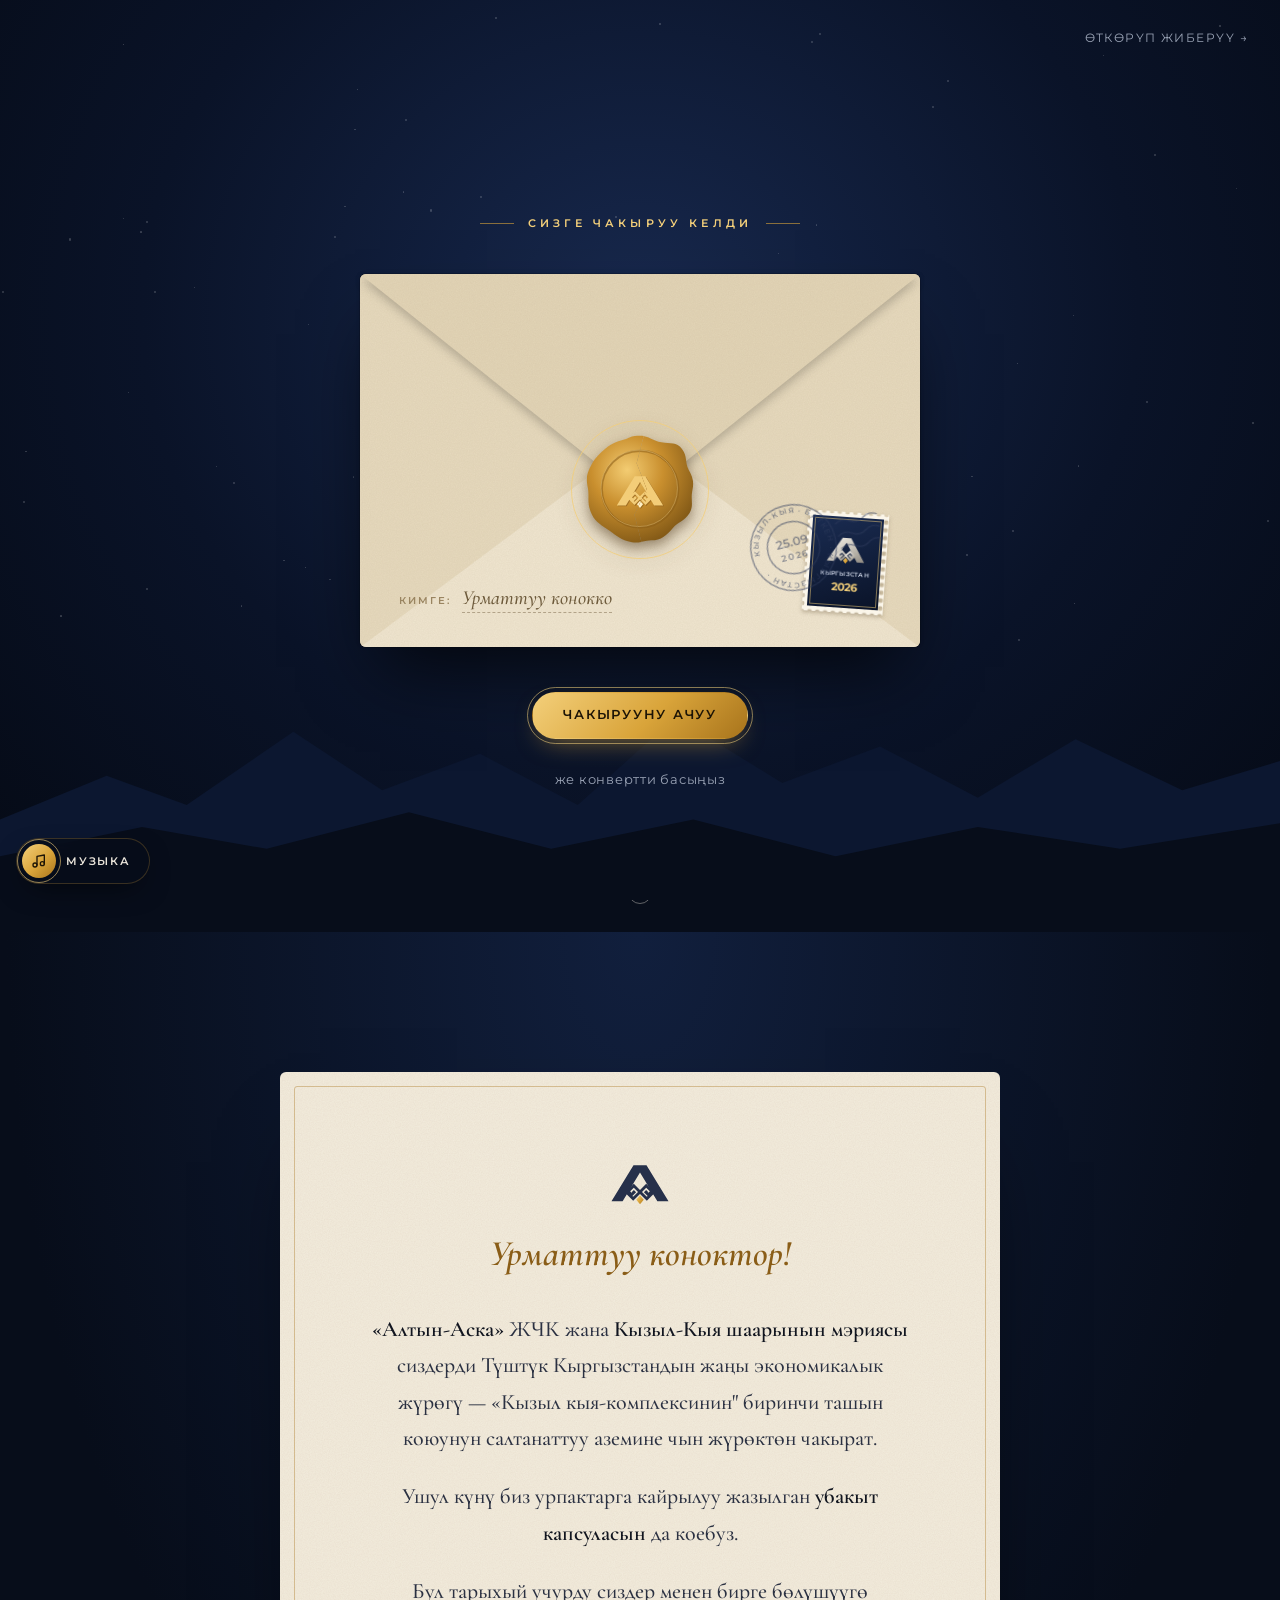
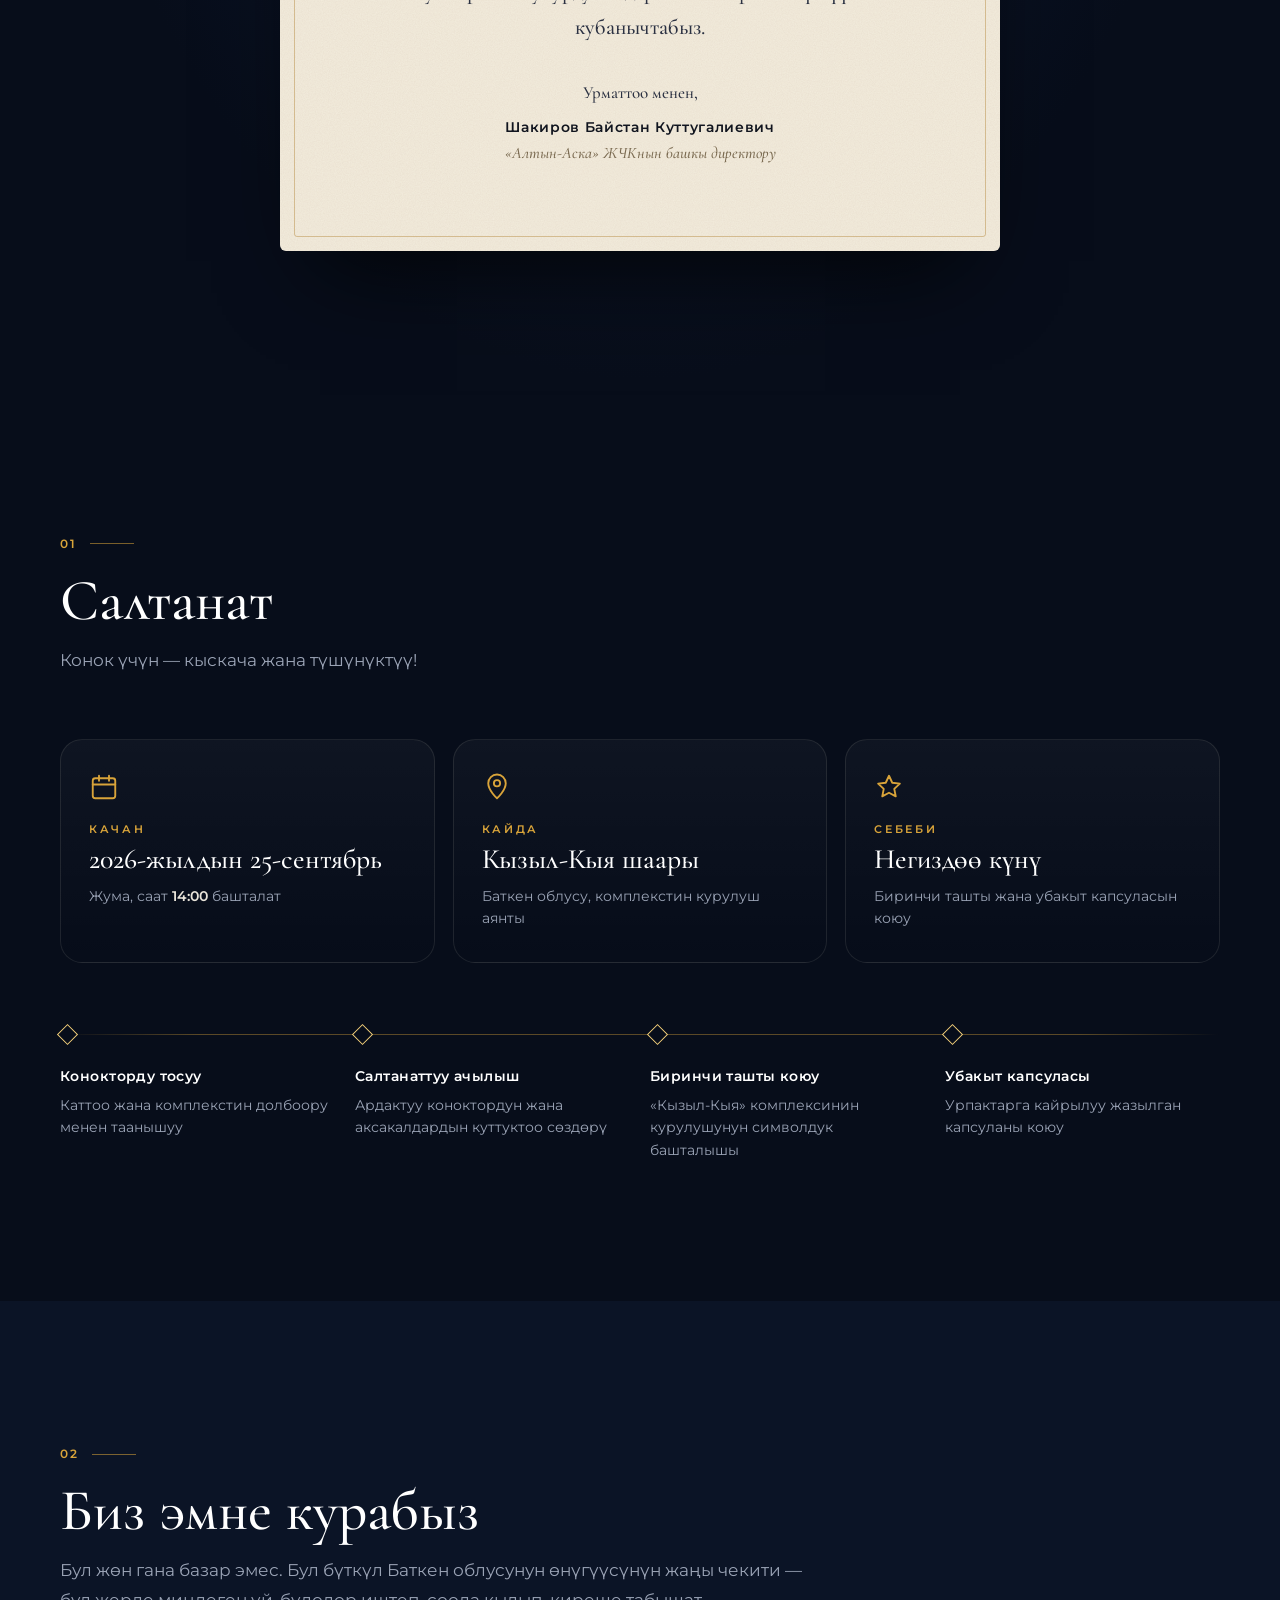
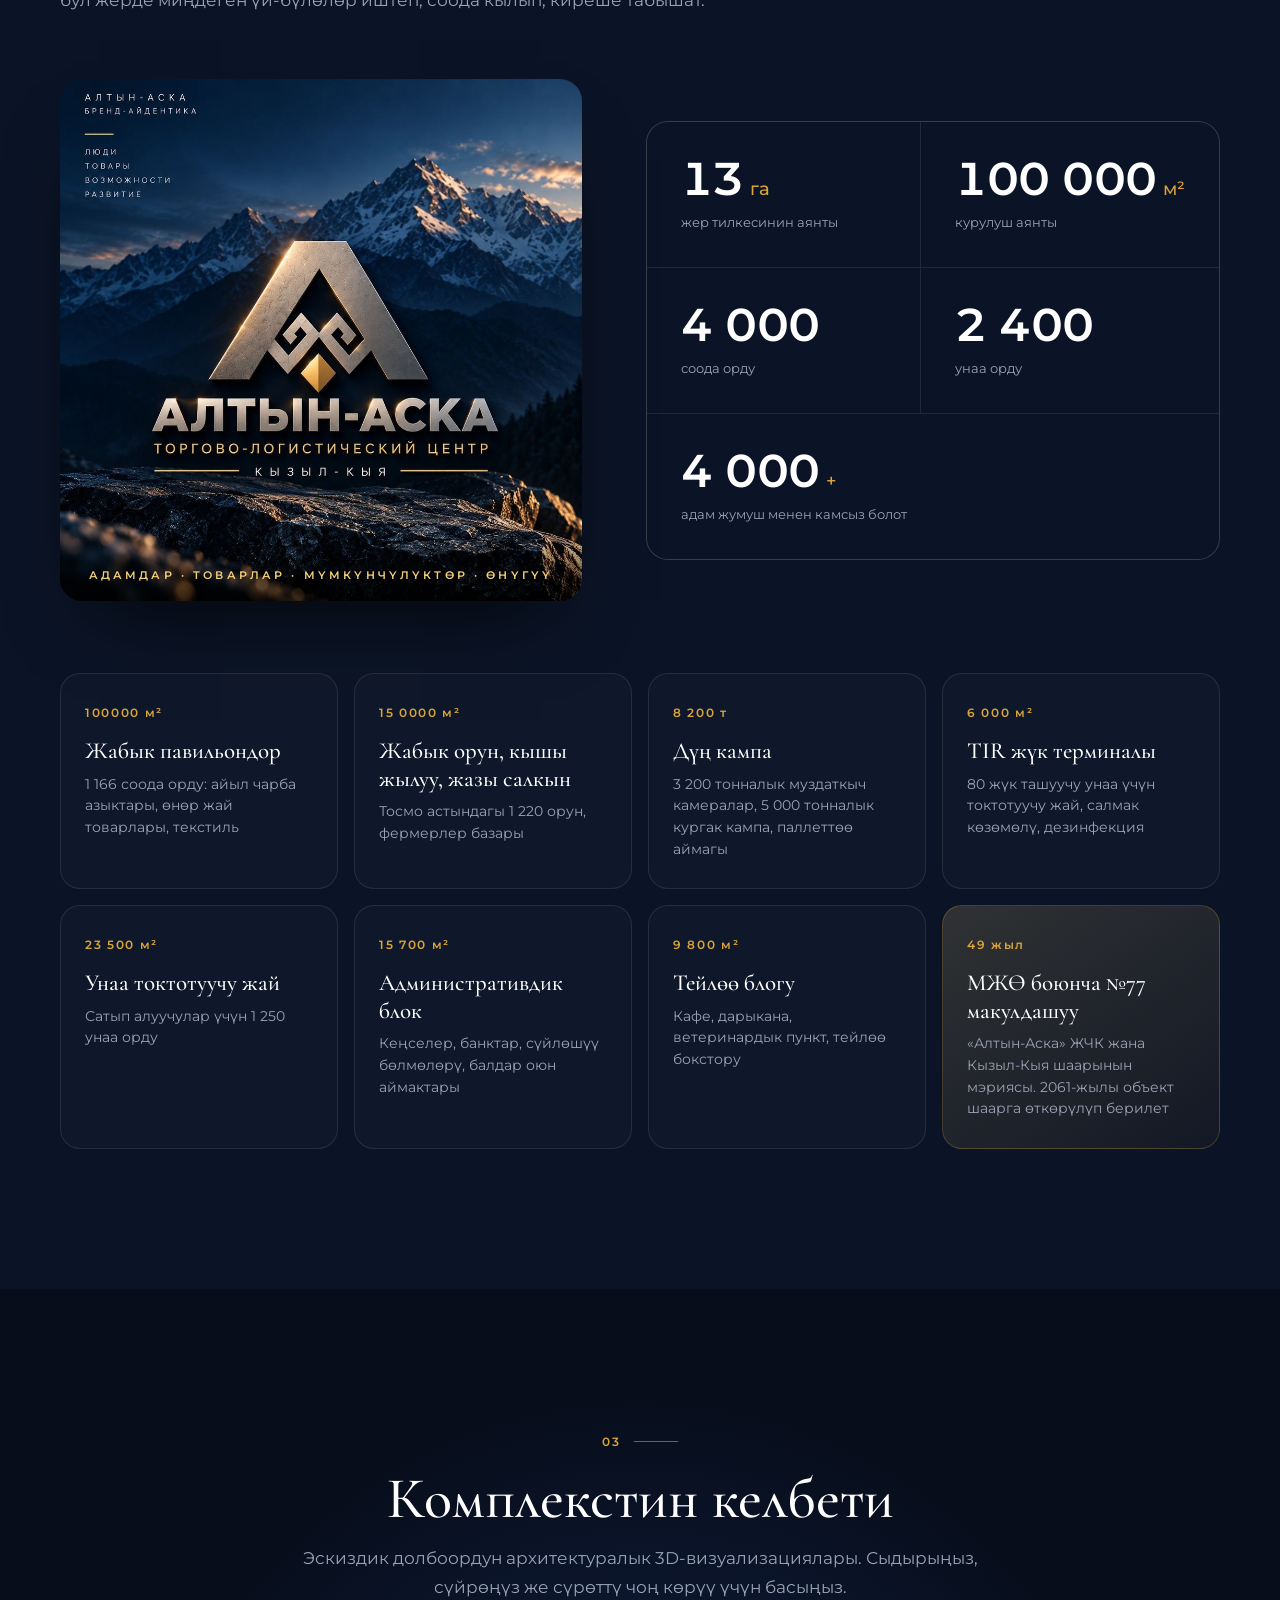
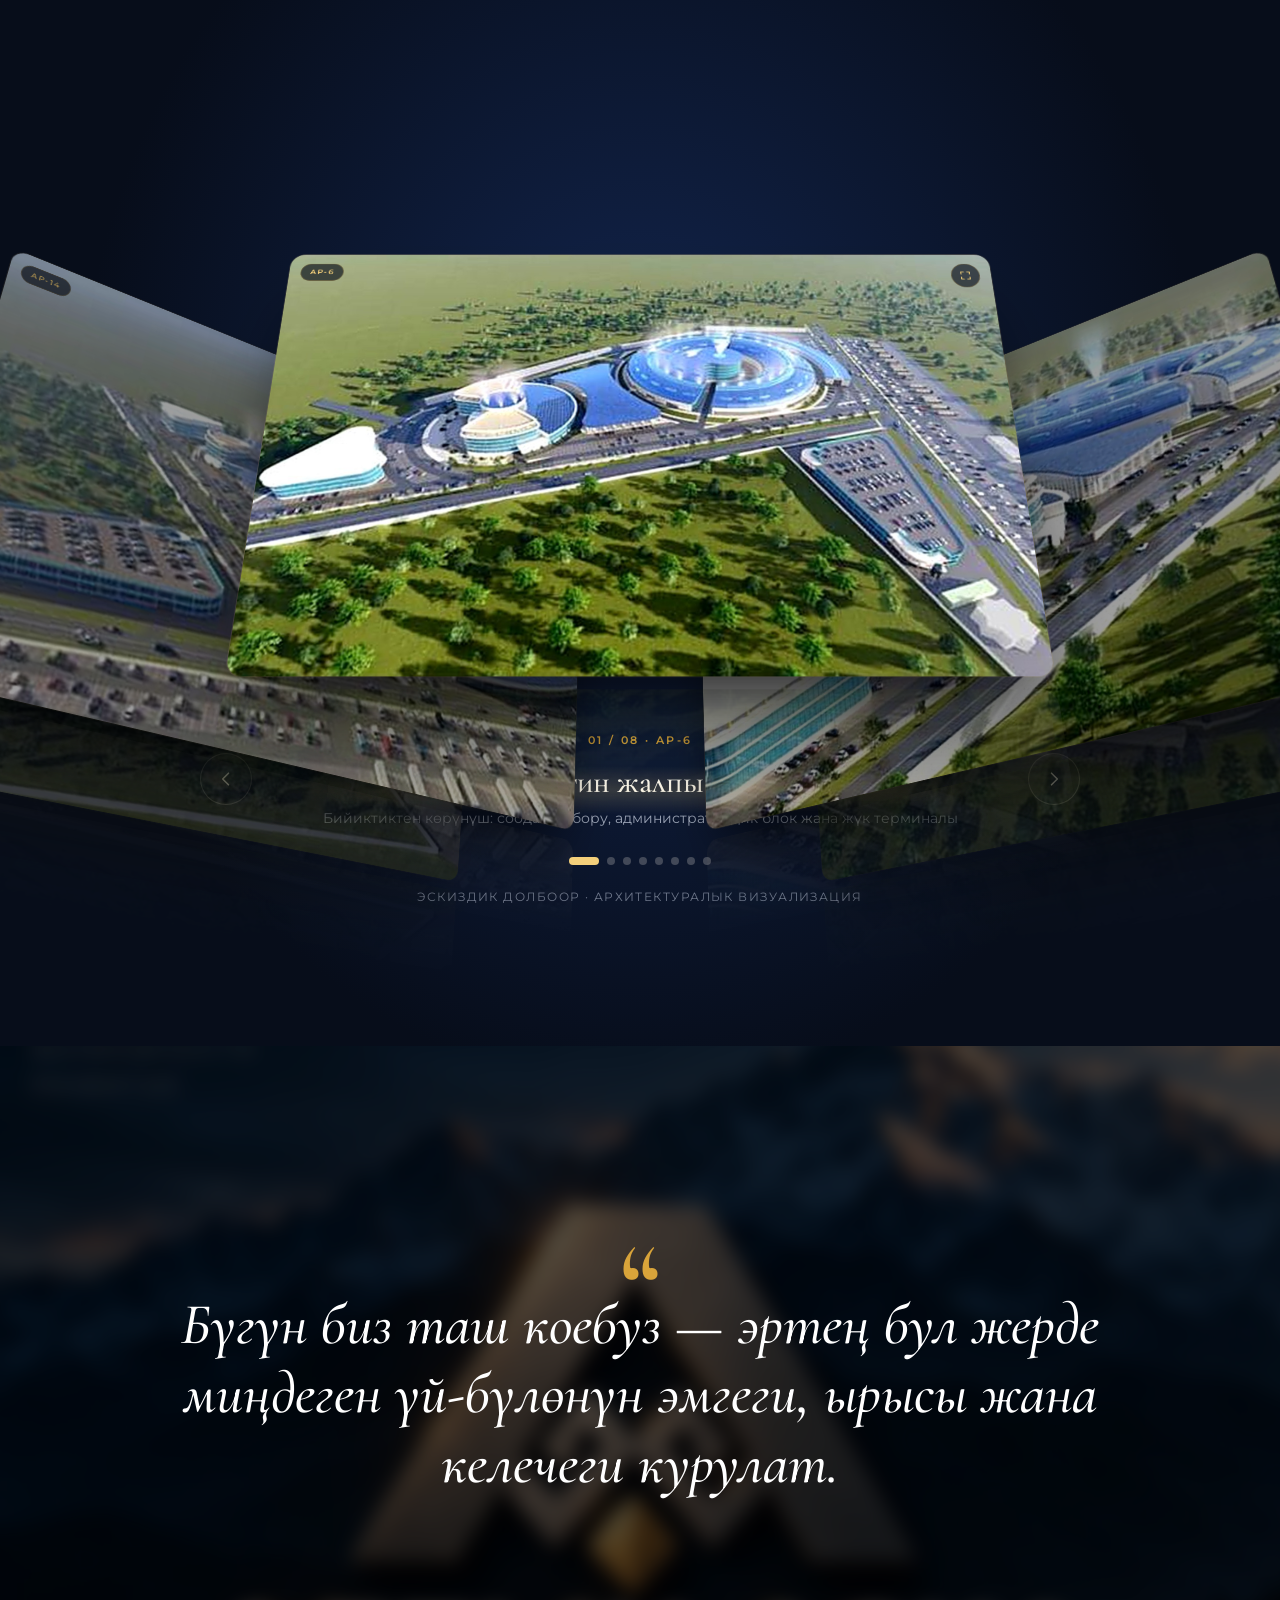
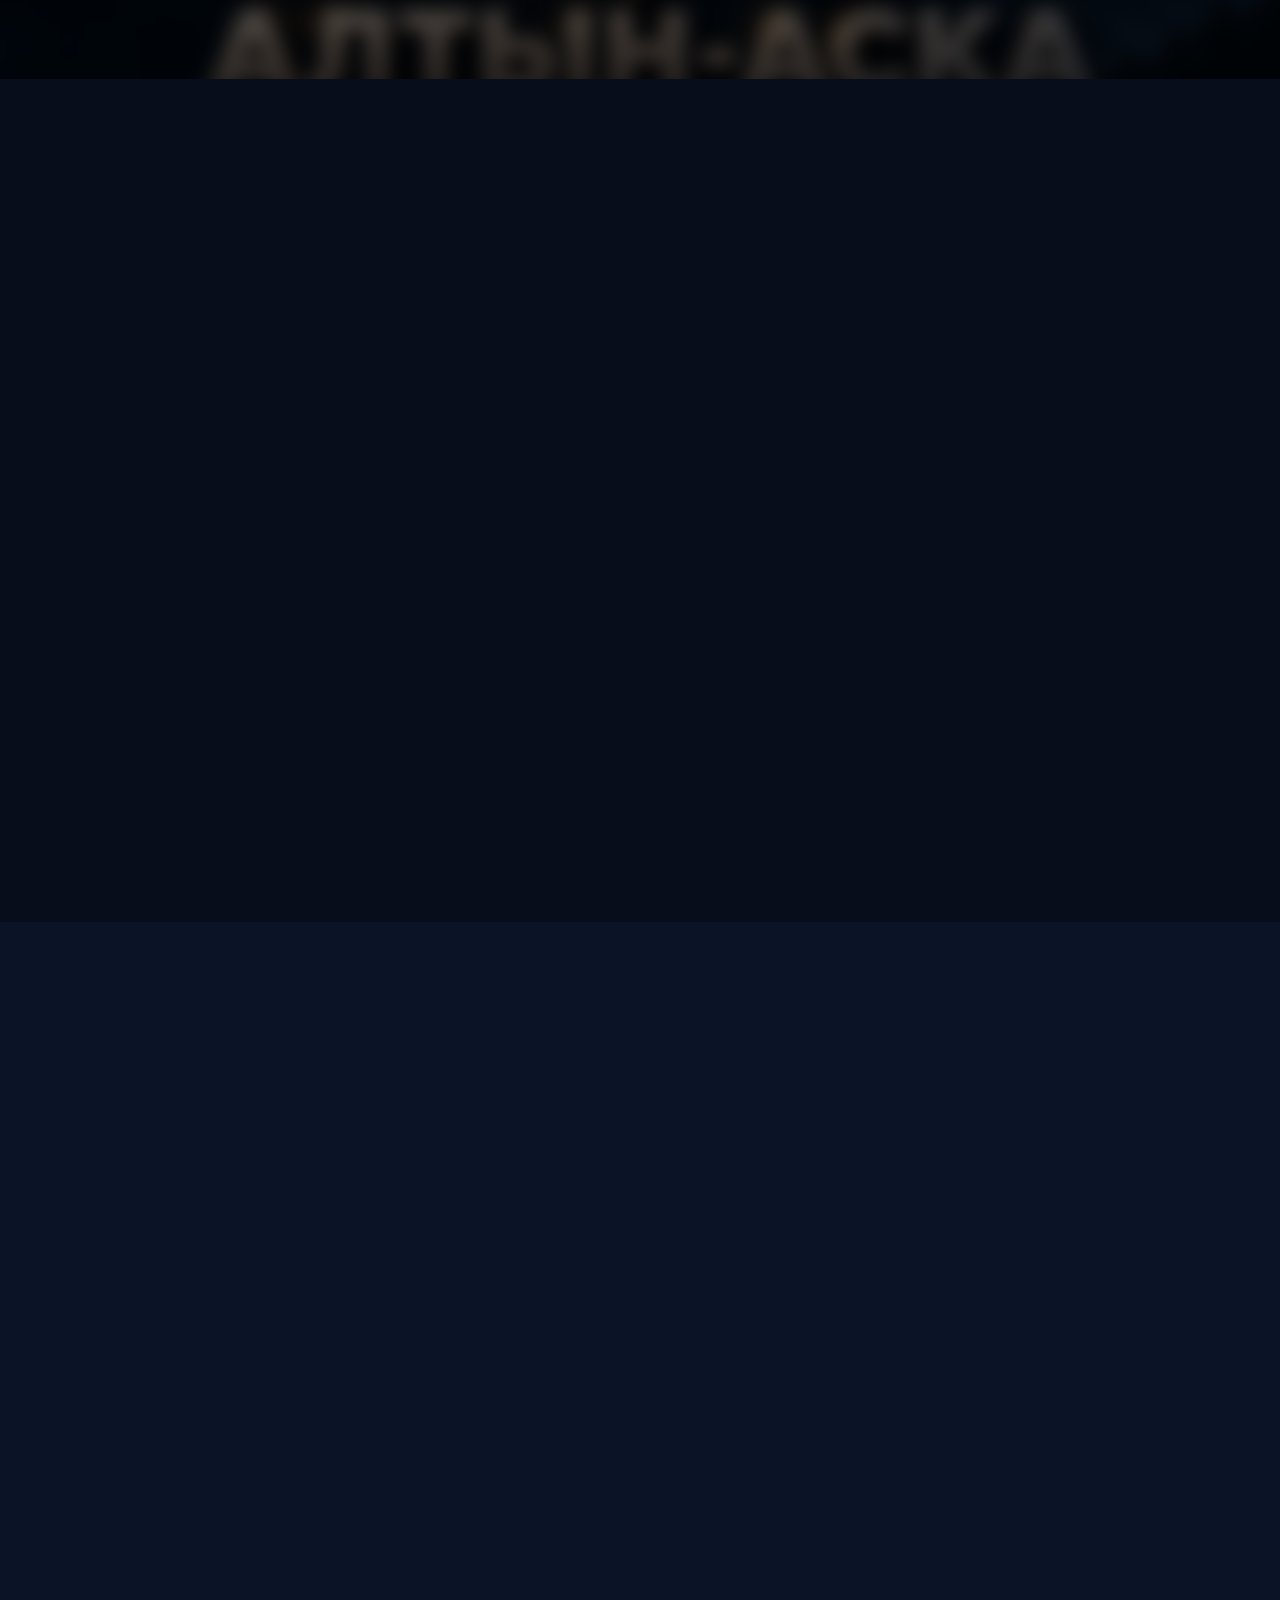
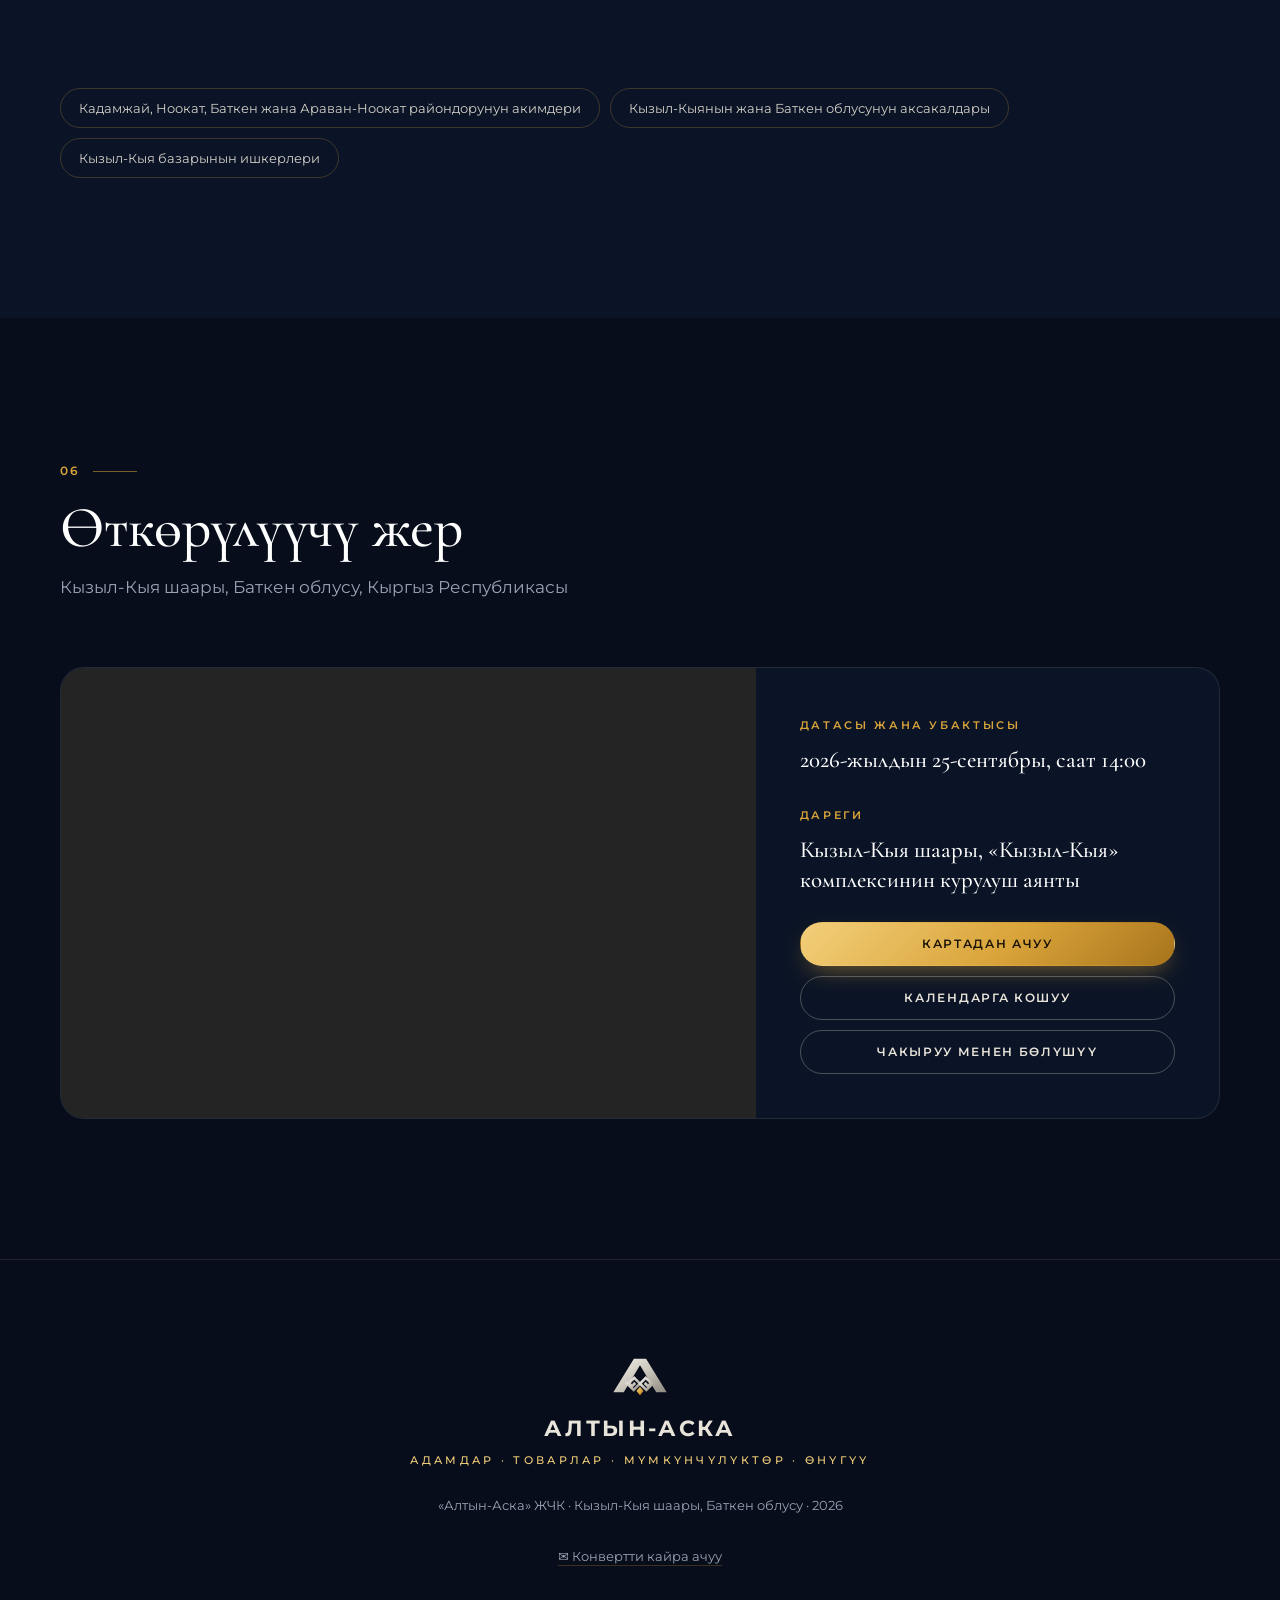
==== index.html @ 24ee8158 "Exact venue location on the map and new background music - Map embed pinned to 40.270648, 72.145889;" ====
<!doctype html>
<html lang="ky">
<head>
  <meta charset="utf-8">
  <meta name="viewport" content="width=device-width, initial-scale=1, viewport-fit=cover">
  <title>Чакыруу · «Кызыл-Кыя» комплекси · Алтын-Аска</title>
  <meta name="description" content="«Кызыл-Кыя» соода-транспорттук-логистикалык комплексинин биринчи ташын коюунун салтанаттуу аземине чакыруу. 2026-жылдын 25-сентябры.">
  <meta name="theme-color" content="#070d1a">
  <meta property="og:type" content="website">
  <meta property="og:title" content="Чакыруу · «Кызыл-Кыя» комплекси">
  <meta property="og:description" content="2026-жылдын 25-сентябры · Биринчи ташты коюунун салтанаттуу аземи · Кызыл-Кыя шаары">
  <meta property="og:image" content="assets/og.jpg">
  <link rel="icon" href="assets/logo.svg" type="image/svg+xml">
  <link rel="preconnect" href="https://fonts.googleapis.com">
  <link rel="preconnect" href="https://fonts.gstatic.com" crossorigin>
  <link href="https://fonts.googleapis.com/css2?family=Cormorant+Garamond:ital,wght@0,500;0,600;1,500;1,600&family=Montserrat:wght@400;500;600;700&display=swap" rel="stylesheet">
  <link rel="stylesheet" href="css/style.css">
</head>
<body class="is-locked">

<!-- ===== Логотип и печать (SVG-спрайт) ===== -->
<svg width="0" height="0" style="position:absolute" aria-hidden="true" focusable="false">
  <defs>
    <linearGradient id="lgGold" x1="0" y1="0" x2="1" y2="1">
      <stop offset="0" stop-color="#F6D27A"/><stop offset=".55" stop-color="#D9A43A"/><stop offset="1" stop-color="#A8741C"/>
    </linearGradient>
    <linearGradient id="lgSilver" x1="0" y1="0" x2="1" y2="1">
      <stop offset="0" stop-color="#F4F1EB"/><stop offset=".5" stop-color="#CBC6BC"/><stop offset="1" stop-color="#8F8A81"/>
    </linearGradient>
    <radialGradient id="waxGold" cx=".38" cy=".32" r=".75">
      <stop offset="0" stop-color="#F3CC72"/><stop offset=".45" stop-color="#C98F2E"/><stop offset="1" stop-color="#7C5414"/>
    </radialGradient>
  </defs>
  <symbol id="logo" viewBox="0 0 200 162">
    <path d="M79 30 L121 30 L192 146 L156 146 L100 53 L44 146 L8 146 Z" style="fill:var(--logo-body,url(#lgSilver))"/>
    <g style="fill:none;stroke:var(--logo-body,url(#lgSilver));stroke-width:9;stroke-linejoin:miter;stroke-miterlimit:4">
      <path d="M52 112 L78 138 L100 116 L80 96 L62 114 L73 125 L81 117 L77 113"/>
      <path d="M148 112 L122 138 L100 116 L120 96 L138 114 L127 125 L119 117 L123 113"/>
    </g>
    <path d="M100 127 L112 141 L100 156 L88 141 Z" style="fill:var(--logo-tip,url(#lgGold))"/>
  </symbol>
  <symbol id="waxShape" viewBox="0 0 120 120">
    <path d="M60 3 C70 3 74 9 83 10 C93 12 99 9 105 17 C111 25 108 31 112 39 C117 48 118 53 116 62 C114 72 118 77 113 86 C107 95 101 95 95 102 C88 110 83 115 72 115 C62 116 57 119 47 116 C37 113 33 108 25 103 C16 97 11 94 7 84 C3 74 6 68 4 58 C2 48 3 43 8 34 C13 25 17 22 25 15 C34 8 40 9 48 5 C53 3 56 3 60 3 Z" fill="url(#waxGold)"/>
    <circle cx="60" cy="60" r="41" fill="none" stroke="#8a5d17" stroke-opacity=".55" stroke-width="2.5"/>
    <circle cx="59.2" cy="59.2" r="41" fill="none" stroke="#ffe3a0" stroke-opacity=".35" stroke-width="1"/>
    <use href="#logo" xlink:href="#logo" x="33" y="38" width="54" height="44" style="--logo-tip:#7d5412;--logo-body:#86591a" opacity=".6" transform="translate(.9 1)"/>
    <use href="#logo" xlink:href="#logo" x="33" y="38" width="54" height="44" style="--logo-tip:#fff0c4;--logo-body:#f3cd78"/>
  </symbol>
</svg>

<!-- ===================== КОНВЕРТ ===================== -->
<div class="intro" id="intro" role="dialog" aria-modal="true" aria-label="Конверттеги чакыруу">
  <div class="intro__sky" aria-hidden="true">
    <div class="stars" data-stars="70"></div>
    <svg class="intro__ridge" viewBox="0 0 1440 320" preserveAspectRatio="none">
      <path d="M0 320 L0 210 L120 150 L210 190 L330 90 L430 170 L540 120 L650 190 L760 70 L880 160 L990 110 L1100 180 L1210 100 L1330 170 L1440 130 L1440 320 Z" fill="#0c1730"/>
      <path d="M0 320 L0 260 L160 220 L300 250 L460 200 L620 250 L780 210 L940 260 L1100 220 L1260 250 L1440 215 L1440 320 Z" fill="#070d1a"/>
    </svg>
  </div>

  <div class="intro__stage">
    <p class="intro__eyebrow">Сизге чакыруу келди</p>

    <div class="envelope" id="envelope">
      <div class="envelope__back"></div>

      <div class="letter" aria-hidden="true">
        <svg class="letter__logo" viewBox="0 0 200 162"><use href="#logo" xlink:href="#logo"/></svg>
        <span class="letter__kicker">Чакыруу</span>
        <span class="letter__date">25 · 09 · 2026</span>
        <span class="letter__place">Кызыл-Кыя</span>
      </div>

      <div class="envelope__pocket" aria-hidden="true">
        <span class="pk pk--l"></span><span class="pk pk--r"></span><span class="pk pk--b"></span>
      </div>

      <div class="envelope__address" aria-hidden="true"><span>Кимге:</span> <em>Урматтуу конокко</em></div>

      <div class="postage" aria-hidden="true">
        <div class="postage__inner">
          <svg class="postage__logo" viewBox="0 0 200 162"><use href="#logo" xlink:href="#logo"/></svg>
          <span class="postage__txt">Кыргызстан</span>
          <span class="postage__val">2026</span>
        </div>
      </div>
      <svg class="postmark" viewBox="0 0 120 120" aria-hidden="true">
        <defs><path id="pmCircle" d="M16 60 a44 44 0 1 1 88 0 a44 44 0 1 1 -88 0"/></defs>
        <circle cx="60" cy="60" r="54"/><circle cx="60" cy="60" r="33"/>
        <text class="pm-ring"><textPath href="#pmCircle" xlink:href="#pmCircle">КЫЗЫЛ-КЫЯ · БАТКЕН · КЫРГЫЗСТАН ·</textPath></text>
        <text x="60" y="58" text-anchor="middle" class="pm-d">25.09</text>
        <text x="60" y="74" text-anchor="middle" class="pm-y">2026</text>
        <path class="pm-wave" d="M118 44 q9 -6 18 0 t18 0 t18 0 M118 60 q9 -6 18 0 t18 0 t18 0 M118 76 q9 -6 18 0 t18 0 t18 0"/>
      </svg>

      <div class="envelope__flap" aria-hidden="true"><span class="flap"></span></div>

      <button class="seal" id="seal" type="button" aria-label="Чакырууну ачуу">
        <span class="seal__half seal__half--l"><svg viewBox="0 0 120 120"><use href="#waxShape" xlink:href="#waxShape"/></svg></span>
        <span class="seal__half seal__half--r"><svg viewBox="0 0 120 120"><use href="#waxShape" xlink:href="#waxShape"/></svg></span>
        <span class="seal__pulse"></span>
      </button>
    </div>

    <button class="btn btn--gold intro__open" id="introOpen" type="button">Чакырууну ачуу</button>
    <p class="intro__hint">же конвертти басыңыз</p>
  </div>

  <button class="intro__skip" id="introSkip" type="button">Өткөрүп жиберүү →</button>
</div>

<!-- ===================== САЙТ ===================== -->
<header class="nav" id="nav">
  <a class="nav__brand" href="#top" aria-label="Алтын-Аска">
    <svg class="nav__logo" viewBox="0 0 200 162"><use href="#logo" xlink:href="#logo"/></svg>
    <span>Алтын-Аска</span>
  </a>
  <nav class="nav__links" aria-label="Бөлүмдөр">
    <a href="#event">Салтанат</a>
    <a href="#project">Долбоор</a>
    <a href="#gallery">3D-долбоор</a>
    <a href="#capsule">Капсула</a>
    <a href="#guests">Коноктор</a>
    <a href="#place">Дареги</a>
  </nav>
  <div class="nav__right">
    <button class="btn btn--sm btn--gold" type="button" data-ics>Календарга</button>
  </div>
</header>

<main id="top">

  <!-- HERO -->
  <section class="hero" id="hero">
    <div class="hero__sky" aria-hidden="true">
      <div class="stars" data-stars="110"></div>
      <div class="hero__glow"></div>
      <svg class="mtn mtn--far" data-parallax=".1" viewBox="0 0 1440 520" preserveAspectRatio="xMidYMax slice">
        <defs>
          <linearGradient id="mFar" x1="0" y1="0" x2="0" y2="1"><stop offset="0" stop-color="#2d4068"/><stop offset="1" stop-color="#0f1a33"/></linearGradient>
          <linearGradient id="snow" x1="0" y1="0" x2="0" y2="1"><stop offset="0" stop-color="#f6e7c8"/><stop offset="1" stop-color="#f6e7c8" stop-opacity="0"/></linearGradient>
        </defs>
        <path d="M0 520 L0 330 L140 250 L230 290 L380 160 L470 220 L560 180 L720 40 L860 200 L940 170 L1060 250 L1180 140 L1300 230 L1440 190 L1440 520 Z" fill="url(#mFar)"/>
        <path d="M720 40 L674 80 L690 76 L704 92 L720 78 L738 94 L751 75 Z M380 160 L345 190 L360 186 L372 198 L386 185 L400 192 L416 184 Z M1180 140 L1145 172 L1160 168 L1172 180 L1188 166 L1202 174 L1217 168 Z" fill="url(#snow)" opacity=".85"/>
      </svg>
      <svg class="mtn mtn--mid" data-parallax=".2" viewBox="0 0 1440 520" preserveAspectRatio="xMidYMax slice">
        <path d="M0 520 L0 380 L120 330 L260 400 L420 300 L560 380 L700 320 L840 390 L990 290 L1130 370 L1280 320 L1440 360 L1440 520 Z" fill="#111d38"/>
      </svg>
      <svg class="mtn mtn--near" data-parallax=".32" viewBox="0 0 1440 520" preserveAspectRatio="xMidYMax slice">
        <path d="M0 520 L0 440 L180 400 L360 450 L540 410 L720 460 L900 415 L1080 455 L1260 420 L1440 450 L1440 520 Z" fill="#070d1a"/>
      </svg>
    </div>

    <div class="hero__content">
      <svg class="hero__logo" viewBox="0 0 200 162" role="img" aria-label="Алтын-Аска логотиби"><use href="#logo" xlink:href="#logo"/></svg>
      <p class="hero__brand">Алтын-Аска</p>
      <p class="hero__sub"><span>Кызыл-Кыя</span> соода-транспорттук-логистикалык комплекси</p>

      <h1 class="hero__title">
        <span class="hero__eyebrow">Чакыруу</span>
        <span>Биринчи ташты коюунун<br> салтанаттуу аземи</span>
      </h1>

      <div class="hero__date">
        <span>Жума</span>
        <strong>2026-жылдын 25-сентябрь</strong>
        <span data-time>14:00</span>
      </div>

      <div class="countdown" id="countdown" aria-label="Салтанатка чейин калды">
        <div><b data-cd="d">00</b><span>күн</span></div>
        <div><b data-cd="h">00</b><span>саат</span></div>
        <div><b data-cd="m">00</b><span>мүнөт</span></div>
        <div><b data-cd="s">00</b><span>секунд</span></div>
      </div>

      <div class="hero__actions">
        <a class="btn btn--gold" href="#letter">Чакырууну окуу</a>
        <a class="btn btn--ghost" href="#place">Кантип жетүүгө болот</a>
      </div>
    </div>

    <a class="scroll-cue" href="#letter" aria-label="Ылдый жылдыруу"><span></span></a>
  </section>

  <!-- ПИСЬМО -->
  <section class="section section--paper" id="letter">
    <article class="paper reveal">
      <svg class="paper__logo" viewBox="0 0 200 162" aria-hidden="true"><use href="#logo" xlink:href="#logo"/></svg>
      <p class="paper__greet">Урматтуу коноктор!</p>
      <p><b>«Алтын-Аска»</b> ЖЧК жана <b>Кызыл-Кыя шаарынын мэриясы</b> сиздерди Түштүк Кыргызстандын жаңы экономикалык жүрөгү — «Кызыл кыя-комплексинин" биринчи ташын коюунун салтанаттуу аземине чын жүрөктөн чакырат.</p>
      <p>Ушул күнү биз урпактарга кайрылуу жазылган <b>убакыт капсуласын</b> да коебуз.</p>
      <p>Бул тарыхый учурду сиздер менен бирге бөлүшүүгө кубанычтабыз.</p>
      <div class="paper__sign">
        <span>Урматтоо менен,</span>
        <strong>Шакиров Байстан Куттугалиевич</strong>
        <em>«Алтын-Аска» ЖЧКнын башкы директору</em>
      </div>
    </article>
  </section>

  <!-- ЦЕРЕМОНИЯ -->
  <section class="section" id="event">
    <div class="container">
      <header class="head reveal">
        <span class="head__num">01</span>
        <h2>Салтанат</h2>
        <p>Конок үчүн — кыскача жана түшүнүктүү!</p>
      </header>

      <div class="info">
        <div class="info__card reveal">
          <svg viewBox="0 0 24 24" class="ico" aria-hidden="true"><rect x="3" y="5" width="18" height="16" rx="2"/><path d="M3 10h18M8 3v4M16 3v4"/></svg>
          <span class="info__label">Качан</span>
          <strong>2026-жылдын 25-сентябрь</strong>
          <span>Жума, саат <b data-time>14:00</b> башталат</span>
        </div>
        <div class="info__card reveal">
          <svg viewBox="0 0 24 24" class="ico" aria-hidden="true"><path d="M12 21s-7-6.2-7-12a7 7 0 0 1 14 0c0 5.8-7 12-7 12z"/><circle cx="12" cy="9" r="2.5"/></svg>
          <span class="info__label">Кайда</span>
          <strong>Кызыл-Кыя шаары</strong>
          <span>Баткен облусу, комплекстин курулуш аянты</span>
        </div>
        <div class="info__card reveal">
          <svg viewBox="0 0 24 24" class="ico" aria-hidden="true"><path d="M12 3l2.6 5.6 6.1.7-4.5 4.2 1.2 6L12 16.6 6.6 19.5l1.2-6L3.3 9.3l6.1-.7z"/></svg>
          <span class="info__label">Себеби</span>
          <strong>Негиздөө күнү</strong>
          <span>Биринчи ташты жана убакыт капсуласын коюу</span>
        </div>
      </div>

      <ol class="steps">
        <li class="reveal"><span class="steps__dot"></span><div><strong>Конокторду тосуу</strong><p>Каттоо жана комплекстин долбоору менен таанышуу</p></div></li>
        <li class="reveal"><span class="steps__dot"></span><div><strong>Салтанаттуу ачылыш</strong><p>Ардактуу коноктордун жана аксакалдардын куттуктоо сөздөрү</p></div></li>
        <li class="reveal"><span class="steps__dot"></span><div><strong>Биринчи ташты коюу</strong><p>«Кызыл-Кыя» комплексинин курулушунун символдук башталышы</p></div></li>
        <li class="reveal"><span class="steps__dot"></span><div><strong>Убакыт капсуласы</strong><p>Урпактарга кайрылуу жазылган капсуланы коюу</p></div></li>
      </ol>
    </div>
  </section>

  <!-- ПРОЕКТ -->
  <section class="section section--alt" id="project">
    <div class="container">
      <header class="head reveal">
        <span class="head__num">02</span>
        <h2>Биз эмне курабыз</h2>
        <p>Бул жөн гана базар эмес. Бул бүткүл Баткен облусунун өнүгүүсүнүн жаңы чекити — бул жерде миңдеген үй-бүлөлөр иштеп, соода кылып, киреше табышат.</p>
      </header>

      <div class="about">
        <figure class="about__poster reveal">
          <img src="assets/poster.jpg" alt="Тоолордун фонундагы Алтын-Аска фирмалык белгиси" loading="lazy" width="1000" height="1000">
          <figcaption>Адамдар · Товарлар · Мүмкүнчүлүктөр · Өнүгүү</figcaption>
        </figure>

        <div class="stats">
          <div class="stat reveal"><b data-count="13">0</b><i>га</i><span>жер тилкесинин аянты</span></div>
          <div class="stat reveal"><b data-count="100000">0</b><i>м²</i><span>курулуш аянты</span></div>
          <div class="stat reveal"><b data-count="4000">0</b><span>соода орду</span></div>
          <div class="stat reveal"><b data-count="2400">0</b><span>унаа орду</span></div>
          <div class="stat reveal"><b data-count="4000">0</b><i>+</i><span>адам жумуш менен камсыз болот</span></div>
        </div>
      </div>

      <div class="zones">
        <div class="zone reveal">
          <span class="zone__n">100000 м²</span><h3>Жабык павильондор</h3>
          <p>1 166 соода орду: айыл чарба азыктары, өнөр жай товарлары, текстиль</p>
        </div>
        <div class="zone reveal">
          <span class="zone__n">15 0000 м²</span><h3>Жабык орун, кышы жылуу, жазы салкын</h3>
          <p>Тосмо астындагы 1 220 орун, фермерлер базары</p>
        </div>
        <div class="zone reveal">
          <span class="zone__n">8 200 т</span><h3>Дүң кампа</h3>
          <p>3 200 тонналык муздаткыч камералар, 5 000 тонналык кургак кампа, паллеттөө аймагы</p>
        </div>
        <div class="zone reveal">
          <span class="zone__n">6 000 м²</span><h3>TIR жүк терминалы</h3>
          <p>80 жүк ташуучу унаа үчүн токтотуучу жай, салмак көзөмөлү, дезинфекция</p>
        </div>
        <div class="zone reveal">
          <span class="zone__n">23 500 м²</span><h3>Унаа токтотуучу жай</h3>
          <p>Сатып алуучулар үчүн 1 250 унаа орду</p>
        </div>
        <div class="zone reveal">
          <span class="zone__n">15 700 м²</span><h3>Административдик блок</h3>
          <p>Кеңселер, банктар, сүйлөшүү бөлмөлөрү, балдар оюн аймактары</p>
        </div>
        <div class="zone reveal">
          <span class="zone__n">9 800 м²</span><h3>Тейлөө блогу</h3>
          <p>Кафе, дарыкана, ветеринардык пункт, тейлөө бокстору</p>
        </div>
        <div class="zone zone--accent reveal">
          <span class="zone__n">49 жыл</span><h3>МЖӨ боюнча №77 макулдашуу</h3>
          <p>«Алтын-Аска» ЖЧК жана Кызыл-Кыя шаарынын мэриясы. 2061-жылы объект шаарга өткөрүлүп берилет</p>
        </div>
      </div>
    </div>
  </section>

  <!-- 3D-ГАЛЕРЕЯ -->
  <section class="section gallery" id="gallery">
    <div class="container">
      <header class="head head--center reveal">
        <span class="head__num">03</span>
        <h2>Комплекстин келбети</h2>
        <p>Эскиздик долбоордун архитектуралык 3D-визуализациялары. Сыдырыңыз, сүйрөңүз же сүрөттү чоң көрүү үчүн басыңыз.</p>
      </header>
    </div>

    <div class="cf-scene">
      <div class="cf" id="cf" role="region" aria-roledescription="carousel" aria-label="Комплекстин келбети"></div>
    </div>

    <div class="container">
      <div class="cf-info">
        <button class="cf-btn" id="cfPrev" type="button" aria-label="Мурунку">
          <svg viewBox="0 0 24 24" aria-hidden="true"><path d="M15 5l-7 7 7 7"/></svg>
        </button>
        <div class="cf-cap" id="cfCap" aria-live="polite">
          <span class="cf-cap__meta"><span id="cfCount">01 / 08</span> · <span id="cfCode">AP-6</span></span>
          <h3 id="cfTitle"></h3>
          <p id="cfDesc"></p>
        </div>
        <button class="cf-btn" id="cfNext" type="button" aria-label="Кийинки">
          <svg viewBox="0 0 24 24" aria-hidden="true"><path d="M9 5l7 7-7 7"/></svg>
        </button>
      </div>
      <div class="cf-dots" id="cfDots"></div>
      <p class="cf-note">Эскиздик долбоор · архитектуралык визуализация</p>
    </div>
  </section>

  <!-- ЦИТАТА -->
  <section class="quote">
    <blockquote class="reveal">
      <span class="quote__mark" aria-hidden="true">“</span>
      <span>Бүгүн биз таш коебуз — эртең бул жерде миңдеген үй-бүлөнүн эмгеги, ырысы жана келечеги курулат.</span>
    </blockquote>
  </section>

  <!-- КАПСУЛА -->
  <section class="section" id="capsule">
    <div class="container">
      <header class="head reveal">
        <span class="head__num">04</span>
        <h2>Убакыт капсуласы</h2>
        <p>Комплекстин пайдубалына биз келечекте бул жерде жашай тургандарга кайрылуу коебуз.</p>
      </header>

      <div class="capsule">
        <div class="capsule__msg reveal">
          <p>«Бул саптарды окуп жатканыңызда — биздин комплекс эчак эле элге кызмат кылып жатат. Ушул күндөн бери канча жыл өткөнүн билбейбиз. Бирок бир нерсени так билебиз: <b>биз муну силер үчүн курдук</b>.</p>
          <p>Биз түзгөндү аздектегиле. Көбөйткүлө. Мындан да жакшыраак кургула.»</p>
        </div>
        <ul class="capsule__items reveal">
          <li>Урпактарга кайрылуу</li>
          <li>МЖӨ боюнча №77 макулдашуунун көчүрмөсү</li>
          <li>Салтанаттын программасы</li>
          <li>Катышуучулардын сүрөттөрү</li>
          <li>Коноктордун колу коюлган тизмеси</li>
          <li>25.09.2026-жылкы «Кыргыз Туусу» гезити</li>
        </ul>
      </div>
    </div>
  </section>

  <!-- ГОСТИ -->
  <section class="section section--alt" id="guests">
    <div class="container">
      <header class="head reveal">
        <span class="head__num">05</span>
        <h2>Ардактуу коноктор</h2>
        <p>Биз менен бирге комплекстин пайдубалын коё тургандар.</p>
      </header>

      <ul class="guests">
        <li class="reveal"><span>01</span><div><strong>Касымалиев Адылбек Убакирович</strong><p>Кыргыз Республикасынын Министрлер Кабинетинин Төрагасы</p></div></li>
        <li class="reveal"><span>02</span><div><strong>Рахимов Мамыржан Тойчиевич</strong><p>Кыргыз Республикасынын Президентинин Баткен облусундагы ыйгарым укуктуу өкүлү</p></div></li>
        <li class="reveal"><span>03</span><div><strong>Сабиров Равшан Азатович</strong><p>Кыргыз Республикасынын Президентине караштуу Улуттук инвестициялар агенттигинин жетекчиси</p></div></li>
        <li class="reveal"><span>04</span><div><strong>Кошалиев Бакытбек Сейтекович</strong><p>Кызыл-Кыя шаарынын мэри, МЖӨ боюнча макулдашуудагы мамлекеттик өнөктөш</p></div></li>
        <li class="reveal"><span>05</span><div><strong>Шакиров Байстан Куттугалиевич</strong><p>«Алтын-Аска» ЖЧКнын башкы директору, долбоордун демилгечиси жана инвестору</p></div></li>
        <li class="reveal"><span>06</span><div><strong>Сатаров Кубанычбек Машрапович</strong><p>«Агро-Майдан» ЖЧКнын директору, долбоордун стратегиялык өнөктөшү</p></div></li>
      </ul>

      <div class="chips reveal">
        <span>Кадамжай, Ноокат, Баткен жана Араван-Ноокат райондорунун акимдери</span>
        <span>Кызыл-Кыянын жана Баткен облусунун аксакалдары</span>
        <span>Кызыл-Кыя базарынын ишкерлери</span>
      </div>
    </div>
  </section>

  <!-- МЕСТО -->
  <section class="section" id="place">
    <div class="container">
      <header class="head reveal">
        <span class="head__num">06</span>
        <h2>Өткөрүлүүчү жер</h2>
        <p>Кызыл-Кыя шаары, Баткен облусу, Кыргыз Республикасы</p>
      </header>

      <div class="place reveal">
        <div class="place__map">
          <iframe id="map" title="Карта: Кызыл-Кыя" loading="lazy" referrerpolicy="no-referrer-when-downgrade"
            src="https://www.google.com/maps?q=40.270648,72.145889&amp;z=16&amp;hl=ky&amp;output=embed"></iframe>
        </div>
        <div class="place__side">
          <div>
            <span class="info__label">Датасы жана убактысы</span>
            <strong>2026-жылдын 25-сентябры, саат <span data-time>14:00</span></strong>
          </div>
          <div>
            <span class="info__label">Дареги</span>
            <strong>Кызыл-Кыя шаары, «Кызыл-Кыя» комплексинин курулуш аянты</strong>
          </div>
          <div class="place__btns">
            <a class="btn btn--gold" target="_blank" rel="noopener" href="https://maps.app.goo.gl/RAks3B6GCmSB7t5H8">Картадан ачуу</a>
            <button class="btn btn--ghost" type="button" data-ics>Календарга кошуу</button>
            <button class="btn btn--ghost" type="button" id="shareBtn">Чакыруу менен бөлүшүү</button>
          </div>
        </div>
      </div>
    </div>
  </section>
</main>

<footer class="footer">
  <svg class="footer__logo" viewBox="0 0 200 162" aria-hidden="true"><use href="#logo" xlink:href="#logo"/></svg>
  <p class="footer__brand">Алтын-Аска</p>
  <p class="footer__tag">Адамдар · Товарлар · Мүмкүнчүлүктөр · Өнүгүү</p>
  <p class="footer__meta">«Алтын-Аска» ЖЧК · Кызыл-Кыя шаары, Баткен облусу · 2026</p>
  <button class="footer__replay" type="button" id="replay">✉ Конвертти кайра ачуу</button>
</footer>

<!-- Просмотр изображения -->
<div class="lb" id="lb" hidden role="dialog" aria-modal="true" aria-label="Комплекстин келбети">
  <button class="lb__btn lb__close" id="lbClose" type="button" aria-label="Жабуу">
    <svg viewBox="0 0 24 24" aria-hidden="true"><path d="M6 6l12 12M18 6L6 18"/></svg>
  </button>
  <button class="lb__btn lb__prev" id="lbPrev" type="button" aria-label="Мурунку">
    <svg viewBox="0 0 24 24" aria-hidden="true"><path d="M15 5l-7 7 7 7"/></svg>
  </button>
  <figure class="lb__fig">
    <img id="lbImg" alt="">
    <figcaption class="lb__cap" id="lbCap"></figcaption>
  </figure>
  <button class="lb__btn lb__next" id="lbNext" type="button" aria-label="Кийинки">
    <svg viewBox="0 0 24 24" aria-hidden="true"><path d="M9 5l7 7-7 7"/></svg>
  </button>
</div>

<!-- Фондогу музыка -->
<button class="music" id="music" type="button" aria-pressed="false" aria-label="Музыканы күйгүзүү">
  <span class="music__icon" aria-hidden="true">
    <svg class="music__note" viewBox="0 0 24 24"><path d="M9 18V5l11-2v13"/><circle cx="6" cy="18" r="3"/><circle cx="17" cy="16" r="3"/></svg>
    <span class="music__bars"><i></i><i></i><i></i><i></i></span>
  </span>
  <span class="music__label">Музыка</span>
</button>
<div class="music__player" aria-hidden="true"><div id="ytPlayer"></div></div>

<div class="toast" id="toast" role="status" aria-live="polite"></div>

<script src="js/main.js"></script>
</body>
</html>
---- css/style.css ----
/* ==========================================================
   Алтын-Аска · Приглашение на церемонию ТЛК «Кызыл-Кия»
   ========================================================== */

:root {
  --bg: #070d1a;
  --bg2: #0b1426;
  --line: rgba(217, 164, 58, .24);
  --hair: rgba(233, 228, 218, .1);
  --gold: #d9a43a;
  --gold2: #f3cf7a;
  --gold3: #a8741c;
  --text: #e9e4da;
  --muted: #9aa3b5;
  --paper: #f3ecdd;
  --ink: #1d2436;
  --serif: "Cormorant Garamond", Georgia, "Times New Roman", serif;
  --sans: "Montserrat", system-ui, -apple-system, "Segoe UI", Arial, sans-serif;
  --ease: cubic-bezier(.2, .7, .1, 1);
  --tex: url("data:image/svg+xml;utf8,<svg xmlns='http://www.w3.org/2000/svg' width='220' height='220'><filter id='n'><feTurbulence type='fractalNoise' baseFrequency='.85' numOctaves='3' stitchTiles='stitch'/><feColorMatrix values='0 0 0 0 .3 0 0 0 0 .22 0 0 0 0 .12 0 0 0 .1 0'/></filter><rect width='100%25' height='100%25' filter='url(%23n)'/></svg>");
  color-scheme: dark;
}

*, *::before, *::after { box-sizing: border-box; }
html { scroll-behavior: smooth; -webkit-text-size-adjust: 100%; }
body {
  margin: 0;
  background: var(--bg);
  color: var(--text);
  font: 400 15px/1.6 var(--sans);
  -webkit-font-smoothing: antialiased;
  overflow-x: hidden;
}
body.is-locked { overflow: hidden; }
[hidden] { display: none !important; }
img { max-width: 100%; }
a { color: inherit; }
button { font: inherit; }
:focus-visible { outline: 2px solid var(--gold2); outline-offset: 3px; }

/* ---------- Звёзды ---------- */
.stars { position: absolute; top: 0; right: 0; bottom: 0; left: 0; pointer-events: none; }
.stars i {
  position: absolute; border-radius: 50%;
  background: #fff; opacity: .2;
  animation: twinkle 4s ease-in-out infinite;
}
@keyframes twinkle { 50% { opacity: .9; } }

/* ==========================================================
   КОНВЕРТ
   ========================================================== */
.intro {
  position: fixed; top: 0; right: 0; bottom: 0; left: 0; z-index: 100;
  display: grid; place-items: center;
  overflow: hidden;
  background: radial-gradient(ellipse at 50% 35%, #17284d 0%, #0a1328 55%, #050a15 100%);
  transition: opacity .9s var(--ease), visibility .9s;
}
.intro__sky { position: absolute; top: 0; right: 0; bottom: 0; left: 0; }
.intro__ridge { position: absolute; left: 0; bottom: 0; width: 100%; height: 26vh; }

.intro__stage {
  position: relative;
  display: flex; flex-direction: column; align-items: center;
  gap: clamp(26px, 5vh, 48px);
  padding: 12vh 16px 0;
  transition: transform .9s var(--ease), filter .9s;
}
.intro__eyebrow, .intro__hint { transition: opacity .5s; }
.intro__eyebrow {
  margin: 0;
  display: flex; align-items: center; gap: 14px;
  font: 600 11px/1 var(--sans); letter-spacing: .38em; text-transform: uppercase;
  color: var(--gold2);
}
.intro__eyebrow::before, .intro__eyebrow::after {
  content: ""; width: 34px; height: 1px; background: var(--gold); opacity: .6;
}
.intro__hint {
  margin: 0;
  font-size: 13px; letter-spacing: .06em; color: var(--muted);
  animation: breathe 2.4s ease-in-out infinite;
}
@keyframes breathe { 50% { opacity: .45; } }

.intro__skip {
  position: absolute; top: max(18px, env(safe-area-inset-top)); right: 18px;
  padding: 10px 14px; border: 0; background: none; cursor: pointer;
  color: var(--muted); font-size: 12px; letter-spacing: .12em; text-transform: uppercase;
  transition: color .2s;
}
.intro__skip:hover { color: var(--gold2); }

.envelope {
  --w: min(88vw, 560px);
  position: relative;
  width: var(--w);
  aspect-ratio: 3 / 2;
  perspective: 1600px;
  cursor: pointer;
  animation: floaty 5s ease-in-out infinite;
}
@keyframes floaty { 50% { transform: translateY(-8px); } }

.envelope__back {
  position: absolute; top: 0; right: 0; bottom: 0; left: 0;
  border-radius: 6px;
  background: #cdbd9e var(--tex);
  box-shadow: 0 40px 70px -20px rgba(0, 0, 0, .75), 0 0 0 1px rgba(0, 0, 0, .15);
}

.letter {
  position: absolute; left: 6%; right: 6%; top: 5%; height: 90%;
  z-index: 2;
  display: flex; flex-direction: column; align-items: center;
  padding-top: 6%;
  border-radius: 4px;
  background: var(--paper) var(--tex);
  box-shadow: 0 -4px 18px rgba(0, 0, 0, .12);
  color: var(--ink); text-align: center;
  transition: transform 1.1s var(--ease);
}
.letter::before {
  content: ""; position: absolute; top: calc(var(--w) * .018); right: calc(var(--w) * .018); bottom: calc(var(--w) * .018); left: calc(var(--w) * .018);
  border: 1px solid rgba(168, 116, 28, .45); border-radius: 2px;
}
.letter__logo { width: 19%; aspect-ratio: 200 / 162; --logo-body: #26304a; }
.letter__kicker {
  margin-top: 4%;
  font: 600 calc(var(--w) * .022)/1 var(--sans); letter-spacing: .4em; text-transform: uppercase;
  color: var(--gold3);
}
.letter__date { margin-top: 3%; font: 600 calc(var(--w) * .062)/1 var(--serif); color: var(--ink); }
.letter__place { margin-top: 2%; font: italic 500 calc(var(--w) * .034)/1 var(--serif); color: #6d5a3b; }

.envelope__pocket {
  position: absolute; top: 0; right: 0; bottom: 0; left: 0; z-index: 3;
  border-radius: 6px; overflow: hidden;
  filter: drop-shadow(0 -1px 2px rgba(0, 0, 0, .15));
  pointer-events: none;
}
.pk { position: absolute; top: 0; right: 0; bottom: 0; left: 0; background-image: var(--tex); }
.pk--l { background-color: #e6d9bd; clip-path: polygon(0 0, 54% 55%, 0 100%); }
.pk--r { background-color: #e6d9bd; clip-path: polygon(100% 0, 46% 55%, 100% 100%); }
.pk--b { background-color: #efe5cf; clip-path: polygon(0 100%, 50% 44%, 100% 100%); box-shadow: inset 0 1px 0 rgba(255,255,255,.4); }

.envelope__address {
  position: absolute; left: 7%; bottom: 10%; z-index: 4;
  font: italic 500 calc(var(--w) * .036)/1.2 var(--serif); color: #6d5a3b;
}
.envelope__address span {
  font: 600 calc(var(--w) * .018)/1 var(--sans); font-style: normal;
  letter-spacing: .2em; text-transform: uppercase; color: #9a8561; margin-right: 6px;
}
.envelope__address em { border-bottom: 1px dashed rgba(109, 90, 59, .45); padding-bottom: 2px; }

.postage {
  --p: calc(var(--w) * .014);
  position: absolute; right: 6%; bottom: 9%; z-index: 4;
  width: 14.5%; aspect-ratio: 4 / 5;
  transform: rotate(4deg);
  background: radial-gradient(circle, transparent 42%, #fbf6ea 46%) calc(var(--p) / -2) calc(var(--p) / -2) / var(--p) var(--p);
  filter: drop-shadow(0 2px 2px rgba(60, 40, 10, .3));
}
.postage__inner {
  position: absolute; top: calc(var(--p) * .7); right: calc(var(--p) * .7); bottom: calc(var(--p) * .7); left: calc(var(--p) * .7);
  display: flex; flex-direction: column; align-items: center; justify-content: center; gap: 6%;
  background: linear-gradient(160deg, #1a2c52, #0a1328);
  outline: 1px solid rgba(243, 207, 122, .5); outline-offset: -3px;
}
.postage__logo { width: 58%; aspect-ratio: 200 / 162; }
.postage__txt {
  font: 600 calc(var(--w) * .0105)/1 var(--sans); letter-spacing: .04em; text-transform: uppercase; color: #cfd6e6;
}
.postage__val { font: 700 calc(var(--w) * .02)/1 var(--sans); color: var(--gold2); }

.postmark {
  position: absolute; right: 14%; bottom: 14%; z-index: 4;
  width: 17%; overflow: visible;
  transform: rotate(-14deg);
  opacity: .5; pointer-events: none;
}
.postmark circle, .postmark .pm-wave { fill: none; stroke: #2e3b5c; stroke-width: 1.8; }
.postmark text { fill: #2e3b5c; font-family: var(--sans); font-weight: 600; }
.postmark .pm-ring { font-size: 9.5px; letter-spacing: 1.2px; }
.postmark .pm-d { font-size: 15px; }
.postmark .pm-y { font-size: 11px; letter-spacing: 2px; }

.envelope__flap {
  position: absolute; left: 0; right: 0; top: 0; height: 60%;
  z-index: 5;
  transform-origin: 50% 0;
  transition: transform .85s var(--ease);
  filter: drop-shadow(0 5px 5px rgba(0, 0, 0, .2));
}
.flap {
  position: absolute; top: 0; right: 0; bottom: 0; left: 0;
  background: #e2d4b6 var(--tex);
  border-radius: 6px 6px 0 0;
  clip-path: polygon(0 0, 100% 0, 50% 100%);
}

.seal {
  position: absolute; left: 50%; top: 60%; z-index: 6;
  width: clamp(66px, calc(var(--w) * .2), 116px); aspect-ratio: 1;
  padding: 0; border: 0; background: none; cursor: pointer;
  transform: translate(-50%, -58%);
  filter: drop-shadow(0 6px 7px rgba(60, 35, 5, .5));
  transition: transform .35s var(--ease);
  -webkit-tap-highlight-color: transparent;
}
.seal:hover { transform: translate(-50%, -58%) scale(1.07) rotate(-4deg); }
.seal__half { position: absolute; top: 0; right: 0; bottom: 0; left: 0; transition: transform .75s var(--ease), opacity .75s; }
.seal__half svg { display: block; width: 100%; height: 100%; }
.seal__half--l { clip-path: polygon(0 0, 54% 0, 47% 27%, 56% 50%, 45% 73%, 52% 100%, 0 100%); }
.seal__half--r { clip-path: polygon(54% 0, 100% 0, 100% 100%, 52% 100%, 45% 73%, 56% 50%, 47% 27%); }
.seal__pulse {
  position: absolute; top: -12%; right: -12%; bottom: -12%; left: -12%;
  border-radius: 50%; border: 1.5px solid rgba(243, 207, 122, .8);
  animation: pulse 2.2s ease-out infinite; pointer-events: none;
}
@keyframes pulse { 0% { transform: scale(.8); opacity: .9; } 100% { transform: scale(1.35); opacity: 0; } }

/* Этапы открытия */
.intro.is-seal .envelope { animation: none; }
.intro.is-seal .seal { pointer-events: none; }
.intro.is-seal .seal__pulse { display: none; }
.intro.is-seal .seal__half--l { transform: translate(-40%, 60%) rotate(-35deg); opacity: 0; }
.intro.is-seal .seal__half--r { transform: translate(40%, 60%) rotate(30deg); opacity: 0; }
.intro.is-seal .intro__eyebrow, .intro.is-seal .intro__hint { opacity: 0; }
.intro.is-flap .envelope__flap { transform: rotateX(180deg); }
.intro.is-flap-behind .envelope__flap { z-index: 1; }
.intro.is-letter .letter { transform: translateY(-64%); }
.intro.is-done { opacity: 0; visibility: hidden; }
.intro.is-done .intro__stage { transform: translateY(-4%) scale(1.12); filter: blur(4px); }

/* ==========================================================
   НАВИГАЦИЯ
   ========================================================== */
.nav {
  position: fixed; top: 0; left: 0; right: 0; z-index: 50;
  display: flex; align-items: center; justify-content: space-between; gap: 20px;
  padding: 18px clamp(18px, 4vw, 48px);
  border-bottom: 1px solid transparent;
  transition: background .4s, padding .4s, border-color .4s, opacity .8s .9s, transform .8s .9s var(--ease);
  opacity: 0; transform: translateY(-12px);
}
body.is-open .nav { opacity: 1; transform: none; }
.nav.is-scrolled {
  padding-block: 11px;
  background: rgba(7, 13, 26, .78);
  -webkit-backdrop-filter: blur(14px); backdrop-filter: blur(14px);
  border-color: var(--hair);
}
.nav__brand {
  display: flex; align-items: center; gap: 10px;
  text-decoration: none;
  font: 600 13px/1 var(--sans); letter-spacing: .22em; text-transform: uppercase;
}
.nav__logo { width: 34px; aspect-ratio: 200 / 162; }
.nav__links { display: flex; gap: clamp(18px, 2.4vw, 32px); }
.nav__links a {
  text-decoration: none;
  font: 500 11.5px/1 var(--sans); letter-spacing: .16em; text-transform: uppercase;
  color: var(--muted); transition: color .2s;
}
.nav__links a:hover { color: var(--gold2); }

/* ---------- Кнопки ---------- */
.btn {
  display: inline-flex; align-items: center; justify-content: center; gap: .5em;
  padding: 15px 28px;
  border: 1px solid transparent; border-radius: 999px;
  font: 600 12px/1 var(--sans); letter-spacing: .14em; text-transform: uppercase;
  text-decoration: none; cursor: pointer; white-space: nowrap;
  transition: transform .25s var(--ease), box-shadow .25s, border-color .25s, color .25s, background .25s;
}
.btn--gold {
  color: #1c1406;
  background: linear-gradient(135deg, var(--gold2), var(--gold) 55%, var(--gold3));
  box-shadow: 0 10px 26px -10px rgba(217, 164, 58, .65);
}
.btn--gold:hover { transform: translateY(-2px); box-shadow: 0 16px 32px -10px rgba(217, 164, 58, .75); }
.btn--ghost { color: var(--text); background: transparent; border-color: rgba(233, 228, 218, .28); }
.btn--ghost:hover { color: var(--gold2); border-color: var(--gold); }
.btn--sm { padding: 10px 18px; font-size: 10.5px; }

/* ==========================================================
   HERO
   ========================================================== */
.hero {
  position: relative;
  min-height: 100vh; min-height: 100svh;
  display: grid; place-items: center;
  padding: 110px 20px 170px;
  overflow: hidden; text-align: center;
  background: linear-gradient(180deg, #081128 0%, #13244a 48%, #2b2f4c 72%, #070d1a 100%);
}
.hero__sky { position: absolute; top: 0; right: 0; bottom: 0; left: 0; }
.hero__glow {
  position: absolute; left: 50%; bottom: 18%;
  width: 110vw; height: 55vh;
  transform: translateX(-50%);
  background: radial-gradient(ellipse at center, rgba(243, 186, 96, .38), rgba(217, 140, 58, .12) 42%, transparent 70%);
}
.mtn { position: absolute; left: 0; bottom: 0; width: 100%; will-change: transform; }
.mtn--far { height: 64%; }
.mtn--mid { height: 50%; }
.mtn--near { height: 38%; bottom: -2px; }

.hero__content { position: relative; z-index: 2; max-width: 900px; display: flex; flex-direction: column; align-items: center; }
.hero__content > * { opacity: 0; transform: translateY(24px); transition: opacity 1.1s var(--ease), transform 1.1s var(--ease); }
body.is-open .hero__content > * { opacity: 1; transform: none; }
body.is-open .hero__content > :nth-child(1) { transition-delay: .15s; }
body.is-open .hero__content > :nth-child(2) { transition-delay: .3s; }
body.is-open .hero__content > :nth-child(3) { transition-delay: .42s; }
body.is-open .hero__content > :nth-child(4) { transition-delay: .6s; }
body.is-open .hero__content > :nth-child(5) { transition-delay: .78s; }
body.is-open .hero__content > :nth-child(6) { transition-delay: .92s; }
body.is-open .hero__content > :nth-child(7) { transition-delay: 1.06s; }
.hero__content > .hero__logo { transform: translateY(-18px) scale(.8); }

.hero__logo {
  width: clamp(92px, 13vw, 144px); aspect-ratio: 200 / 162;
  filter: drop-shadow(0 12px 28px rgba(0, 0, 0, .55)) drop-shadow(0 0 26px rgba(243, 207, 122, .18));
}
.hero__brand {
  margin: 18px 0 8px;
  font: 700 clamp(32px, 5.6vw, 60px)/1 var(--sans); letter-spacing: .05em; text-transform: uppercase;
  background: linear-gradient(180deg, #fdfbf6 10%, #c9c3b8 60%, #8f8a81);
  -webkit-background-clip: text; background-clip: text; color: transparent;
}
.hero__sub {
  margin: 0; max-width: 640px;
  font: 500 clamp(10px, 1.25vw, 12.5px)/1.7 var(--sans); letter-spacing: .26em; text-transform: uppercase;
  color: var(--gold2);
}
.hero__sub span { white-space: nowrap; }
.hero__title {
  margin: clamp(30px, 6vh, 54px) 0 0;
  font: 500 clamp(32px, 5.2vw, 60px)/1.08 var(--serif); color: #fff;
}
.hero__eyebrow {
  display: flex; align-items: center; justify-content: center; gap: 14px;
  margin-bottom: 16px;
  font: 600 11px/1 var(--sans); letter-spacing: .42em; text-transform: uppercase; color: var(--gold);
}
.hero__eyebrow::before, .hero__eyebrow::after { content: ""; width: 28px; height: 1px; background: currentColor; opacity: .6; }
.hero__date {
  display: flex; flex-wrap: wrap; align-items: center; justify-content: center; gap: 8px 14px;
  margin-top: 24px;
  font: 500 12.5px/1.4 var(--sans); letter-spacing: .18em; text-transform: uppercase; color: #c3c9d6;
}
.hero__date strong { color: #fff; font-weight: 600; }
.hero__date > * + *::before {
  content: ""; display: inline-block; width: 5px; height: 5px; margin-right: 14px;
  background: var(--gold); transform: translateY(-2px) rotate(45deg);
}

.countdown { display: grid; grid-template-columns: repeat(4, auto); gap: clamp(8px, 1.8vw, 14px); margin-top: 30px; }
.countdown > div {
  min-width: clamp(66px, 14vw, 94px);
  padding: 14px 8px 12px;
  border: 1px solid rgba(243, 207, 122, .22); border-radius: 16px;
  background: rgba(7, 13, 26, .38);
  -webkit-backdrop-filter: blur(6px); backdrop-filter: blur(6px);
}
.countdown b { display: block; font: 600 clamp(24px, 4vw, 36px)/1 var(--sans); font-variant-numeric: tabular-nums; color: #fff; }
.countdown span { display: block; margin-top: 7px; font-size: 10px; letter-spacing: .2em; text-transform: uppercase; color: var(--muted); }
.countdown__done { grid-column: 1 / -1; margin: 0; padding: 14px 26px; border: 1px solid var(--line); border-radius: 999px; color: var(--gold2); letter-spacing: .12em; text-transform: uppercase; font-size: 12px; }

.hero__actions { display: flex; flex-wrap: wrap; justify-content: center; gap: 12px; margin-top: 32px; }

.scroll-cue {
  position: absolute; left: 50%; bottom: 28px; z-index: 3;
  width: 24px; height: 40px; margin-left: -12px;
  border: 1.5px solid rgba(233, 228, 218, .4); border-radius: 12px;
}
.scroll-cue span {
  position: absolute; left: 50%; top: 8px; width: 3px; height: 8px; margin-left: -1.5px;
  border-radius: 2px; background: var(--gold2);
  animation: cue 1.8s ease-in-out infinite;
}
@keyframes cue { 0% { opacity: 0; transform: translateY(0); } 40% { opacity: 1; } 100% { opacity: 0; transform: translateY(14px); } }

/* ==========================================================
   СЕКЦИИ
   ========================================================== */
.section { position: relative; padding: clamp(80px, 11vw, 140px) 20px; }
.section--alt { background: var(--bg2); }
.container { max-width: 1160px; margin: 0 auto; }

.head { max-width: 760px; margin-bottom: clamp(40px, 6vw, 64px); }
.head__num {
  display: inline-flex; align-items: center; gap: 12px;
  font: 600 12px/1 var(--sans); letter-spacing: .2em; color: var(--gold);
}
.head__num::after { content: ""; width: 44px; height: 1px; background: var(--gold); opacity: .55; }
.head h2 { margin: 16px 0 14px; font: 500 clamp(36px, 5vw, 58px)/1.05 var(--serif); color: #fff; }
.head p { margin: 0; color: var(--muted); font-size: clamp(15px, 1.4vw, 17px); line-height: 1.75; }

/* Появление при скролле */
.reveal { opacity: 0; transform: translateY(30px); transition: opacity 1s var(--ease), transform 1s var(--ease); transition-delay: var(--rd, 0s); }
.reveal.is-visible { opacity: 1; transform: none; }

/* ---------- Письмо ---------- */
.section--paper { background: radial-gradient(ellipse at 50% 0%, #111f3d, var(--bg) 70%); }
.paper {
  position: relative;
  max-width: 720px; margin: 0 auto;
  padding: clamp(44px, 7vw, 84px) clamp(26px, 7vw, 86px);
  border-radius: 6px;
  background: var(--paper) var(--tex);
  color: #2b3142; text-align: center;
  font: 500 clamp(18px, 2vw, 22px)/1.65 var(--serif);
  box-shadow: 0 50px 90px -40px rgba(0, 0, 0, .85);
}
.paper::before {
  content: ""; position: absolute; top: 14px; right: 14px; bottom: 14px; left: 14px;
  border: 1px solid rgba(168, 116, 28, .38); border-radius: 3px; pointer-events: none;
}
.paper p { margin: 0 0 1em; }
.paper b { font-weight: 600; color: #11151f; }
.paper__logo { width: 62px; aspect-ratio: 200 / 162; margin-bottom: 14px; --logo-body: #26304a; }
.paper__greet { font: italic 600 clamp(28px, 3.2vw, 36px)/1.2 var(--serif); color: #8a5d17; }
.paper__sign { display: flex; flex-direction: column; gap: 4px; margin-top: 34px; font-size: 17px; }
.paper__sign strong { margin-top: 6px; font: 600 13.5px/1.4 var(--sans); letter-spacing: .05em; color: #11151f; }
.paper__sign em { font-size: 16px; color: #7a6a50; }

/* ---------- Карточки ---------- */
.info { display: grid; grid-template-columns: repeat(3, 1fr); gap: 18px; }
.info__card {
  display: flex; flex-direction: column; gap: 8px;
  padding: 32px 28px;
  border: 1px solid var(--hair); border-radius: 22px;
  background: linear-gradient(180deg, rgba(255, 255, 255, .035), rgba(255, 255, 255, 0));
  transition: border-color .3s, transform .3s var(--ease), opacity 1s var(--ease);
}
.info__card:hover { border-color: var(--line); }
.ico { width: 30px; height: 30px; margin-bottom: 14px; fill: none; stroke: var(--gold); stroke-width: 1.5; stroke-linecap: round; stroke-linejoin: round; }
.info__label { font: 600 11px/1 var(--sans); letter-spacing: .24em; text-transform: uppercase; color: var(--gold); }
.info__card strong { font: 500 28px/1.2 var(--serif); color: #fff; }
.info__card > span:last-child { color: var(--muted); font-size: 14px; }
.info__card b { color: var(--text); font-weight: 600; }

.steps { position: relative; display: grid; grid-template-columns: repeat(4, 1fr); gap: 20px; margin: 64px 0 0; padding: 0; list-style: none; }
.steps::before {
  content: ""; position: absolute; top: 7px; left: 0; right: 0; height: 1px;
  background: linear-gradient(90deg, transparent, var(--gold) 12%, var(--gold) 88%, transparent); opacity: .4;
}
.steps li { position: relative; }
.steps__dot { display: block; width: 15px; height: 15px; margin-bottom: 22px; border: 1px solid var(--gold2); background: var(--bg); transform: rotate(45deg); }
.steps strong { font: 600 14px/1.4 var(--sans); letter-spacing: .03em; color: #fff; }
.steps p { margin: 6px 0 0; color: var(--muted); font-size: 14px; }

/* ---------- Проект ---------- */
.about { display: grid; grid-template-columns: 1fr 1.1fr; gap: clamp(28px, 5vw, 64px); align-items: center; }
.about__poster { position: relative; margin: 0; overflow: hidden; border-radius: 22px; box-shadow: 0 40px 80px -40px rgba(0, 0, 0, .9); }
.about__poster img { display: block; width: 100%; height: auto; transition: transform 1.4s var(--ease); }
.about__poster:hover img { transform: scale(1.04); }
.about__poster figcaption {
  position: absolute; left: 0; right: 0; bottom: 0;
  padding: 40px 16px 18px; text-align: center;
  font: 600 10.5px/1.4 var(--sans); letter-spacing: .3em; text-transform: uppercase; color: var(--gold2);
  background: linear-gradient(transparent, rgba(0, 0, 0, .8));
}

.stats {
  display: grid; grid-template-columns: repeat(2, 1fr); gap: 1px;
  overflow: hidden; border: 1px solid var(--hair); border-radius: 22px; background: var(--hair);
}
.stat { padding: clamp(22px, 3vw, 34px); background: var(--bg2); }
.stat b { font: 600 clamp(30px, 3.6vw, 46px)/1 var(--sans); letter-spacing: -.01em; font-variant-numeric: tabular-nums; color: #fff; }
.stat i { margin-left: 6px; font: normal 500 clamp(14px, 1.4vw, 18px)/1 var(--sans); color: var(--gold); }
.stat span { display: block; margin-top: 10px; font-size: 13px; color: var(--muted); }

.zones { display: grid; grid-template-columns: repeat(4, 1fr); gap: 16px; margin-top: clamp(40px, 6vw, 72px); }
.zone {
  padding: 26px 24px 28px;
  border: 1px solid var(--hair); border-radius: 20px;
  background: rgba(255, 255, 255, .02);
  transition: border-color .3s, background .3s, opacity 1s var(--ease), transform 1s var(--ease);
}
.zone:hover { border-color: var(--line); background: rgba(217, 164, 58, .05); }
.zone__n { font: 600 12px/1 var(--sans); letter-spacing: .14em; color: var(--gold); }
.zone h3 { margin: 14px 0 8px; font: 500 23px/1.2 var(--serif); color: #fff; }
.zone p { margin: 0; font-size: 13.5px; color: var(--muted); }
.zone--accent { border-color: var(--line); background: linear-gradient(145deg, rgba(243, 207, 122, .16), rgba(168, 116, 28, .05)); }

/* ---------- Цитата ---------- */
.quote { position: relative; overflow: hidden; padding: clamp(100px, 15vw, 180px) 20px; text-align: center; }
.quote::before {
  content: ""; position: absolute; top: -30px; right: -30px; bottom: -30px; left: -30px;
  background: url("../assets/poster.jpg") center 35% / cover;
  filter: blur(10px) brightness(.32) saturate(1.1);
}
.quote blockquote {
  position: relative; max-width: 920px; margin: 0 auto;
  font: italic 500 clamp(30px, 4.6vw, 58px)/1.2 var(--serif); color: #fff;
}
.quote__mark { display: block; height: .55em; font: normal 600 2em/1 var(--serif); color: var(--gold); }

/* ---------- Капсула ---------- */

.capsule { display: grid; grid-template-columns: 1.25fr 1fr; gap: clamp(28px, 5vw, 64px); align-items: start; }
.capsule__msg { padding-left: 28px; border-left: 1px solid var(--gold); font: 500 clamp(21px, 2.2vw, 27px)/1.55 var(--serif); color: var(--text); }
.capsule__msg p { margin: 0 0 16px; }
.capsule__msg b { font-weight: 600; color: var(--gold2); }
.capsule__items { margin: 0; padding: 0; list-style: none; border-top: 1px solid var(--hair); }
.capsule__items li { position: relative; padding: 14px 0 14px 28px; border-bottom: 1px solid var(--hair); font-size: 14.5px; color: #d4d0c8; }
.capsule__items li::before {
  content: ""; position: absolute; left: 4px; top: 50%;
  width: 7px; height: 7px; border: 1px solid var(--gold); transform: translateY(-50%) rotate(45deg);
}

/* ---------- Гости ---------- */
.guests { display: grid; grid-template-columns: repeat(2, 1fr); column-gap: 56px; margin: 0; padding: 0; list-style: none; }
.guests li { display: flex; gap: 22px; padding: 24px 0; border-bottom: 1px solid var(--hair); }
.guests li > span { padding-top: 7px; font: 600 12px/1 var(--sans); letter-spacing: .14em; color: var(--gold); }
.guests strong { font: 500 23px/1.25 var(--serif); color: #fff; }
.guests p { margin: 6px 0 0; font-size: 14px; line-height: 1.55; color: var(--muted); }
.chips { display: flex; flex-wrap: wrap; gap: 10px; margin-top: 36px; }
.chips span { padding: 10px 18px; border: 1px solid var(--line); border-radius: 999px; font-size: 13px; line-height: 1.4; color: #d4d0c8; }

/* ---------- Место ---------- */
.place { display: grid; grid-template-columns: 1.5fr 1fr; overflow: hidden; border: 1px solid var(--hair); border-radius: 24px; background: var(--bg2); }
.place__map { position: relative; min-height: 420px; background: #0f1a30; }
.place__map iframe { position: absolute; top: 0; right: 0; bottom: 0; left: 0; width: 100%; height: 100%; border: 0; filter: invert(.9) hue-rotate(180deg) saturate(.6) contrast(.9); }
.place__side { display: flex; flex-direction: column; justify-content: center; gap: 26px; padding: clamp(28px, 4vw, 44px); }
.place__side strong { display: block; margin-top: 10px; font: 500 23px/1.3 var(--serif); color: #fff; }
.place__btns { display: flex; flex-direction: column; gap: 10px; }

/* ---------- Подвал ---------- */
.footer { padding: 90px 20px 44px; border-top: 1px solid var(--hair); text-align: center; }
.footer p { margin: 0; }
.footer__logo { width: 58px; aspect-ratio: 200 / 162; }
.footer__brand { margin-top: 14px !important; font: 700 22px/1 var(--sans); letter-spacing: .12em; text-transform: uppercase; }
.footer__tag { margin-top: 12px !important; font: 500 11px/1.6 var(--sans); letter-spacing: .3em; text-transform: uppercase; color: var(--gold2); }
.footer__meta { margin-top: 26px !important; font-size: 13px; color: var(--muted); }
.footer__replay {
  margin-top: 22px; padding: 8px 12px; border: 0; background: none; cursor: pointer;
  font-size: 13px; color: var(--muted); text-decoration: underline; text-underline-offset: 4px; text-decoration-color: var(--line);
}
.footer__replay:hover { color: var(--gold2); }

.toast {
  position: fixed; left: 50%; bottom: 24px; z-index: 200;
  padding: 12px 20px; border: 1px solid var(--line); border-radius: 999px;
  background: rgba(11, 20, 38, .95); color: var(--text); font-size: 13.5px;
  transform: translate(-50%, 20px); opacity: 0; pointer-events: none;
  transition: opacity .3s, transform .3s var(--ease);
}
.toast.is-shown { opacity: 1; transform: translate(-50%, 0); }

/* ==========================================================
   АДАПТИВ
   ========================================================== */
@media (max-width: 1080px) {
  .zones { grid-template-columns: repeat(2, 1fr); }
}
@media (max-width: 900px) {
  .nav__links { display: none; }
  .info, .about, .capsule, .guests, .place { grid-template-columns: minmax(0, 1fr); }
  .place__btns .btn { white-space: normal; text-align: center; line-height: 1.35; }
  .about__poster { max-width: 520px; margin: 0 auto; }
  .steps { grid-template-columns: 1fr; gap: 26px; padding-left: 36px; }
  .steps::before { top: 0; bottom: 0; left: 7px; right: auto; width: 1px; height: auto; background: linear-gradient(180deg, transparent, var(--gold) 10%, var(--gold) 90%, transparent); }
  .steps__dot { position: absolute; left: -36px; top: 3px; margin: 0; }
  .place__map { min-height: 300px; }
}
@media (max-width: 560px) {
  body { font-size: 14.5px; }
  .zones { grid-template-columns: 1fr; }
  .nav__brand span { font-size: 11.5px; letter-spacing: .16em; white-space: nowrap; }
  .nav__logo { width: 28px; }
  .hero { padding-top: 96px; }
  .mtn--far { height: 34%; }
  .mtn--mid { height: 26%; }
  .mtn--near { height: 19%; }
  .hero__glow { bottom: 8%; height: 40vh; }
  .hero__title { font-size: 31px; }
  .hero__sub { letter-spacing: .18em; }
  .hero__date > * + *::before { margin-right: 10px; }
  .hero__actions .btn { flex: 1 1 100%; }
  .countdown > div { padding: 12px 4px 10px; border-radius: 12px; }
  .countdown span { letter-spacing: .1em; }
  .capsule__msg { padding-left: 18px; }
  .stat i { display: inline-block; margin-left: 4px; }
  .intro__eyebrow { gap: 10px; font-size: 10px; letter-spacing: .22em; white-space: nowrap; }
  .intro__eyebrow::before, .intro__eyebrow::after { width: 18px; }
}

.nav__right { display: flex; align-items: center; gap: 12px; }
.head--center { margin-left: auto; margin-right: auto; text-align: center; }

/* ==========================================================
   3D-ГАЛЕРЕЯ
   ========================================================== */
.gallery { overflow: hidden; background: radial-gradient(ellipse at 50% 55%, #132650 0%, var(--bg) 62%); }
.cf-scene { perspective: 1500px; perspective-origin: 50% 35%; padding: 10px 0 clamp(50px, 7vw, 90px); }
.cf {
  position: relative;
  height: clamp(250px, 46vw, 560px);
  transform-style: preserve-3d;
  transform: translateY(var(--ey, 0px)) rotateX(var(--erx, 0deg)) scale(var(--es, 1));
  will-change: transform;
  touch-action: pan-y;
  -webkit-user-select: none; user-select: none;
  cursor: grab;
}
.cf:active { cursor: grabbing; }
.cf::after {
  content: ""; position: absolute; left: 12%; right: 12%; bottom: -8%; height: 60px;
  background: radial-gradient(ellipse at center, rgba(243, 207, 122, .18), transparent 70%);
  transform: translateZ(-300px); pointer-events: none;
}
.cf__item {
  position: absolute; left: 50%; top: 50%;
  width: min(72%, 880px); aspect-ratio: 16 / 10;
  padding: 0; border: 0; background: none; cursor: pointer;
  transform: translate(-50%, -50%) translateX(var(--x, 0)) translateZ(var(--z, 0)) rotateY(var(--ry, 0deg));
  transform-style: preserve-3d;
  opacity: var(--o, 1);
  filter: brightness(var(--b, 1));
  transition: transform .95s var(--ease), opacity .95s var(--ease), filter .95s;
  -webkit-tap-highlight-color: transparent;
}
.cf__item.is-far { pointer-events: none; }
.cf__card {
  position: relative; display: block; width: 100%; height: 100%;
  overflow: hidden; border-radius: 18px;
  transform: rotateX(var(--tx, 0deg)) rotateY(var(--ty, 0deg));
  transition: transform .6s var(--ease), box-shadow .6s;
  box-shadow: 0 50px 90px -35px rgba(0, 0, 0, .9), 0 0 0 1px rgba(243, 207, 122, .16);
  -webkit-box-reflect: below 14px linear-gradient(transparent 78%, rgba(255, 255, 255, .13));
}
.cf__item.is-active:hover .cf__card { transition: transform .18s linear, box-shadow .6s; box-shadow: 0 60px 100px -35px rgba(0, 0, 0, .95), 0 0 0 1px rgba(243, 207, 122, .45); }
.cf__card img {
  display: block; width: 100%; height: 100%; object-fit: cover;
  pointer-events: none;
  transform: scale(1.08); transition: transform 1.4s var(--ease);
}
.cf__item.is-active .cf__card img { transform: scale(1); }
.cf__badge {
  position: absolute; left: 14px; top: 14px;
  padding: 7px 11px; border: 1px solid var(--line); border-radius: 999px;
  background: rgba(7, 13, 26, .66); -webkit-backdrop-filter: blur(6px); backdrop-filter: blur(6px);
  font: 600 10px/1 var(--sans); letter-spacing: .16em; color: var(--gold2);
}
.cf__zoom {
  position: absolute; right: 14px; top: 14px;
  display: grid; place-items: center; width: 36px; height: 36px;
  border: 1px solid var(--line); border-radius: 50%;
  background: rgba(7, 13, 26, .66);
  opacity: 0; transform: scale(.8); transition: opacity .4s, transform .4s var(--ease);
}
.cf__zoom svg { width: 16px; height: 16px; fill: none; stroke: var(--gold2); stroke-width: 1.8; stroke-linecap: round; }
.cf__item.is-active .cf__zoom { opacity: 1; transform: none; }
.cf__glare {
  position: absolute; top: 0; right: 0; bottom: 0; left: 0; pointer-events: none;
  background: radial-gradient(circle at var(--gx, 50%) var(--gy, 0%), rgba(255, 255, 255, .38), transparent 55%);
  mix-blend-mode: overlay; opacity: 0; transition: opacity .4s;
}
.cf__item.is-active:hover .cf__glare { opacity: 1; }

.cf-info { display: grid; grid-template-columns: auto minmax(0, 1fr) auto; align-items: center; gap: 20px; max-width: 880px; margin: 0 auto; }
.cf-btn, .lb__btn {
  display: grid; place-items: center; width: 52px; height: 52px;
  border: 1px solid rgba(233, 228, 218, .25); border-radius: 50%;
  background: rgba(255, 255, 255, .03); color: var(--text); cursor: pointer;
  transition: border-color .25s, color .25s, transform .25s var(--ease);
}
.cf-btn:hover, .lb__btn:hover { color: var(--gold2); border-color: var(--gold); transform: scale(1.06); }
.cf-btn svg, .lb__btn svg { width: 20px; height: 20px; fill: none; stroke: currentColor; stroke-width: 1.8; stroke-linecap: round; stroke-linejoin: round; }
.cf-cap { min-height: 104px; text-align: center; transition: opacity .23s, transform .23s var(--ease); }
.cf-cap.is-changing { opacity: 0; transform: translateY(8px); }
.cf-cap__meta { font: 600 11px/1 var(--sans); letter-spacing: .22em; text-transform: uppercase; color: var(--gold); }
.cf-cap h3 { margin: 12px 0 6px; font: 500 clamp(24px, 3vw, 32px)/1.2 var(--serif); color: #fff; }
.cf-cap p { margin: 0; font-size: 14px; color: var(--muted); }
.cf-dots { display: flex; justify-content: center; gap: 8px; margin-top: 26px; }
.cf-dots button {
  position: relative; width: 8px; height: 8px; padding: 0; border: 0; border-radius: 4px; cursor: pointer;
  background: rgba(233, 228, 218, .25); transition: width .4s var(--ease), background .4s;
}
.cf-dots button::before { content: ""; position: absolute; top: -10px; right: -4px; bottom: -10px; left: -4px; }
.cf-dots button[aria-current="true"] { width: 30px; background: var(--gold2); }
.cf-note { margin: 22px 0 0; text-align: center; font-size: 12px; letter-spacing: .12em; text-transform: uppercase; color: rgba(154, 163, 181, .7); }

/* ---------- Просмотр изображения ---------- */
.lb {
  position: fixed; top: 0; right: 0; bottom: 0; left: 0; z-index: 150;
  display: grid; place-items: center;
  padding: 64px 84px;
  background: rgba(4, 8, 16, .93);
  -webkit-backdrop-filter: blur(10px); backdrop-filter: blur(10px);
  perspective: 1400px;
  opacity: 0; transition: opacity .38s ease;
}
.lb.is-open { opacity: 1; }
.lb__fig { margin: 0; max-width: 1400px; transform: rotateX(14deg) translateY(40px) scale(.86); transition: transform .7s var(--ease); }
.lb.is-open .lb__fig { transform: none; }
.lb__fig img {
  display: block; max-width: 100%; max-height: calc(100vh - 170px); margin: 0 auto;
  border-radius: 12px; box-shadow: 0 40px 90px -30px rgba(0, 0, 0, .9);
  transition: opacity .3s;
}
.lb__fig img.is-loading { opacity: .25; }
.lb__cap { margin-top: 16px; text-align: center; font-size: 14px; color: var(--text); }
.lb__cap b { color: var(--gold2); font-weight: 600; letter-spacing: .08em; }
.lb__cap span { margin-left: 12px; color: var(--muted); font-size: 12px; letter-spacing: .1em; }
.lb__btn { position: absolute; z-index: 2; background: rgba(11, 20, 38, .75); }
.lb__close { top: 16px; right: 16px; }
.lb__prev { left: 18px; top: 50%; margin-top: -26px; }
.lb__next { right: 18px; top: 50%; margin-top: -26px; }

@media (max-width: 1080px) {
  .nav__links { display: none; }
}
@media (max-width: 640px) {
  .cf__item { width: 82%; }
  .cf-info { gap: 10px; }
  .cf-btn { width: 44px; height: 44px; }
  .cf-cap { min-height: 128px; }
  .lb { padding: 60px 10px 90px; }
  .lb__prev, .lb__next { top: auto; bottom: 20px; margin-top: 0; }
  .lb__prev { left: calc(50% - 64px); }
  .lb__next { right: calc(50% - 64px); }
}
@media (max-width: 560px) {
  .intro__skip { top: auto; bottom: max(18px, env(safe-area-inset-bottom)); right: 50%; transform: translateX(50%); white-space: nowrap; }
}
@media (max-width: 480px) {
  .nav__right > .btn { display: none; }
}

/* ==========================================================
   ТЕЛЕФОНЫ И СТАРЫЕ БРАУЗЕРЫ
   ========================================================== */
.intro__open { position: relative; z-index: 2; padding: 16px 30px; font-size: 12.5px; animation: none; }
.intro__open::after {
  content: ""; position: absolute; top: -6px; right: -6px; bottom: -6px; left: -6px;
  border: 1px solid rgba(243, 207, 122, .55); border-radius: 999px;
  animation: pulse 2.2s ease-out infinite; pointer-events: none;
}
.intro__hint { margin-top: -14px; font-size: 12.5px; }
.intro { cursor: pointer; -webkit-tap-highlight-color: transparent; touch-action: manipulation; }
.intro__skip { cursor: default; }
.intro.is-seal .intro__open { opacity: 0; pointer-events: none; transition: opacity .4s; }

@supports not (aspect-ratio: 1 / 1) {
  .envelope { height: calc(var(--w) * 2 / 3); }
  .postage { height: calc(var(--w) * .18125); }
  .seal { height: clamp(66px, calc(var(--w) * .2), 116px); }
  .cf__item { height: min(45vw, 550px); }
  @media (max-width: 640px) { .cf__item { height: 51vw; } }
}

.stat:last-child:nth-child(odd) { grid-column: 1 / -1; }

/* ==========================================================
   МУЗЫКА
   ========================================================== */
.music {
  position: fixed; left: 16px; bottom: max(16px, env(safe-area-inset-bottom)); z-index: 130;
  display: inline-flex; align-items: center; gap: 10px;
  height: 46px; padding: 0 18px 0 5px;
  border: 1px solid var(--line); border-radius: 999px;
  background: rgba(7, 13, 26, .72);
  -webkit-backdrop-filter: blur(10px); backdrop-filter: blur(10px);
  color: var(--text); cursor: pointer;
  font: 600 11px/1 var(--sans); letter-spacing: .16em; text-transform: uppercase;
  box-shadow: 0 10px 30px -12px rgba(0, 0, 0, .8);
  transition: border-color .25s, color .25s, transform .25s var(--ease);
  -webkit-tap-highlight-color: transparent;
}
.music:hover { color: var(--gold2); border-color: var(--gold); transform: translateY(-2px); }
.music__icon {
  position: relative; display: grid; place-items: center;
  width: 34px; height: 34px; border-radius: 50%;
  background: linear-gradient(135deg, var(--gold2), var(--gold) 55%, var(--gold3)); color: #1c1406;
}
.music__note { width: 16px; height: 16px; fill: none; stroke: currentColor; stroke-width: 2; stroke-linecap: round; stroke-linejoin: round; }
.music__bars { display: none; align-items: flex-end; gap: 2px; height: 14px; }
.music__bars i { width: 3px; height: 100%; border-radius: 2px; background: currentColor; transform-origin: bottom; animation: eq 1s ease-in-out infinite; }
.music__bars i:nth-child(2) { animation-delay: -.35s; }
.music__bars i:nth-child(3) { animation-delay: -.7s; }
.music__bars i:nth-child(4) { animation-delay: -.15s; }
@keyframes eq { 0%, 100% { transform: scaleY(.3); } 50% { transform: scaleY(1); } }
.music.is-playing .music__note { display: none; }
.music.is-playing .music__bars { display: flex; }
.music:not(.is-playing) .music__icon::after {
  content: ""; position: absolute; top: -5px; right: -5px; bottom: -5px; left: -5px;
  border: 1px solid rgba(243, 207, 122, .6); border-radius: 50%;
  animation: pulse 2.2s ease-out infinite; pointer-events: none;
}
.music__player { position: fixed; left: 0; bottom: 0; z-index: -1; width: 200px; height: 200px; opacity: 0; pointer-events: none; }
@media (max-width: 560px) {
  .music { padding: 0 5px; }
  .music__label { display: none; }
}

@media (prefers-reduced-motion: reduce) {
  *, *::before, *::after { animation-duration: .01ms !important; animation-iteration-count: 1 !important; transition-duration: .01ms !important; transition-delay: 0s !important; }
  html { scroll-behavior: auto; }
}
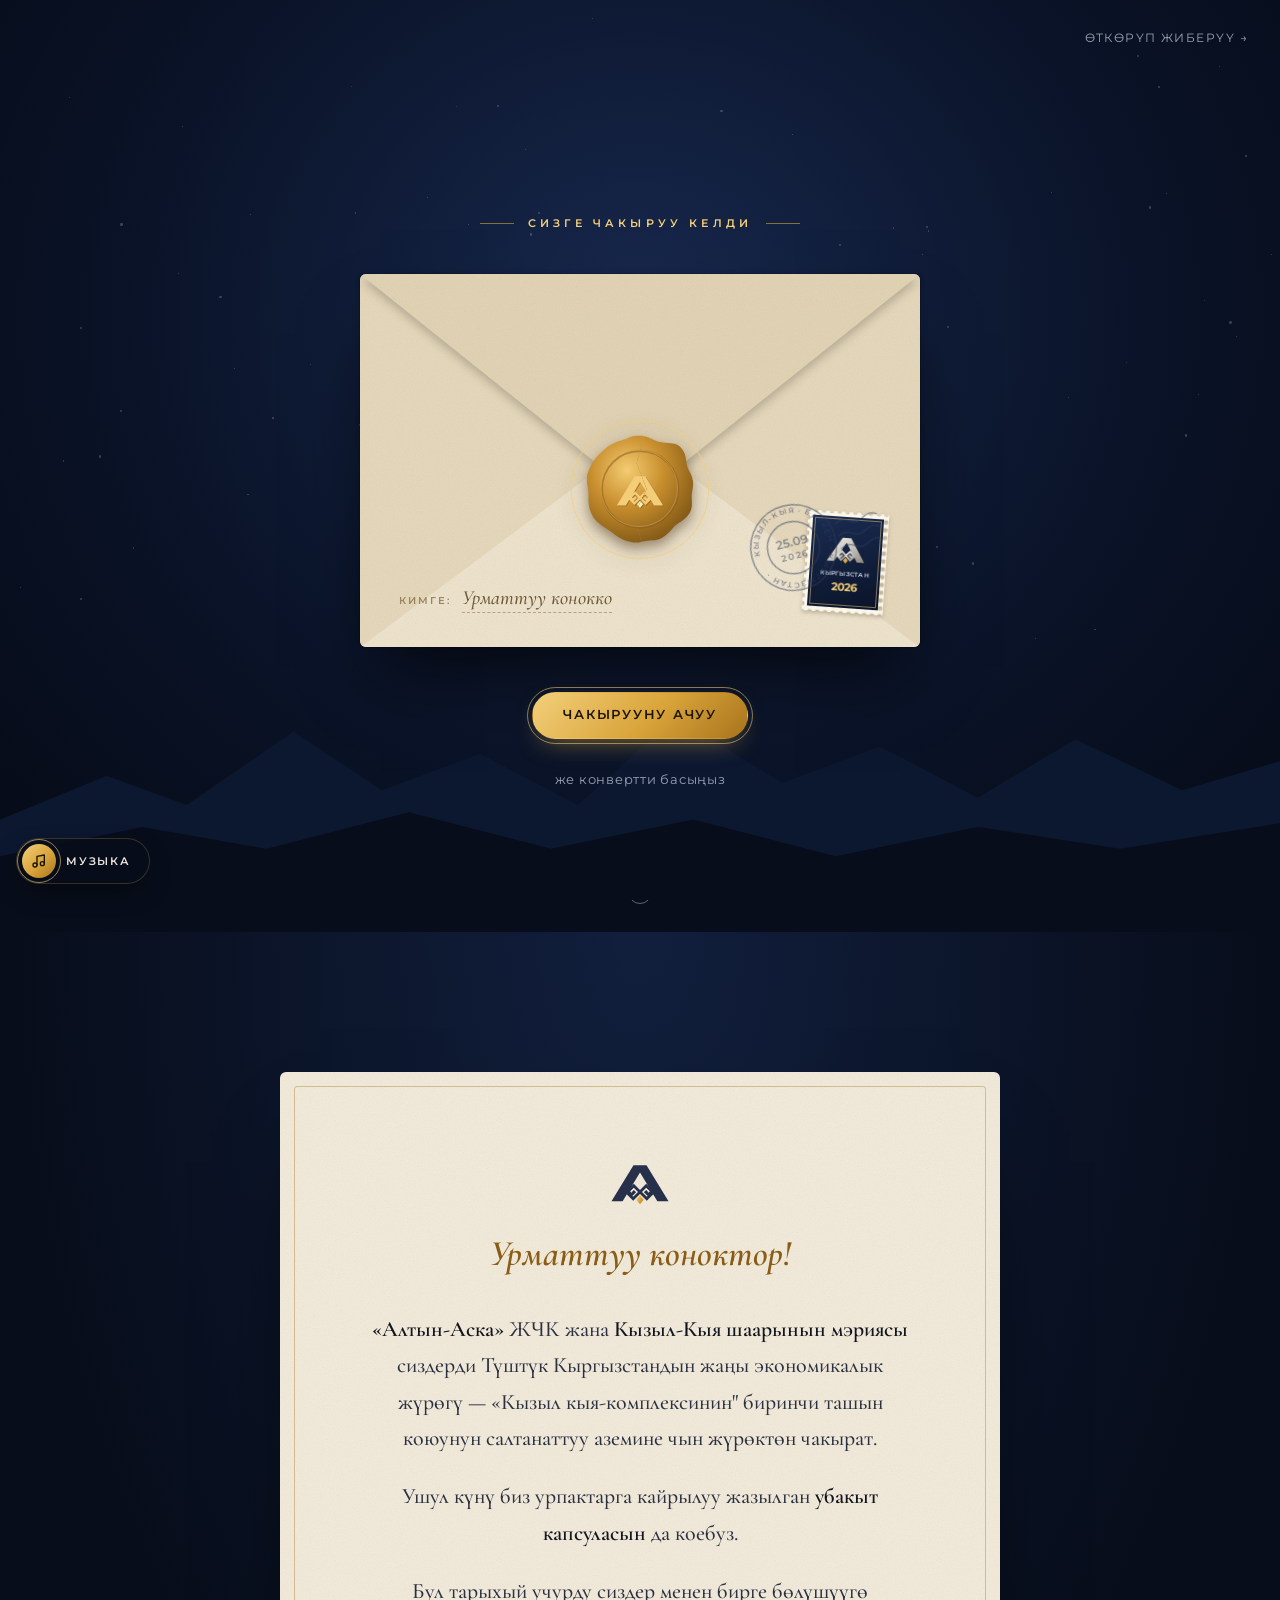
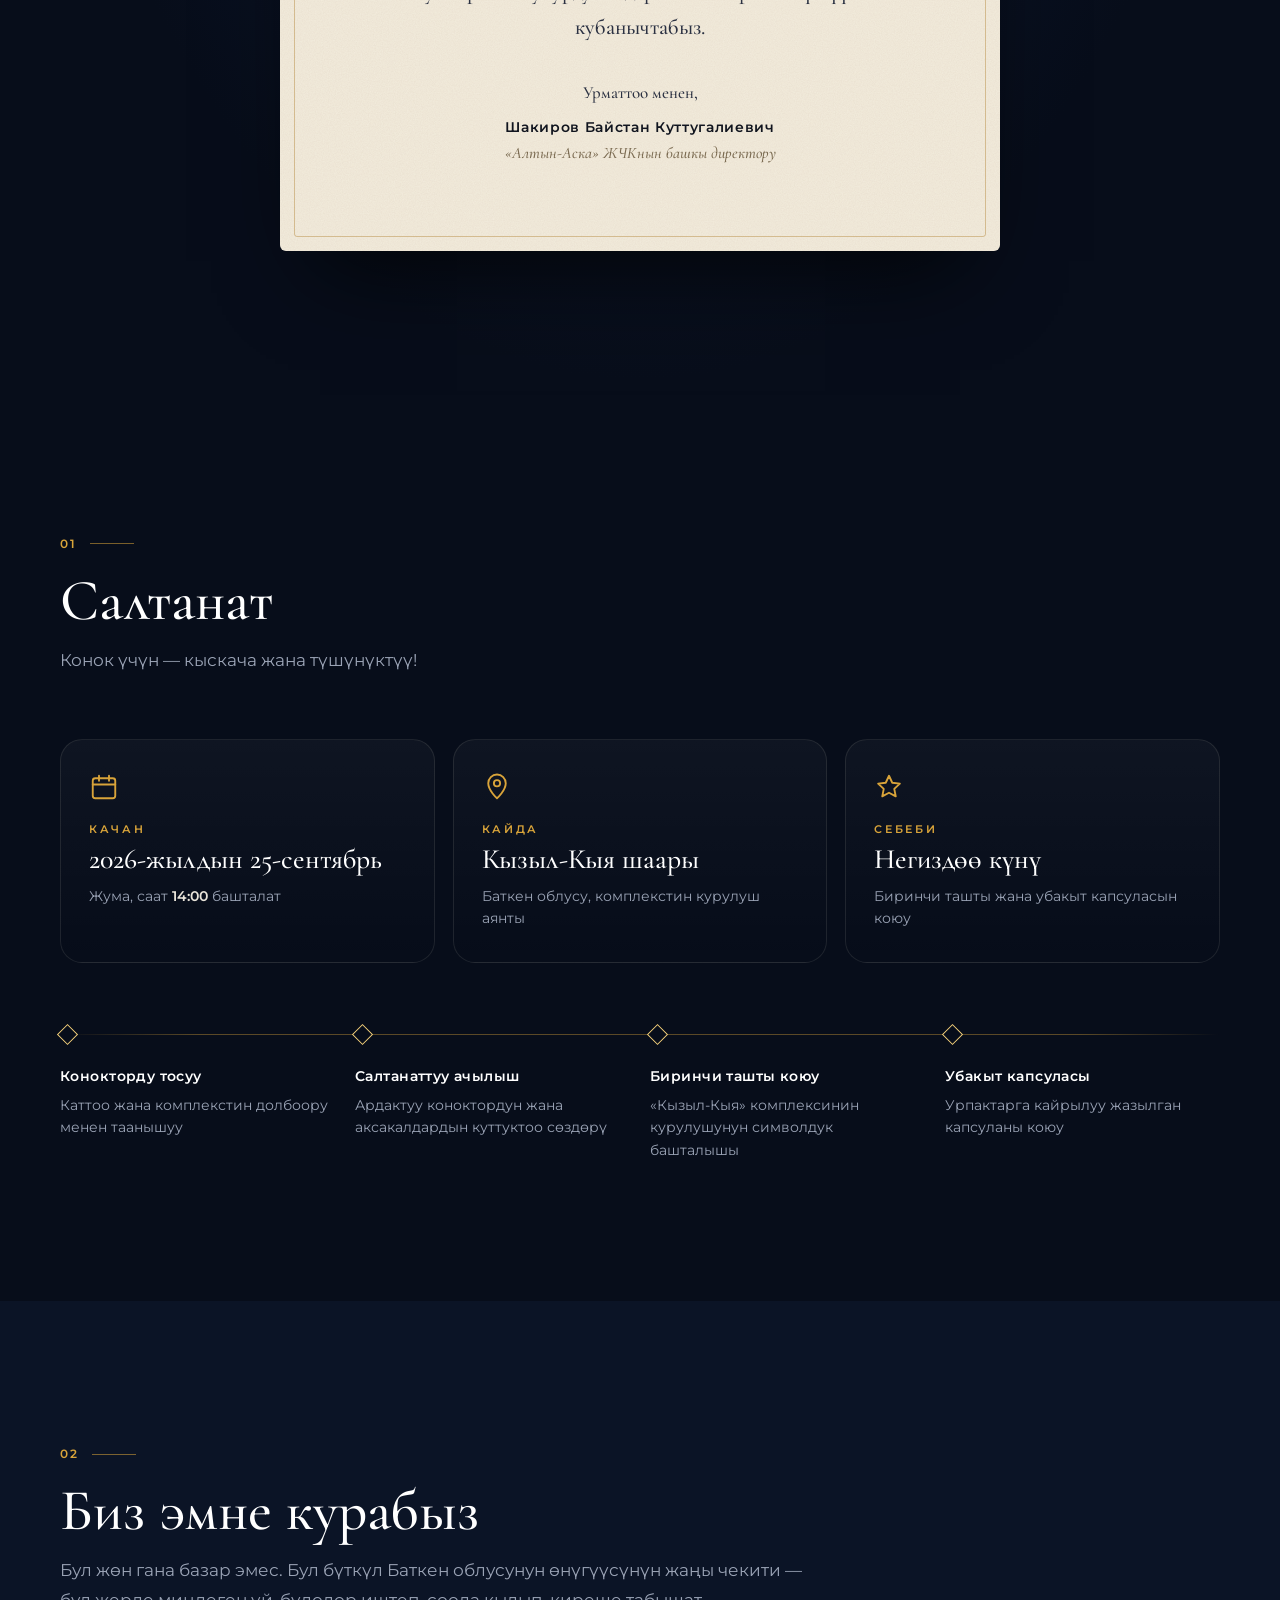
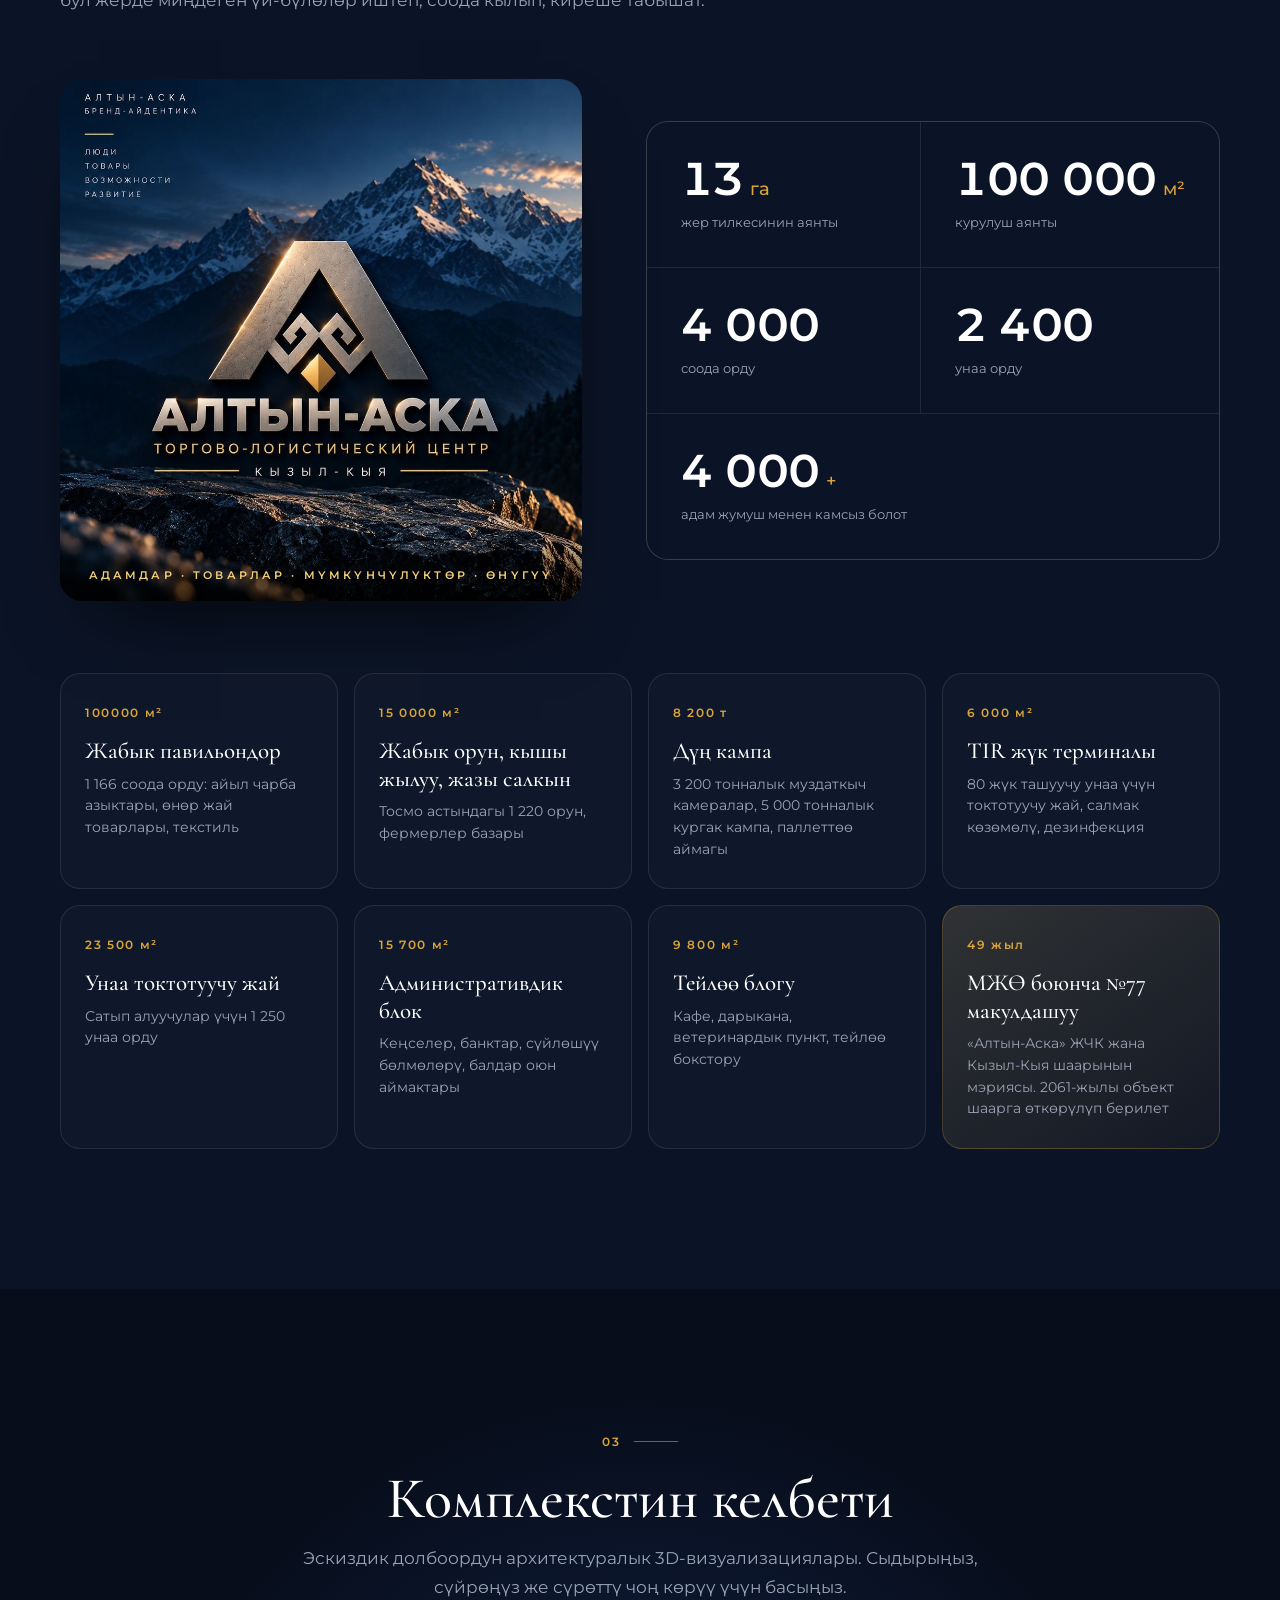
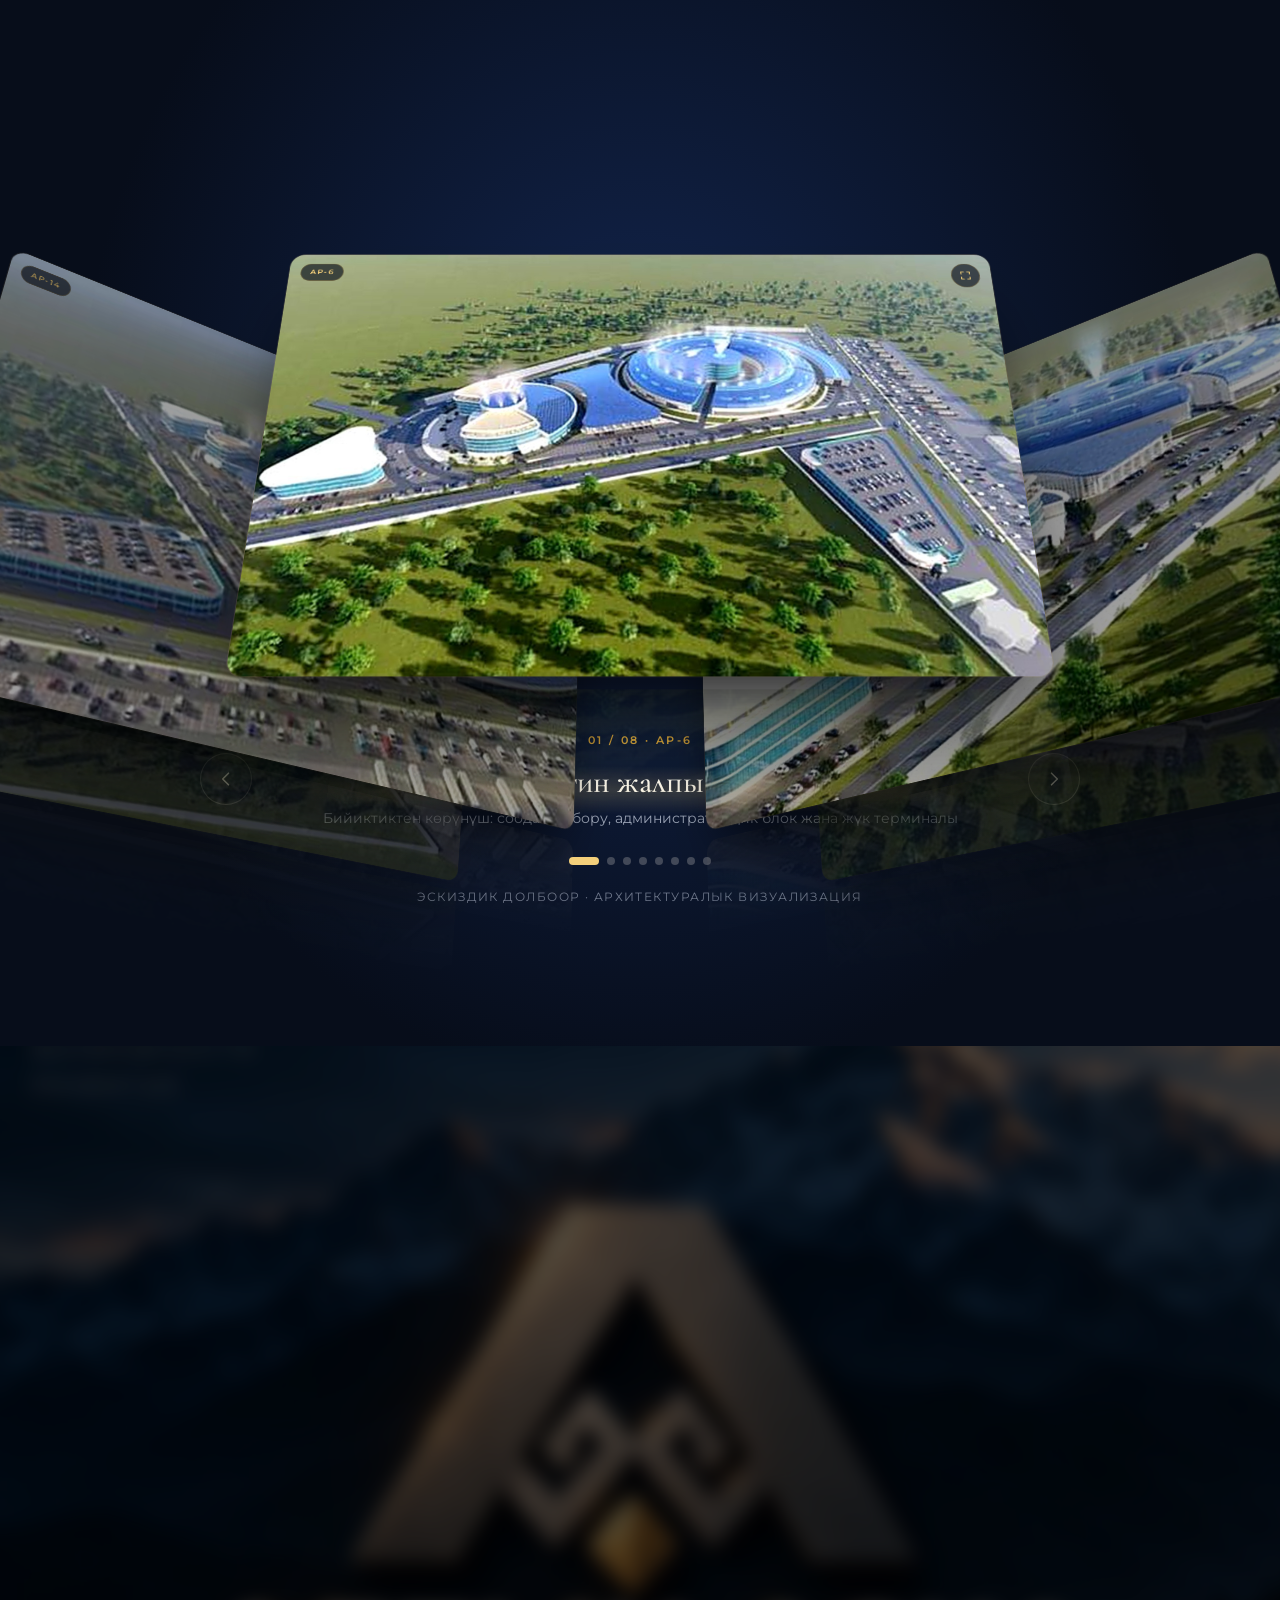
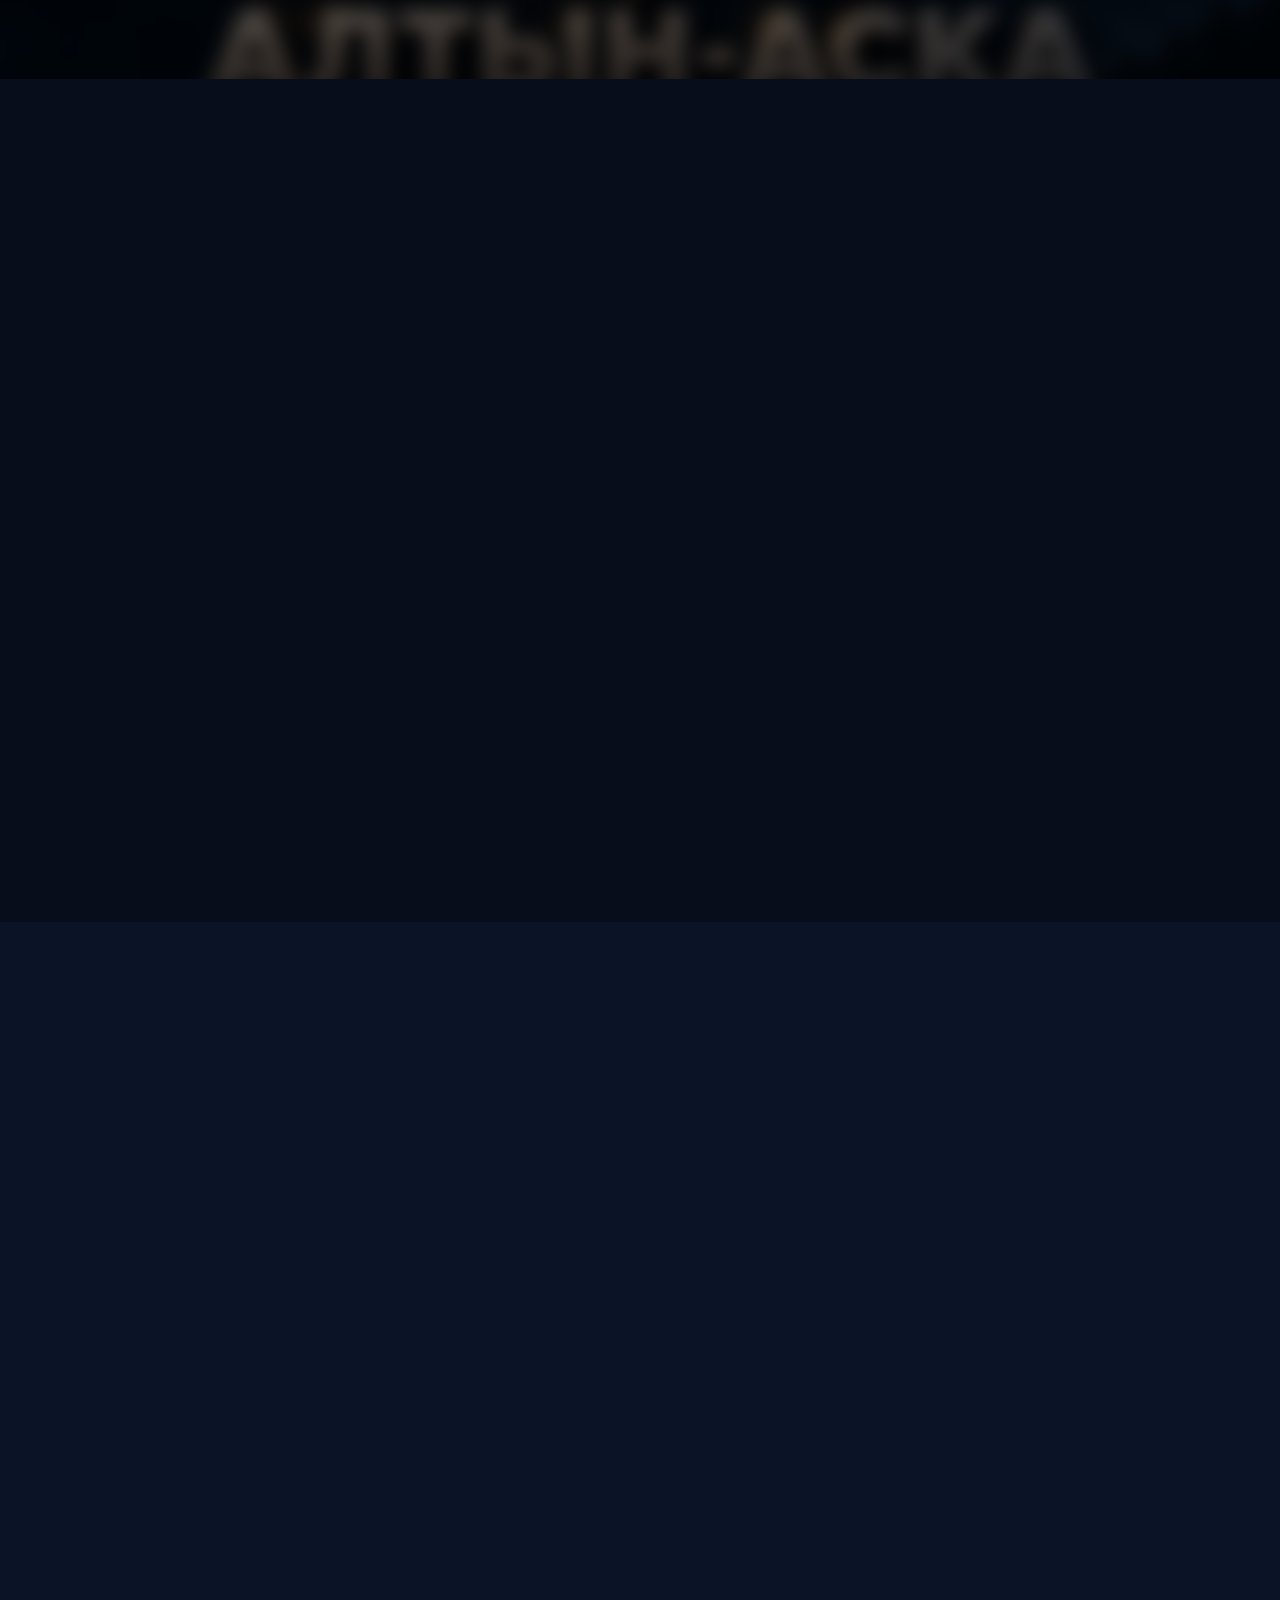
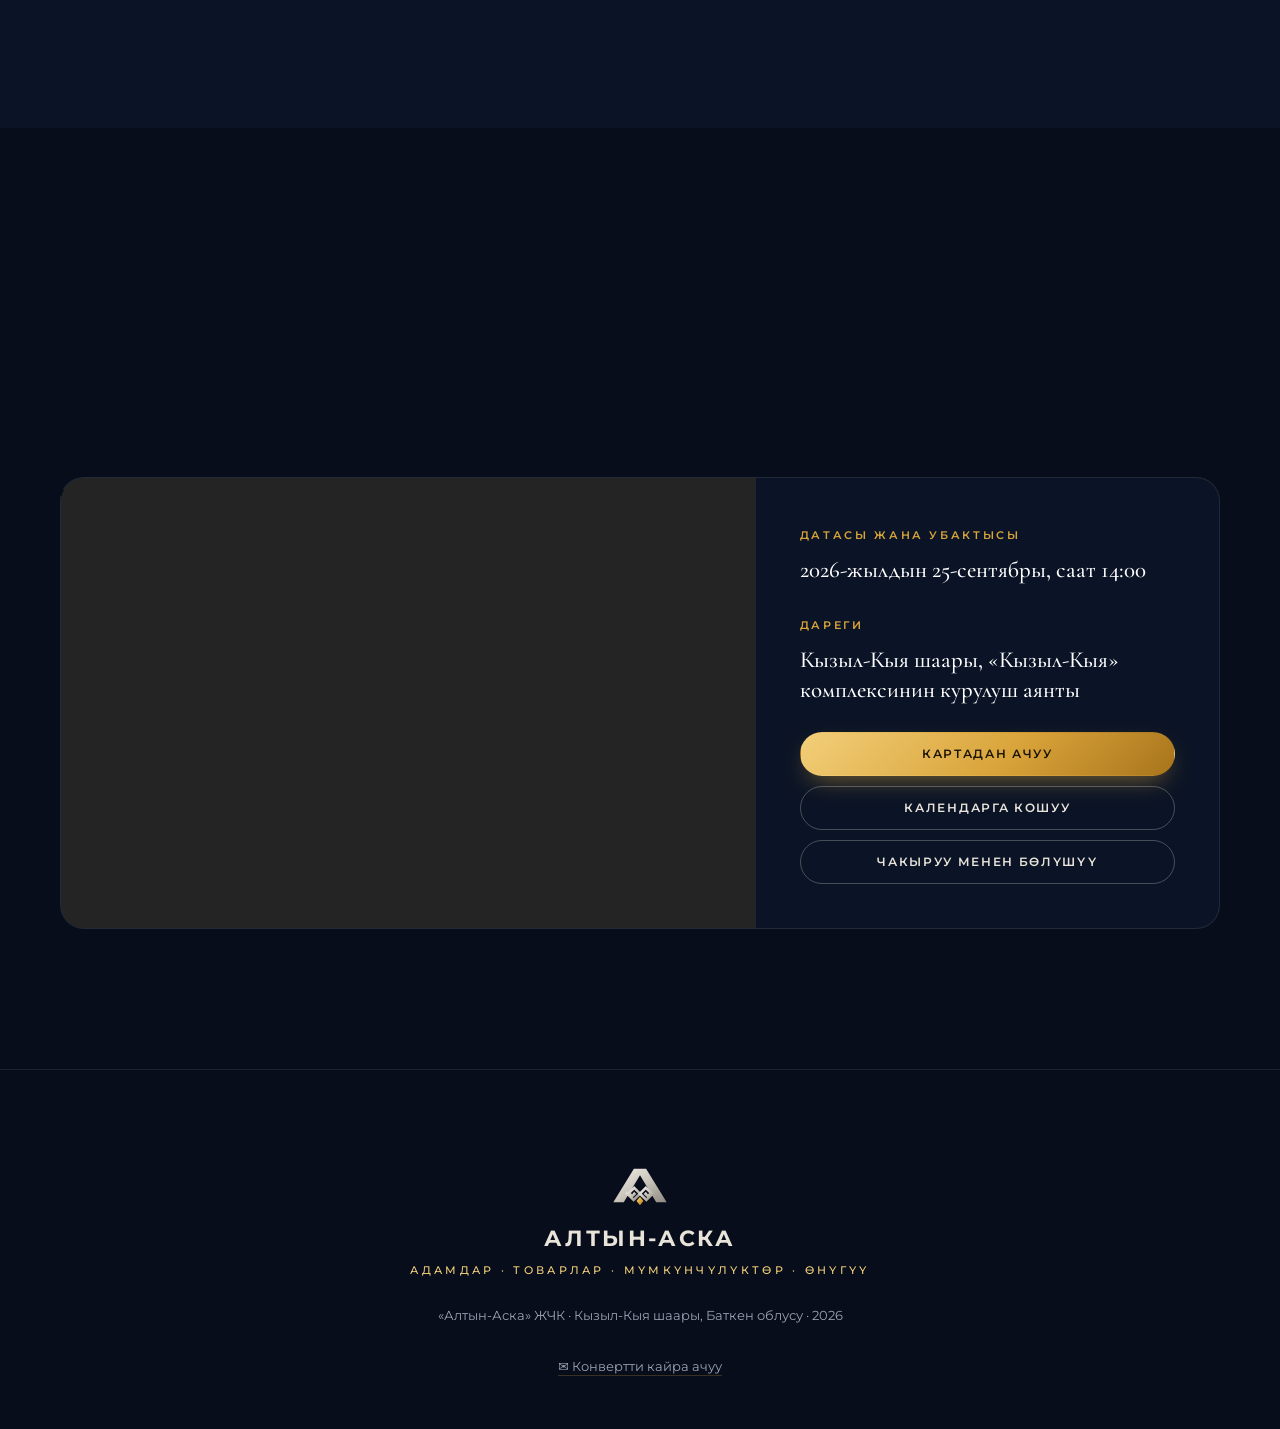
==== commit 2dc39976: "Replace guests section with Instagram QR block - Removed the guests of honour list (and its nav link" ====
--- a/index.html
+++ b/index.html
@@ -120,7 +120,7 @@
     <a href="#project">Долбоор</a>
     <a href="#gallery">3D-долбоор</a>
     <a href="#capsule">Капсула</a>
-    <a href="#guests">Коноктор</a>
+    <a href="#instagram">Instagram</a>
     <a href="#place">Дареги</a>
   </nav>
   <div class="nav__right">
@@ -366,28 +366,24 @@
     </div>
   </section>
 
-  <!-- ГОСТИ -->
-  <section class="section section--alt" id="guests">
-    <div class="container">
-      <header class="head reveal">
+  <!-- INSTAGRAM -->
+  <section class="section section--alt" id="instagram">
+    <div class="container">
+      <header class="head head--center reveal">
         <span class="head__num">05</span>
-        <h2>Ардактуу коноктор</h2>
-        <p>Биз менен бирге комплекстин пайдубалын коё тургандар.</p>
-      </header>
-
-      <ul class="guests">
-        <li class="reveal"><span>01</span><div><strong>Касымалиев Адылбек Убакирович</strong><p>Кыргыз Республикасынын Министрлер Кабинетинин Төрагасы</p></div></li>
-        <li class="reveal"><span>02</span><div><strong>Рахимов Мамыржан Тойчиевич</strong><p>Кыргыз Республикасынын Президентинин Баткен облусундагы ыйгарым укуктуу өкүлү</p></div></li>
-        <li class="reveal"><span>03</span><div><strong>Сабиров Равшан Азатович</strong><p>Кыргыз Республикасынын Президентине караштуу Улуттук инвестициялар агенттигинин жетекчиси</p></div></li>
-        <li class="reveal"><span>04</span><div><strong>Кошалиев Бакытбек Сейтекович</strong><p>Кызыл-Кыя шаарынын мэри, МЖӨ боюнча макулдашуудагы мамлекеттик өнөктөш</p></div></li>
-        <li class="reveal"><span>05</span><div><strong>Шакиров Байстан Куттугалиевич</strong><p>«Алтын-Аска» ЖЧКнын башкы директору, долбоордун демилгечиси жана инвестору</p></div></li>
-        <li class="reveal"><span>06</span><div><strong>Сатаров Кубанычбек Машрапович</strong><p>«Агро-Майдан» ЖЧКнын директору, долбоордун стратегиялык өнөктөшү</p></div></li>
-      </ul>
-
-      <div class="chips reveal">
-        <span>Кадамжай, Ноокат, Баткен жана Араван-Ноокат райондорунун акимдери</span>
-        <span>Кызыл-Кыянын жана Баткен облусунун аксакалдары</span>
-        <span>Кызыл-Кыя базарынын ишкерлери</span>
+        <h2>Instagram</h2>
+        <p>Долбоордун жаңылыктары, сүрөттөрү жана видеолору — расмий Instagram баракчабызда.</p>
+      </header>
+
+      <div class="ig reveal">
+        <a class="ig__card" href="https://www.instagram.com/altyn.aska.bazar/" target="_blank" rel="noopener">
+          <img src="assets/instagram-qr.png" alt="@altyn.aska.bazar Instagram баракчасынын QR-коду" width="700" height="700" loading="lazy">
+        </a>
+        <div class="ig__side">
+          <p class="ig__hint">Телефондун камерасын QR-кодго багыттап, баракчага өтүңүз</p>
+          <p class="ig__name">@altyn.aska.bazar</p>
+          <a class="btn btn--gold" href="https://www.instagram.com/altyn.aska.bazar/" target="_blank" rel="noopener">Instagram’га өтүү</a>
+        </div>
       </div>
     </div>
   </section>
--- a/css/style.css
+++ b/css/style.css
@@ -515,13 +515,6 @@
 }
 
 /* ---------- Гости ---------- */
-.guests { display: grid; grid-template-columns: repeat(2, 1fr); column-gap: 56px; margin: 0; padding: 0; list-style: none; }
-.guests li { display: flex; gap: 22px; padding: 24px 0; border-bottom: 1px solid var(--hair); }
-.guests li > span { padding-top: 7px; font: 600 12px/1 var(--sans); letter-spacing: .14em; color: var(--gold); }
-.guests strong { font: 500 23px/1.25 var(--serif); color: #fff; }
-.guests p { margin: 6px 0 0; font-size: 14px; line-height: 1.55; color: var(--muted); }
-.chips { display: flex; flex-wrap: wrap; gap: 10px; margin-top: 36px; }
-.chips span { padding: 10px 18px; border: 1px solid var(--line); border-radius: 999px; font-size: 13px; line-height: 1.4; color: #d4d0c8; }
 
 /* ---------- Место ---------- */
 .place { display: grid; grid-template-columns: 1.5fr 1fr; overflow: hidden; border: 1px solid var(--hair); border-radius: 24px; background: var(--bg2); }
@@ -758,6 +751,27 @@
 
 .stat:last-child:nth-child(odd) { grid-column: 1 / -1; }
 
+/* ---------- Instagram ---------- */
+.ig { display: grid; grid-template-columns: auto minmax(0, 1fr); align-items: center; gap: clamp(24px, 4vw, 52px); max-width: 780px; margin: 0 auto; }
+.ig__card {
+  display: block; padding: 14px; border-radius: 24px; background: #fff;
+  box-shadow: 0 30px 60px -30px rgba(0, 0, 0, .9);
+  transition: transform .3s var(--ease), box-shadow .3s;
+}
+.ig__card:hover { transform: translateY(-4px); box-shadow: 0 40px 70px -30px rgba(243, 207, 122, .5); }
+.ig__card img { display: block; width: clamp(205px, 40vw, 260px); height: auto; border-radius: 12px; }
+.ig__side { display: flex; flex-direction: column; align-items: flex-start; gap: 16px; }
+.ig__hint { margin: 0; font-size: 14.5px; line-height: 1.6; color: var(--muted); }
+.ig__name {
+  margin: 0; font: 600 clamp(20px, 2.4vw, 26px)/1.2 var(--sans); letter-spacing: .03em;
+  background: linear-gradient(135deg, var(--gold2), var(--gold));
+  -webkit-background-clip: text; background-clip: text; color: transparent;
+}
+@media (max-width: 640px) {
+  .ig { grid-template-columns: minmax(0, 1fr); justify-items: center; text-align: center; }
+  .ig__side { align-items: center; }
+}
+
 /* ==========================================================
    МУЗЫКА
    ========================================================== */
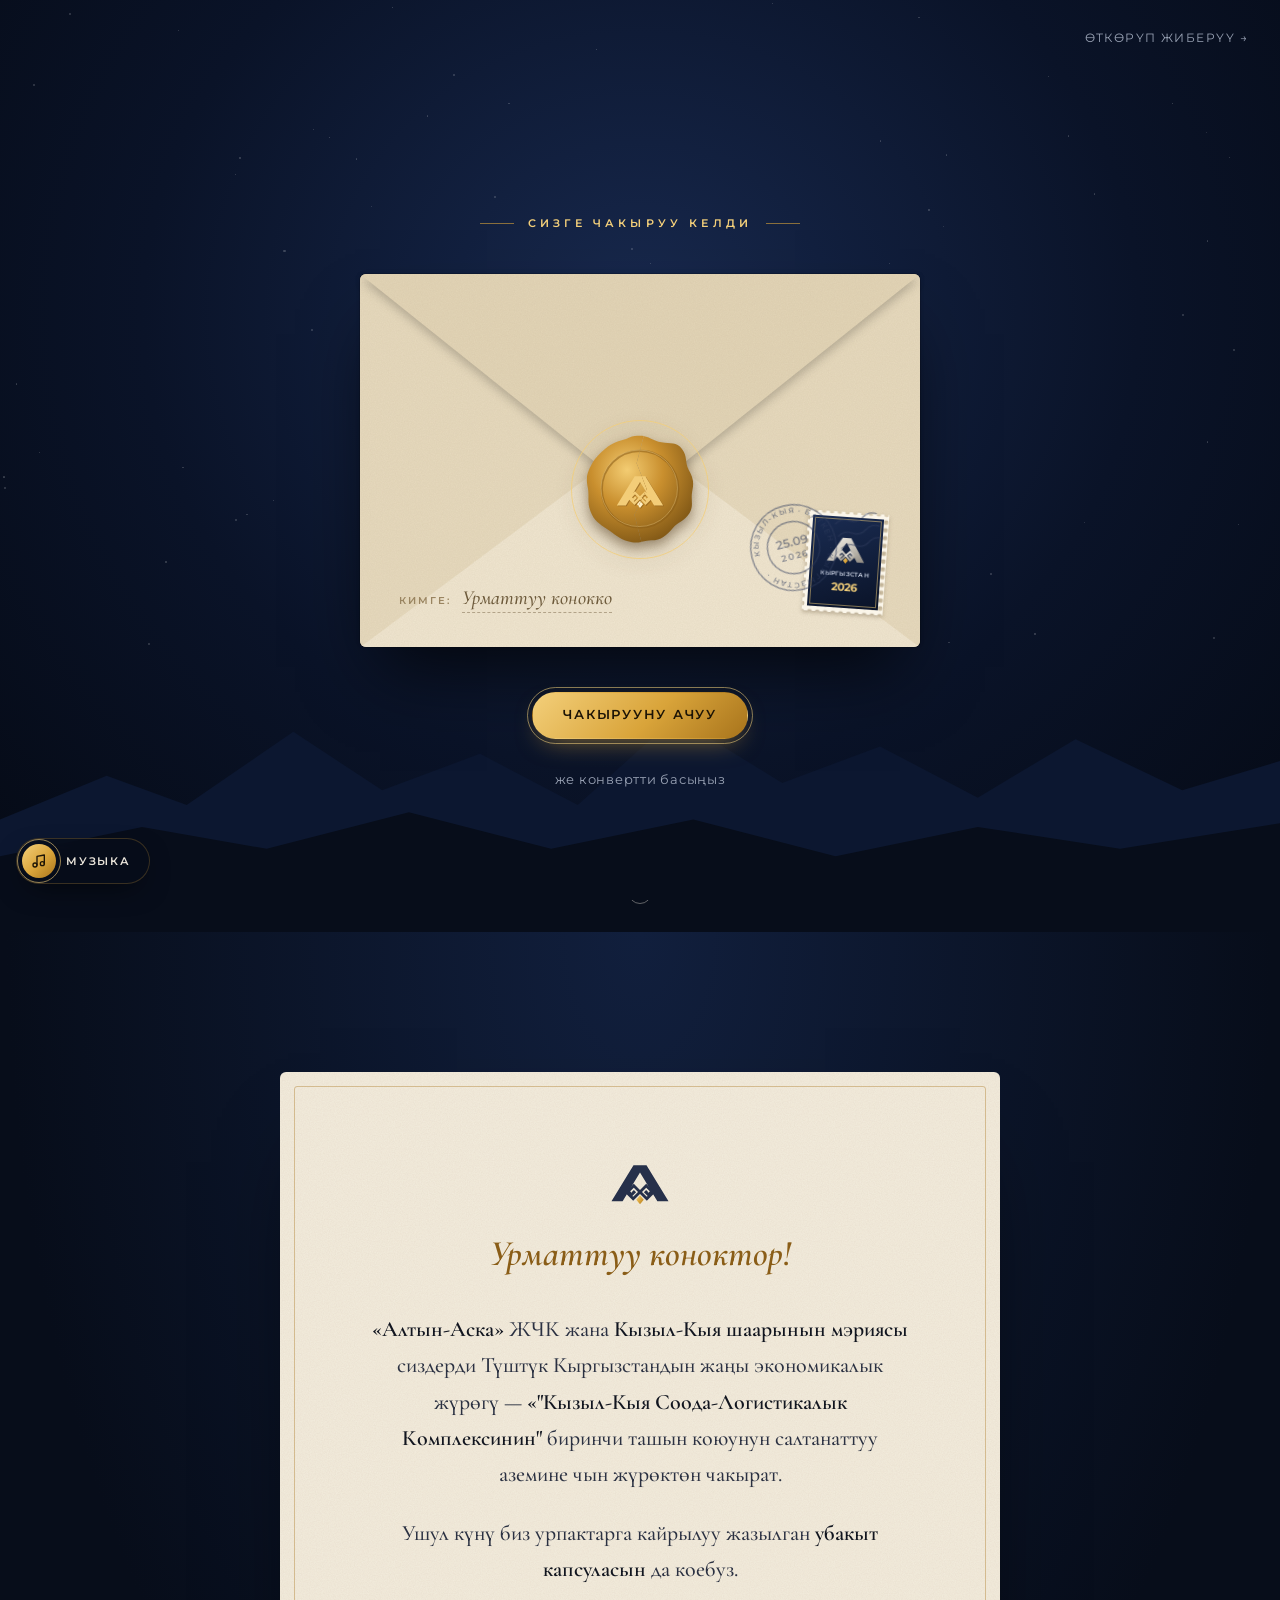
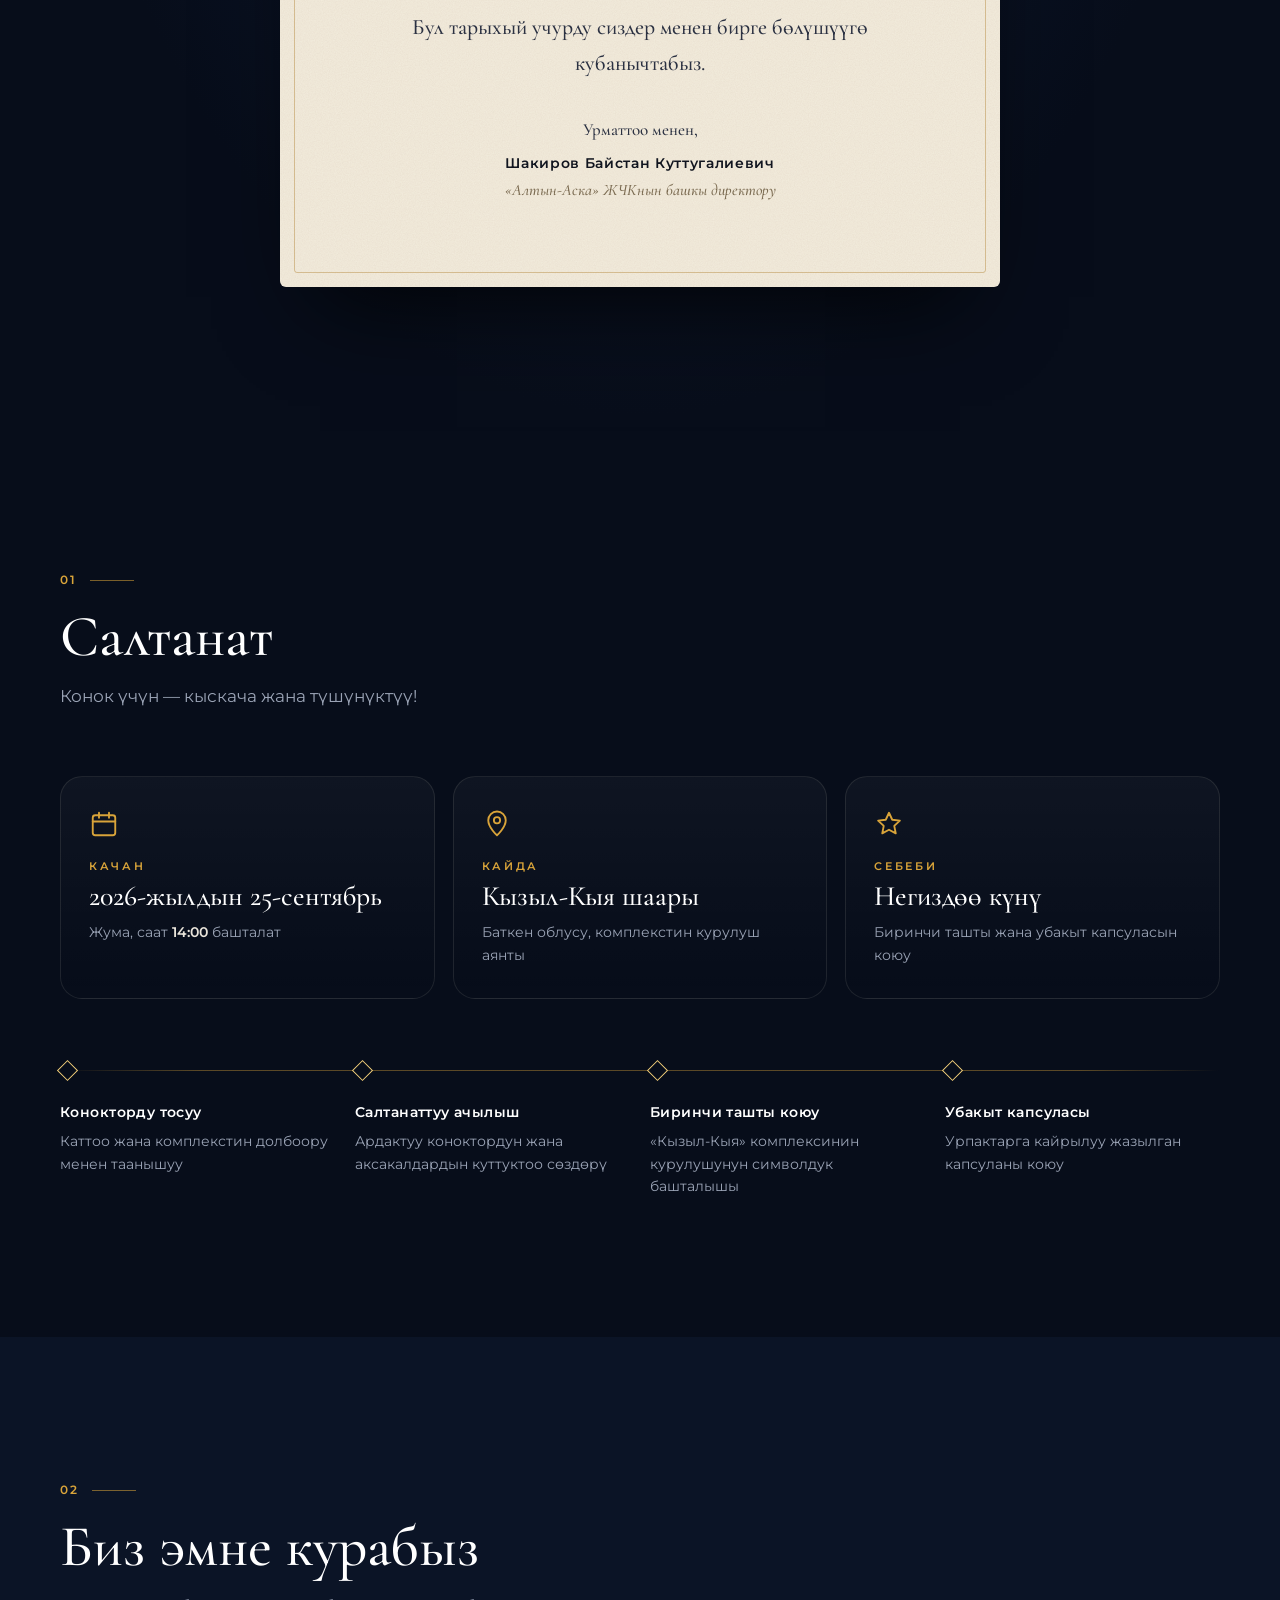
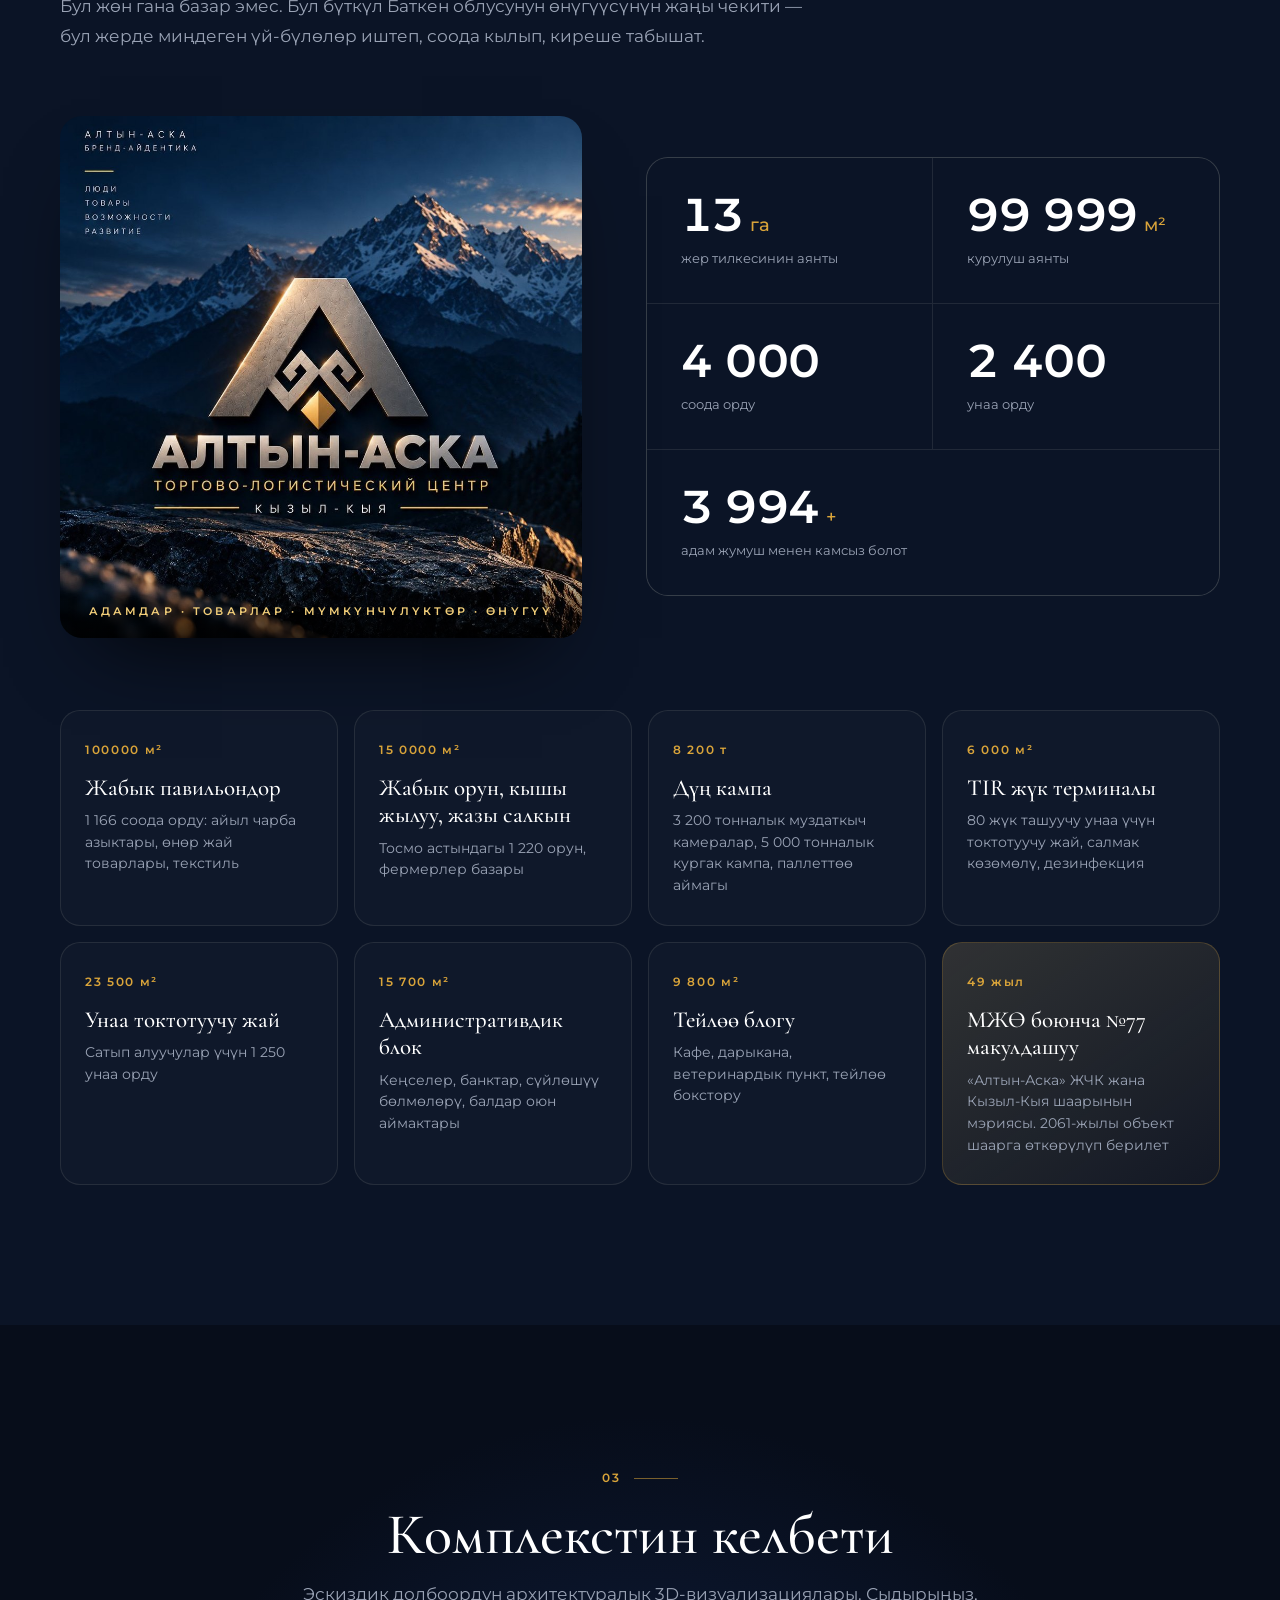
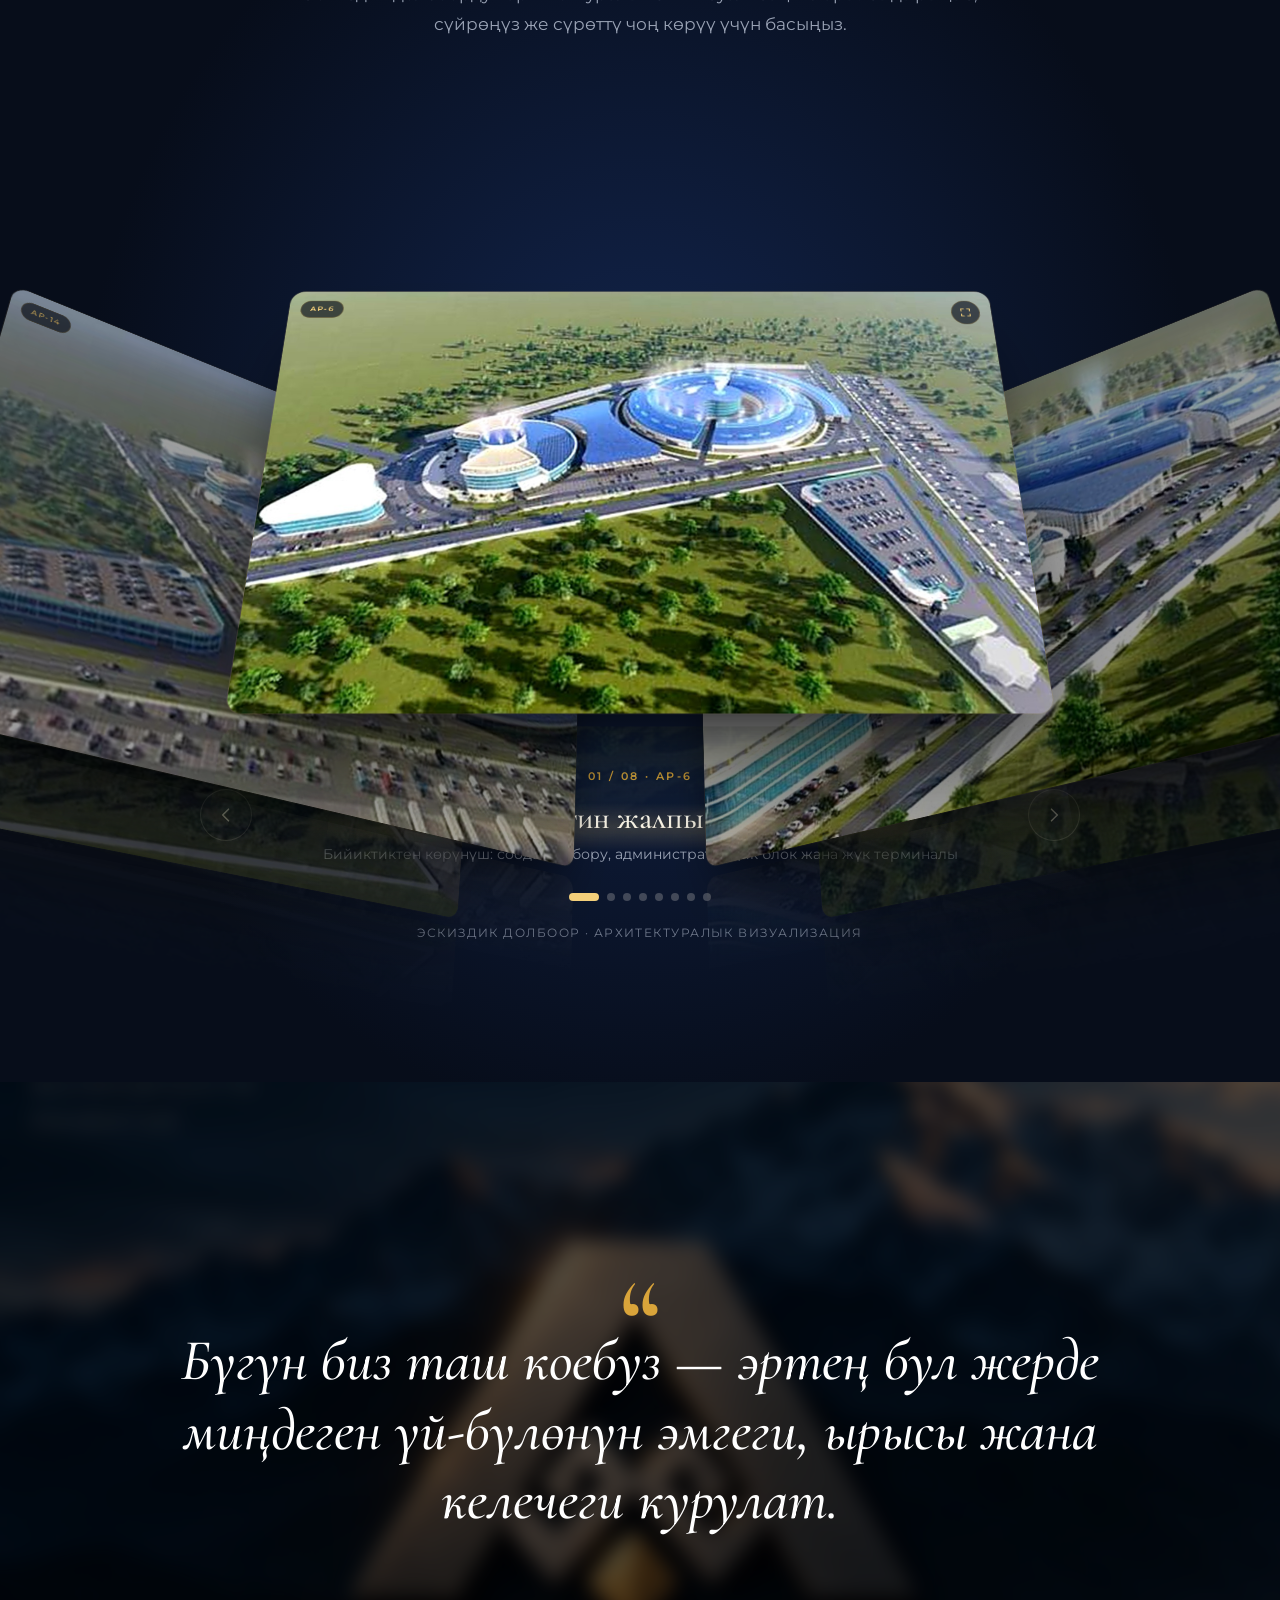
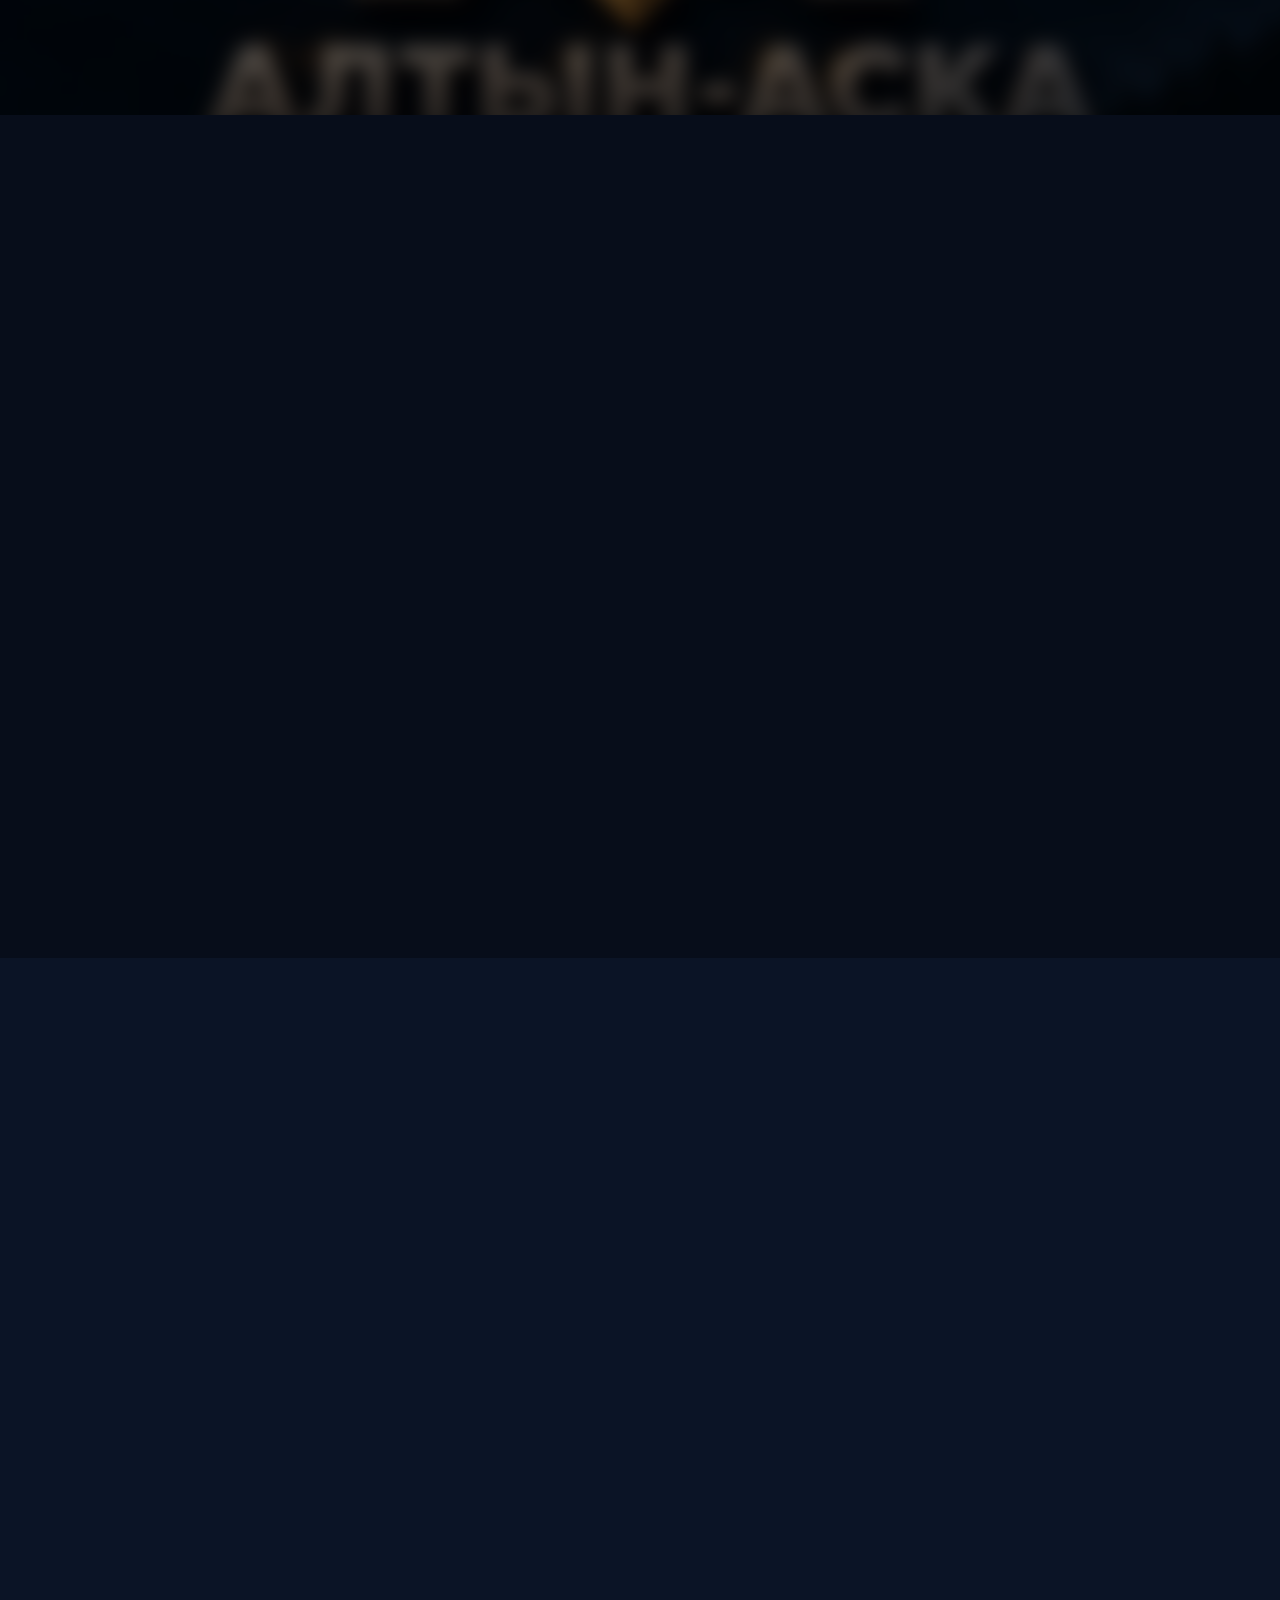
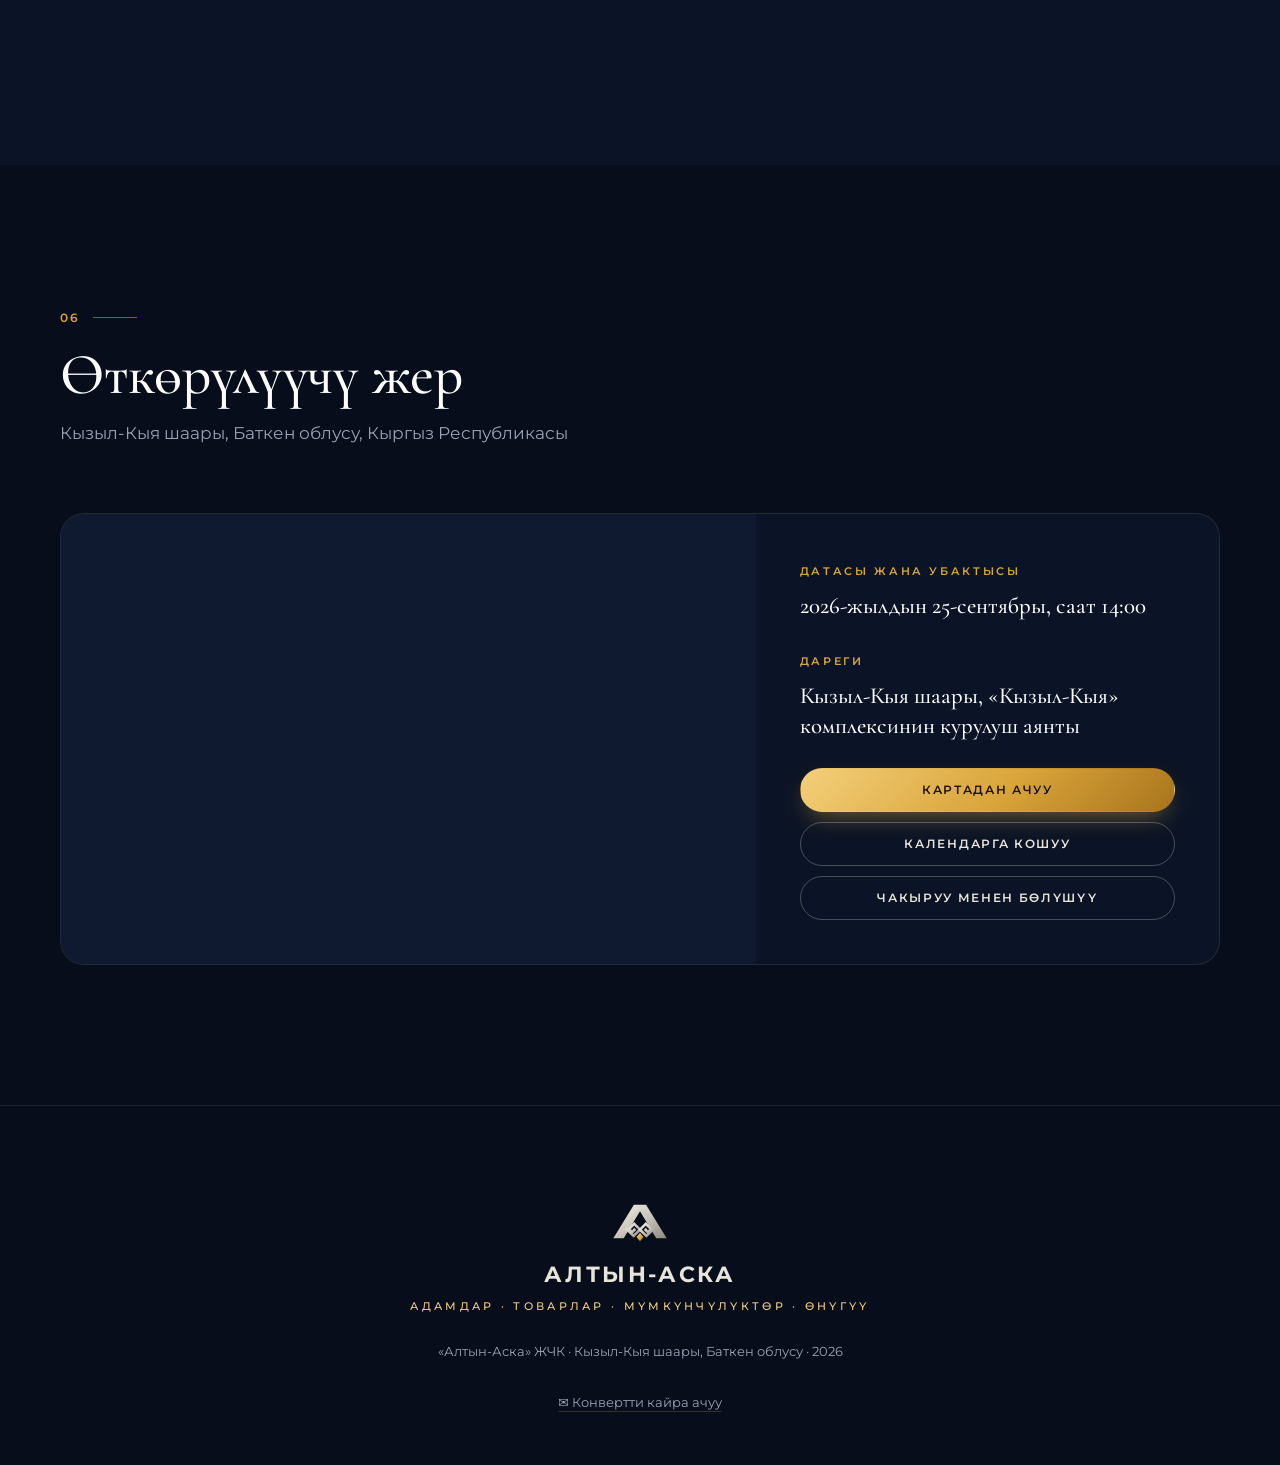
==== commit c766ca4c: "Update the complex name in the invitation letter Co-Authored-By: Claude Opus 5 <noreply@anthropic.co" ====
--- a/index.html
+++ b/index.html
@@ -188,7 +188,7 @@
     <article class="paper reveal">
       <svg class="paper__logo" viewBox="0 0 200 162" aria-hidden="true"><use href="#logo" xlink:href="#logo"/></svg>
       <p class="paper__greet">Урматтуу коноктор!</p>
-      <p><b>«Алтын-Аска»</b> ЖЧК жана <b>Кызыл-Кыя шаарынын мэриясы</b> сиздерди Түштүк Кыргызстандын жаңы экономикалык жүрөгү — «Кызыл кыя-комплексинин" биринчи ташын коюунун салтанаттуу аземине чын жүрөктөн чакырат.</p>
+      <p><b>«Алтын-Аска»</b> ЖЧК жана <b>Кызыл-Кыя шаарынын мэриясы</b> сиздерди Түштүк Кыргызстандын жаңы экономикалык жүрөгү — <b>«"Кызыл-Кыя Соода-Логистикалык Комплексинин"</b> биринчи ташын коюунун салтанаттуу аземине чын жүрөктөн чакырат.</p>
       <p>Ушул күнү биз урпактарга кайрылуу жазылган <b>убакыт капсуласын</b> да коебуз.</p>
       <p>Бул тарыхый учурду сиздер менен бирге бөлүшүүгө кубанычтабыз.</p>
       <div class="paper__sign">
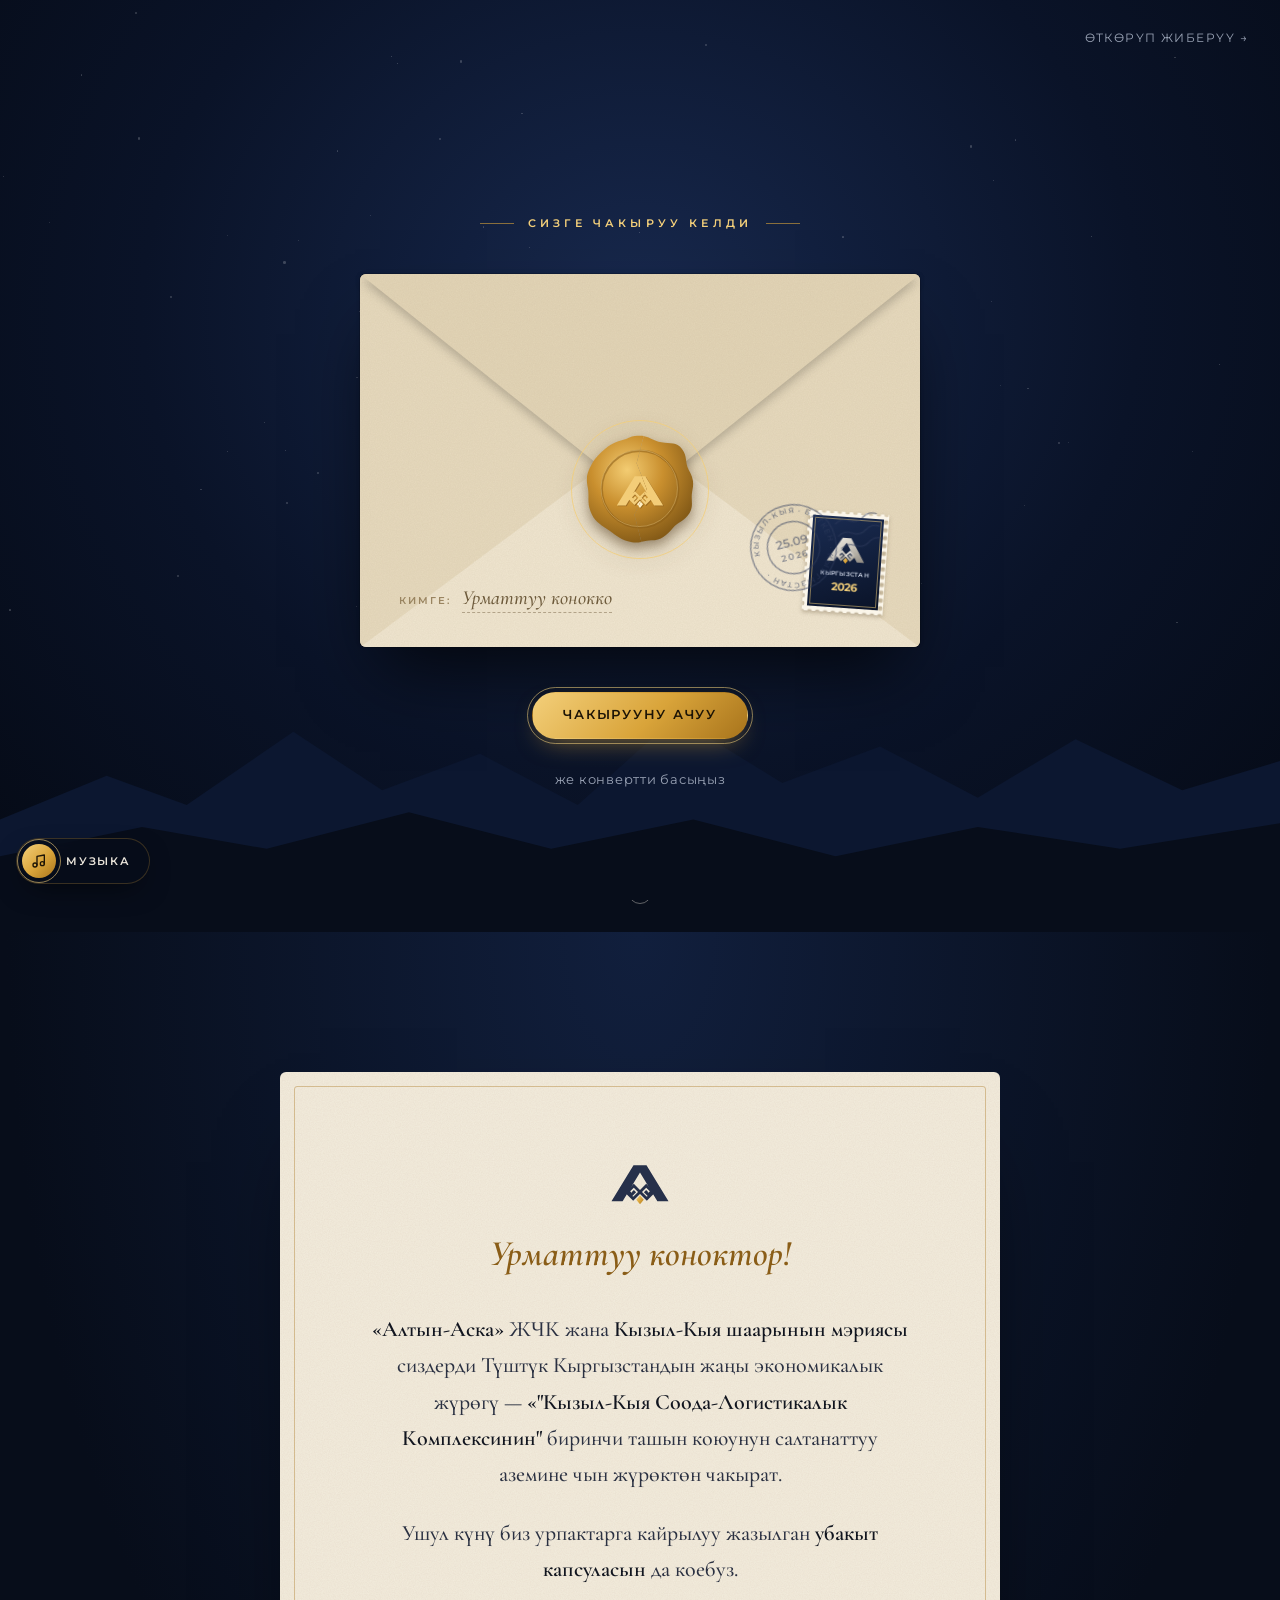
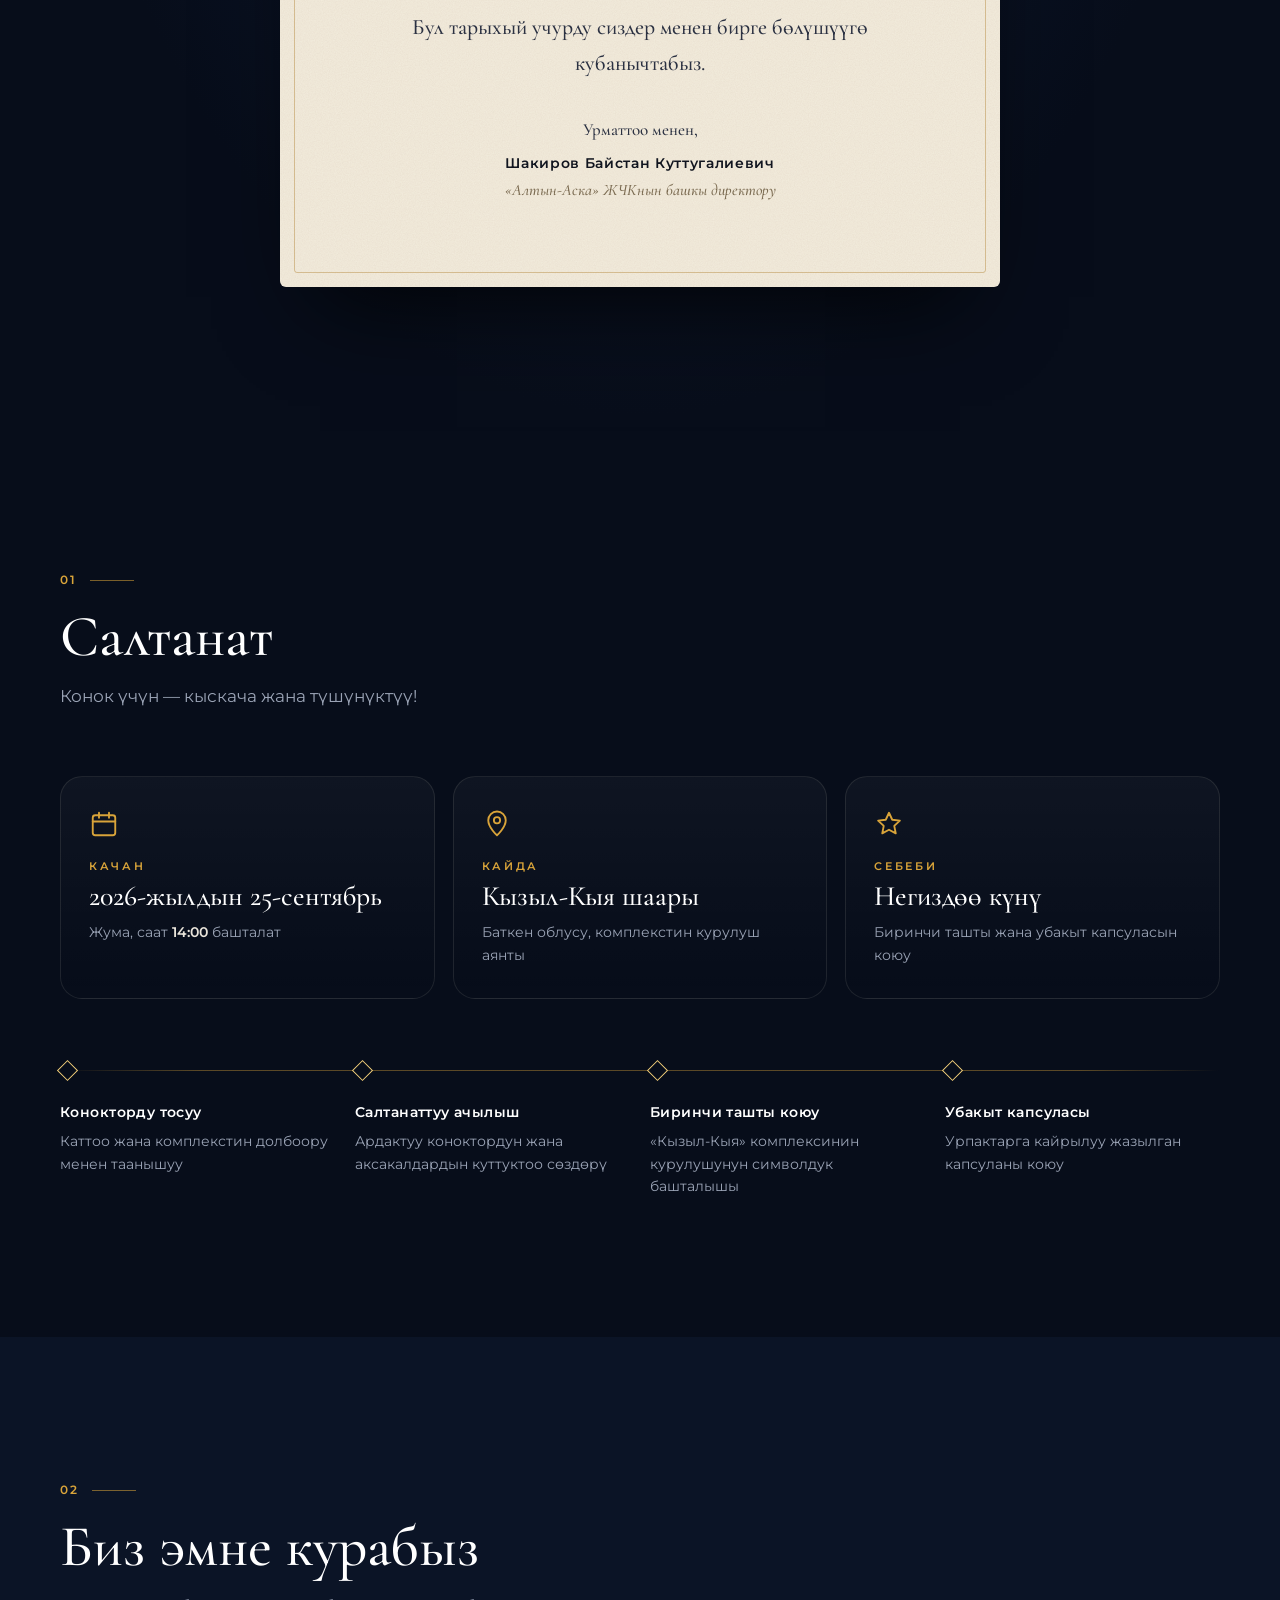
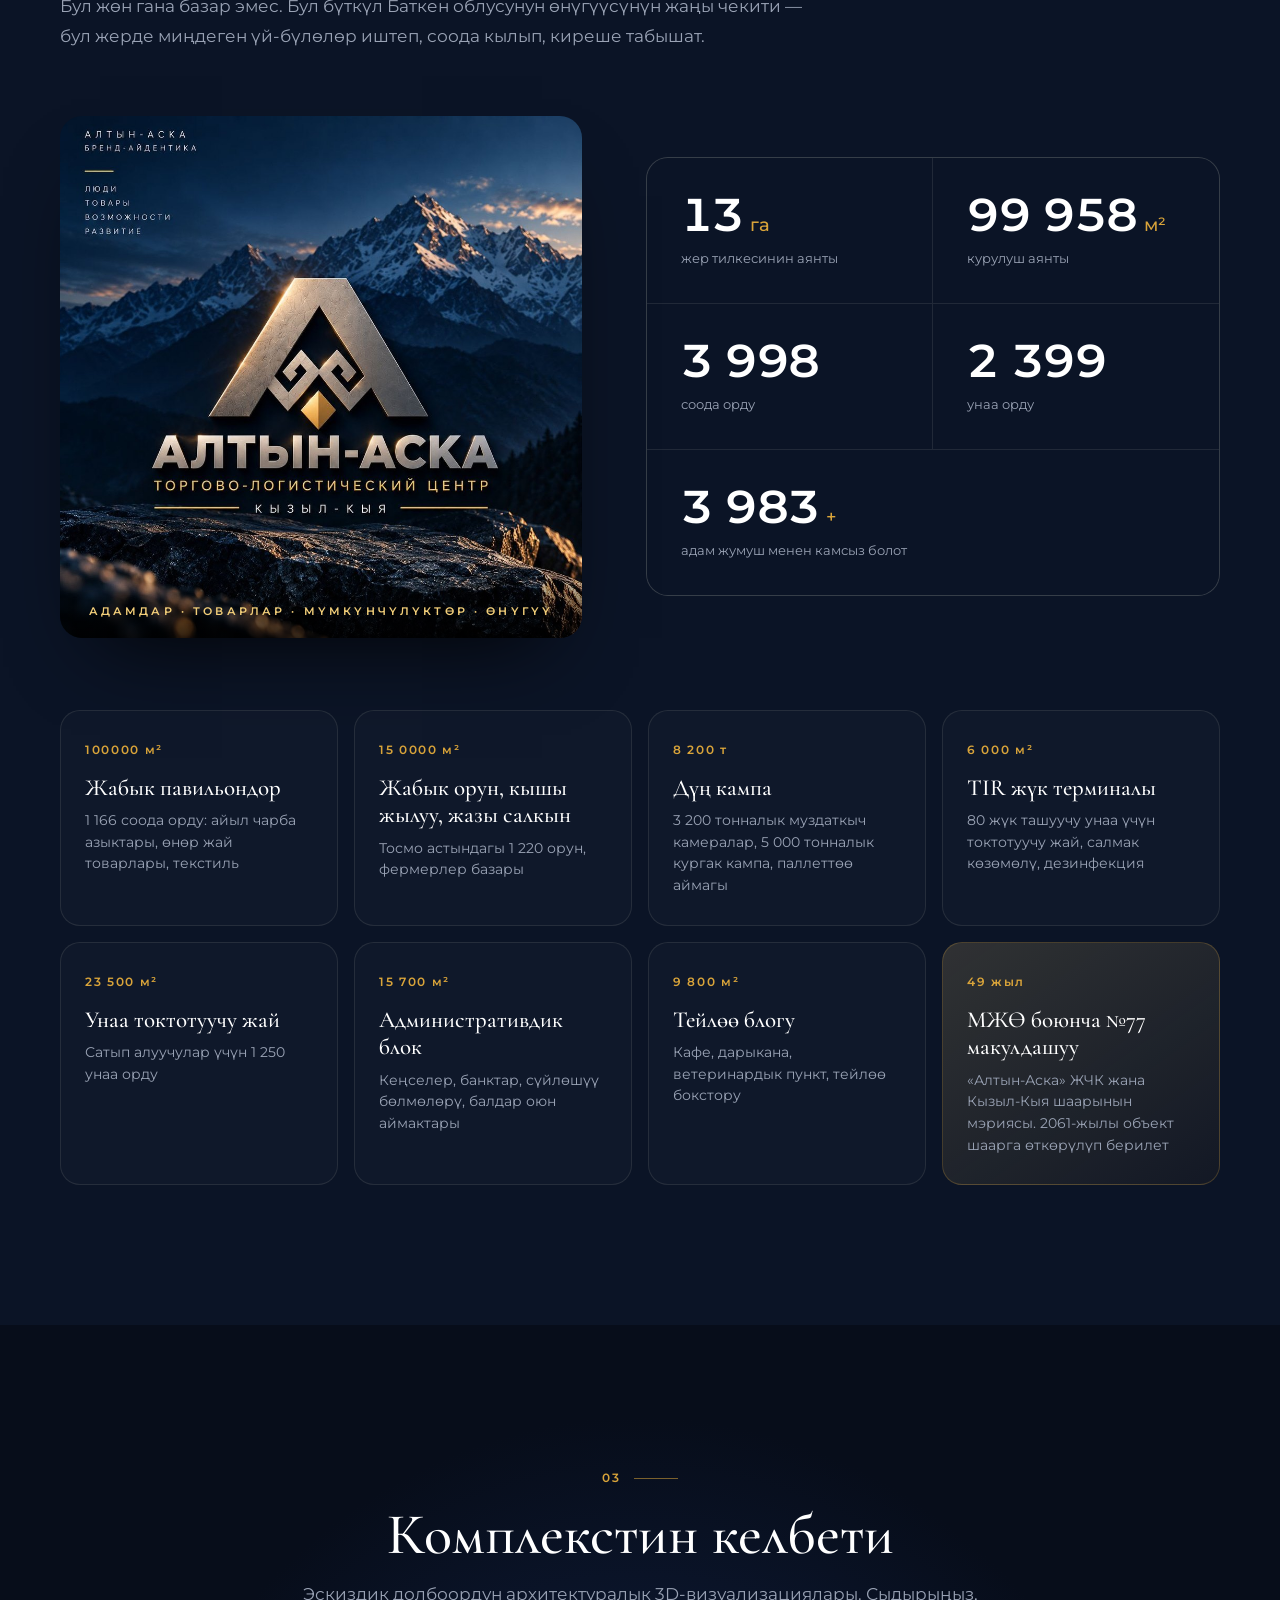
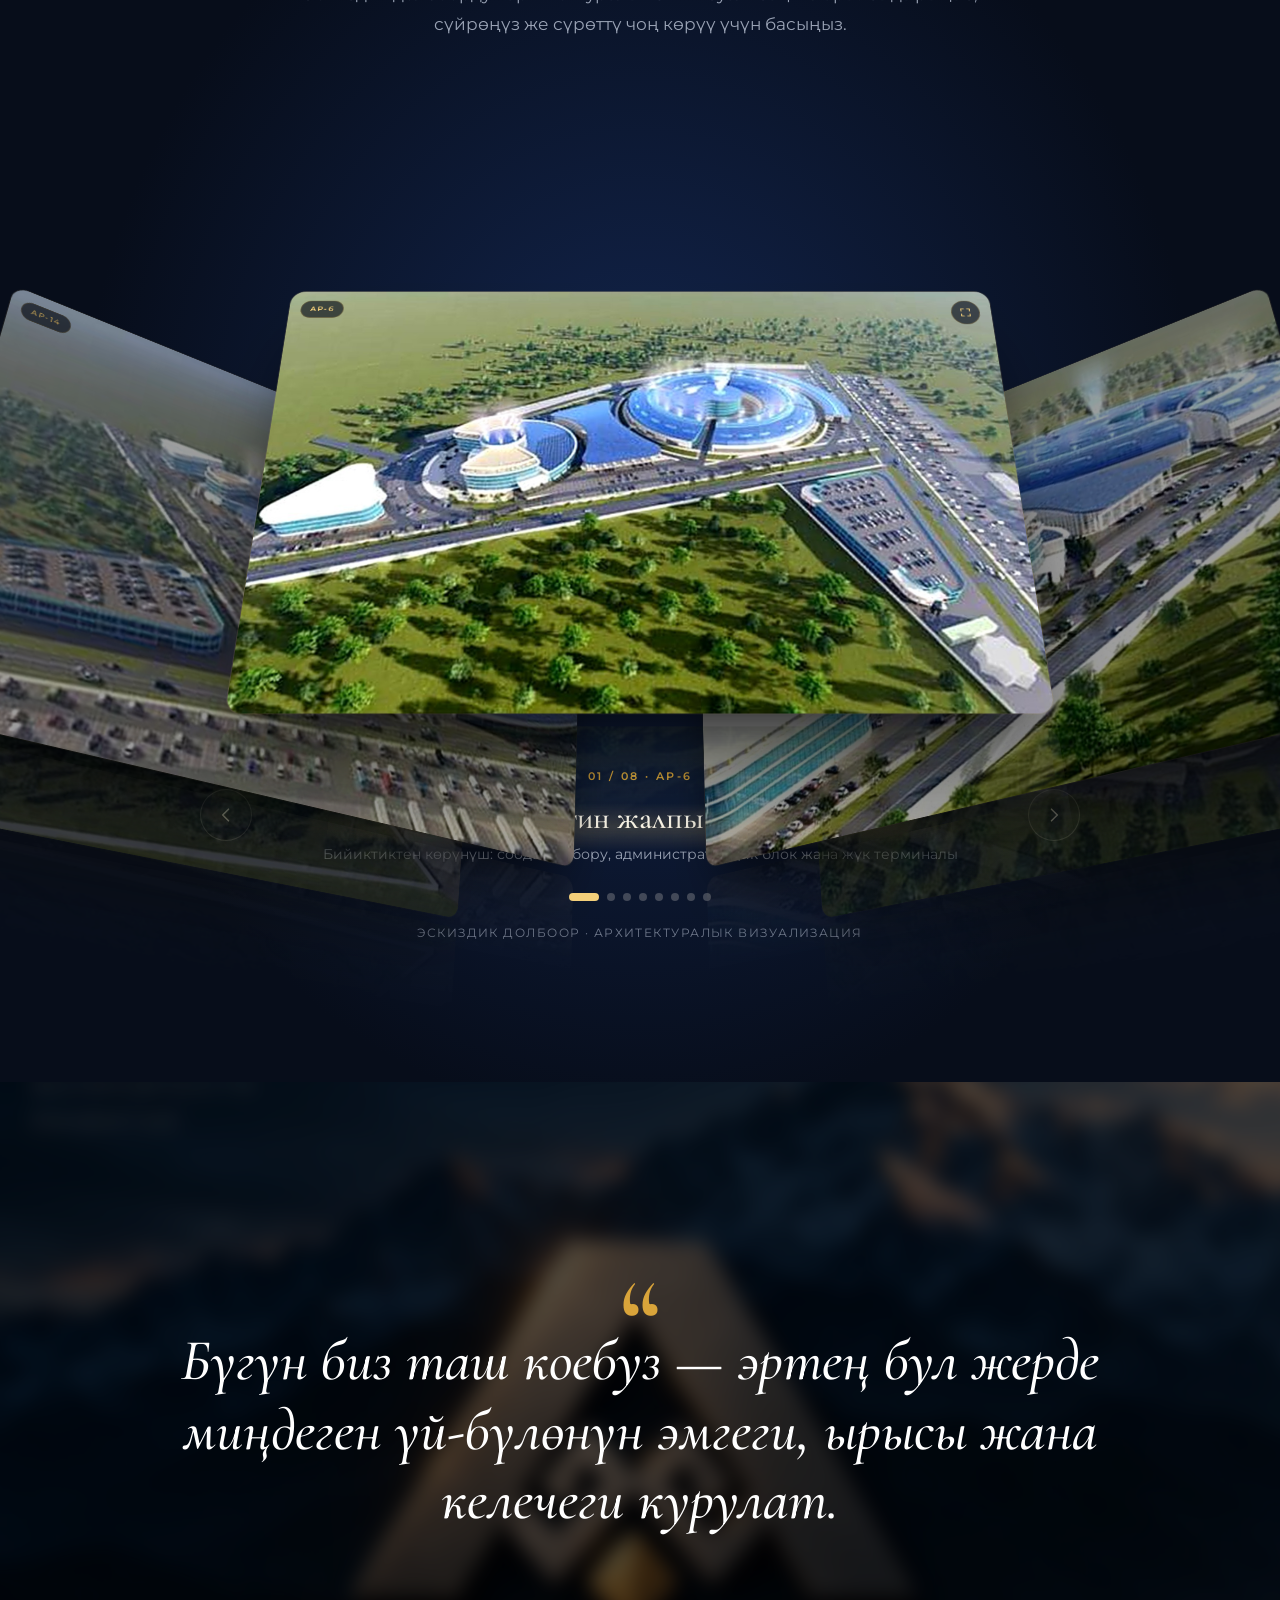
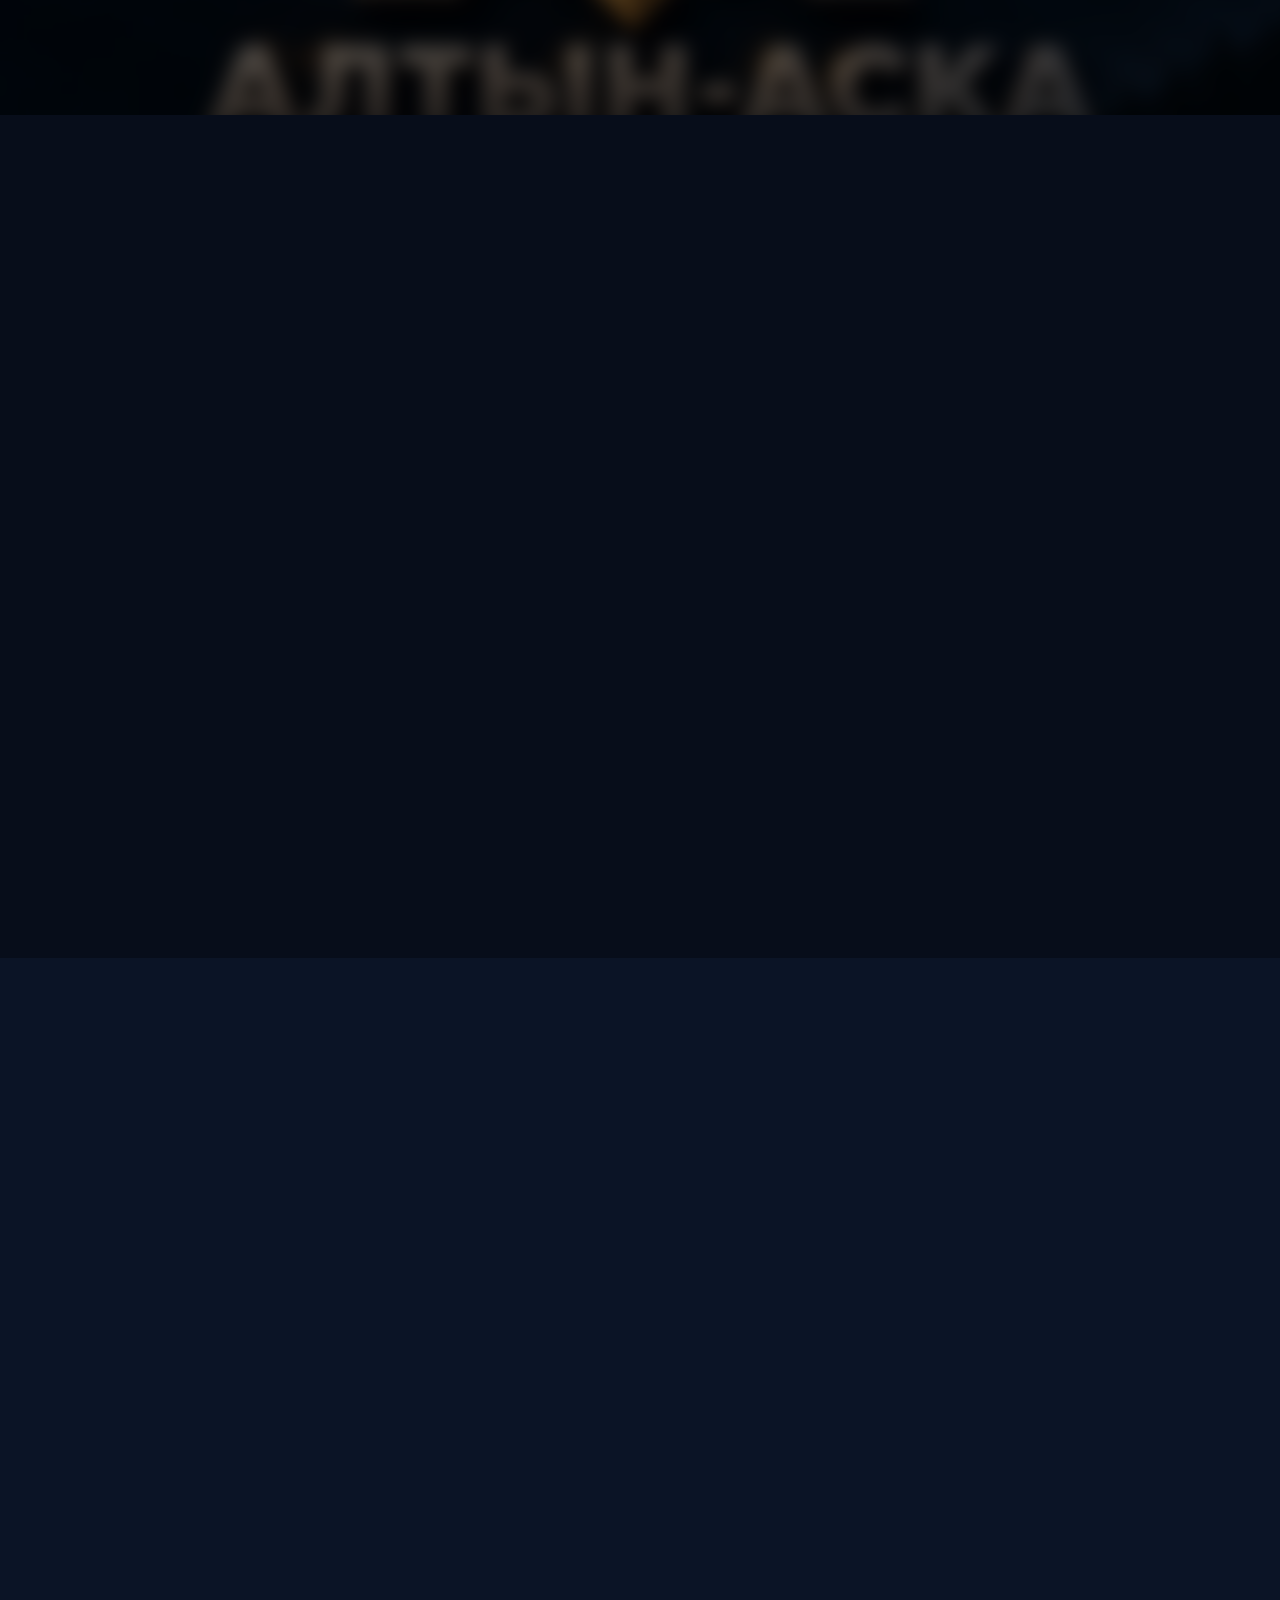
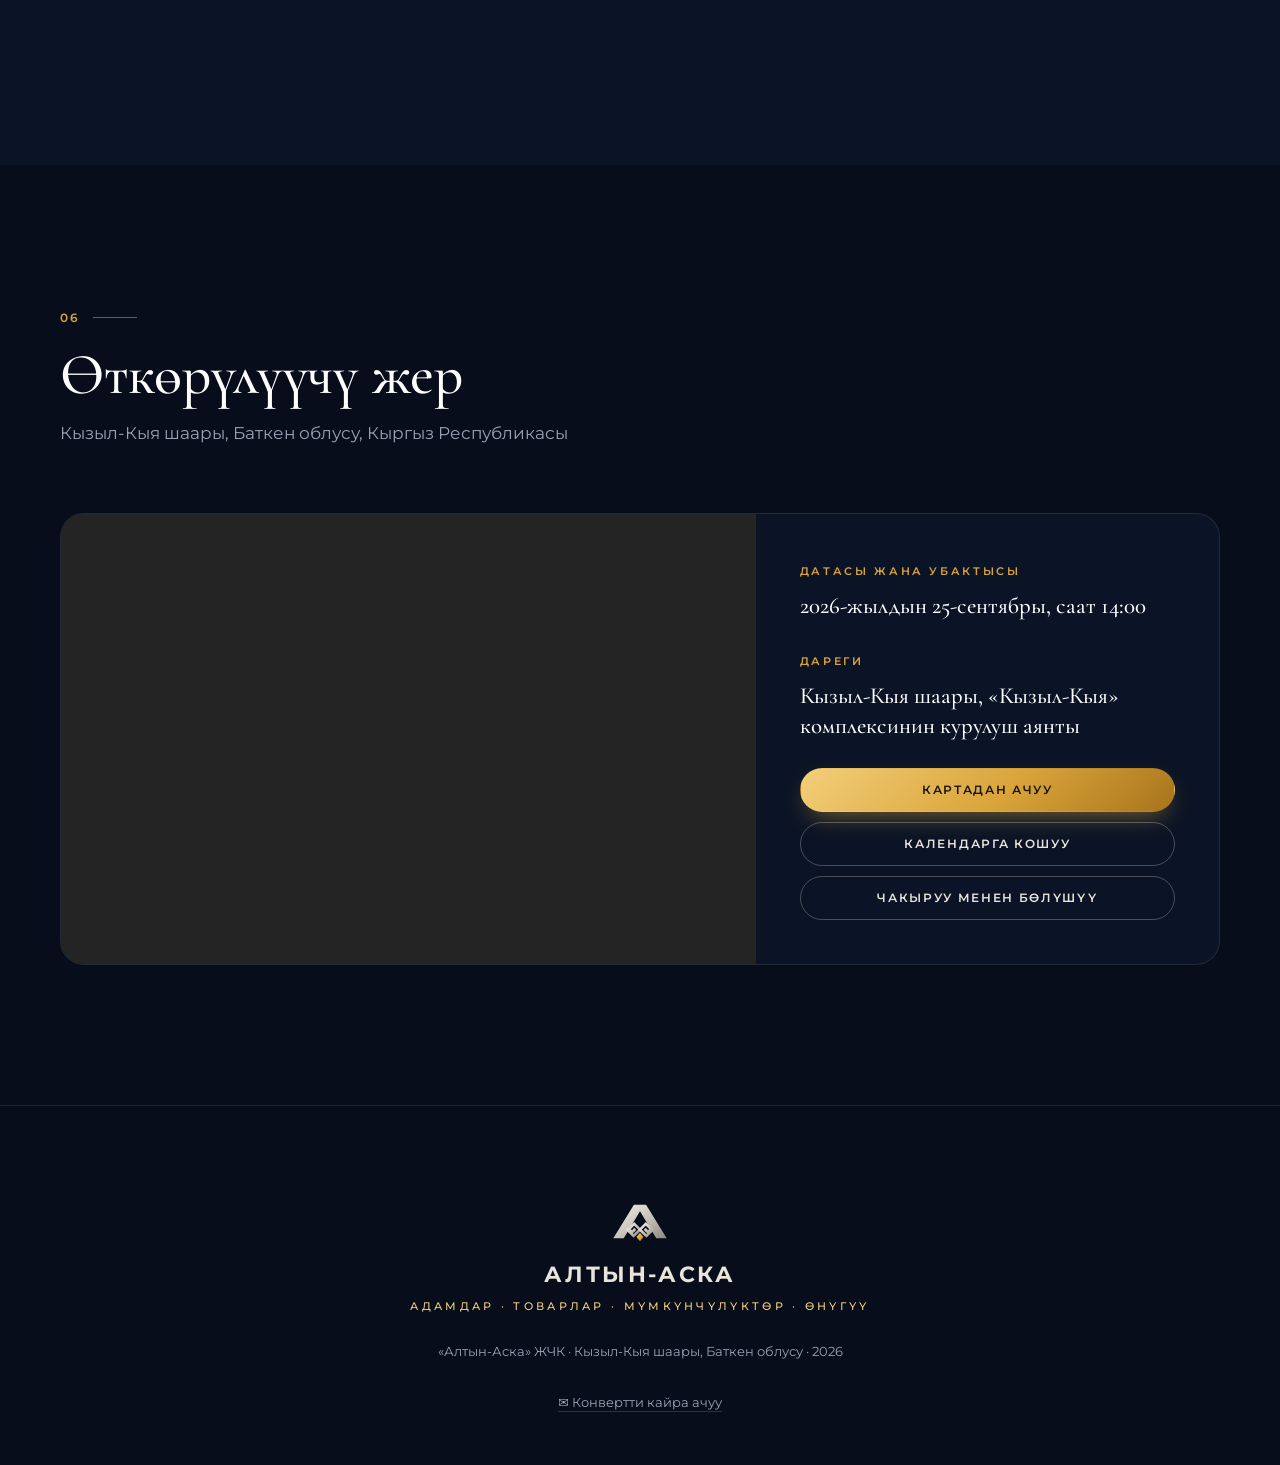
==== commit 5adc7d67: "Show a small YouTube player so music works on iPhone - Hidden iframe playback was blocked on iOS: a " ====
--- a/index.html
+++ b/index.html
@@ -455,7 +455,7 @@
   </span>
   <span class="music__label">Музыка</span>
 </button>
-<div class="music__player" aria-hidden="true"><div id="ytPlayer"></div></div>
+<div class="music__player" id="musicPlayer"><div id="ytPlayer"></div></div>
 
 <div class="toast" id="toast" role="status" aria-live="polite"></div>
 
--- a/css/style.css
+++ b/css/style.css
@@ -808,7 +808,18 @@
   border: 1px solid rgba(243, 207, 122, .6); border-radius: 50%;
   animation: pulse 2.2s ease-out infinite; pointer-events: none;
 }
-.music__player { position: fixed; left: 0; bottom: 0; z-index: -1; width: 200px; height: 200px; opacity: 0; pointer-events: none; }
+.music__player {
+  position: fixed; left: 16px; bottom: calc(max(16px, env(safe-area-inset-bottom)) + 58px); z-index: 129;
+  width: min(260px, 72vw); aspect-ratio: 16 / 9;
+  border: 1px solid var(--line); border-radius: 16px; overflow: hidden;
+  background: #000;
+  box-shadow: 0 20px 40px -18px rgba(0, 0, 0, .9);
+  opacity: 0; transform: translateY(14px) scale(.96); pointer-events: none;
+  transition: opacity .35s var(--ease), transform .35s var(--ease);
+}
+.music__player.is-open { opacity: 1; transform: none; pointer-events: auto; }
+.music__player iframe, .music__player > div { display: block; width: 100%; height: 100%; border: 0; }
+@supports not (aspect-ratio: 1 / 1) { .music__player { height: 146px; } }
 @media (max-width: 560px) {
   .music { padding: 0 5px; }
   .music__label { display: none; }
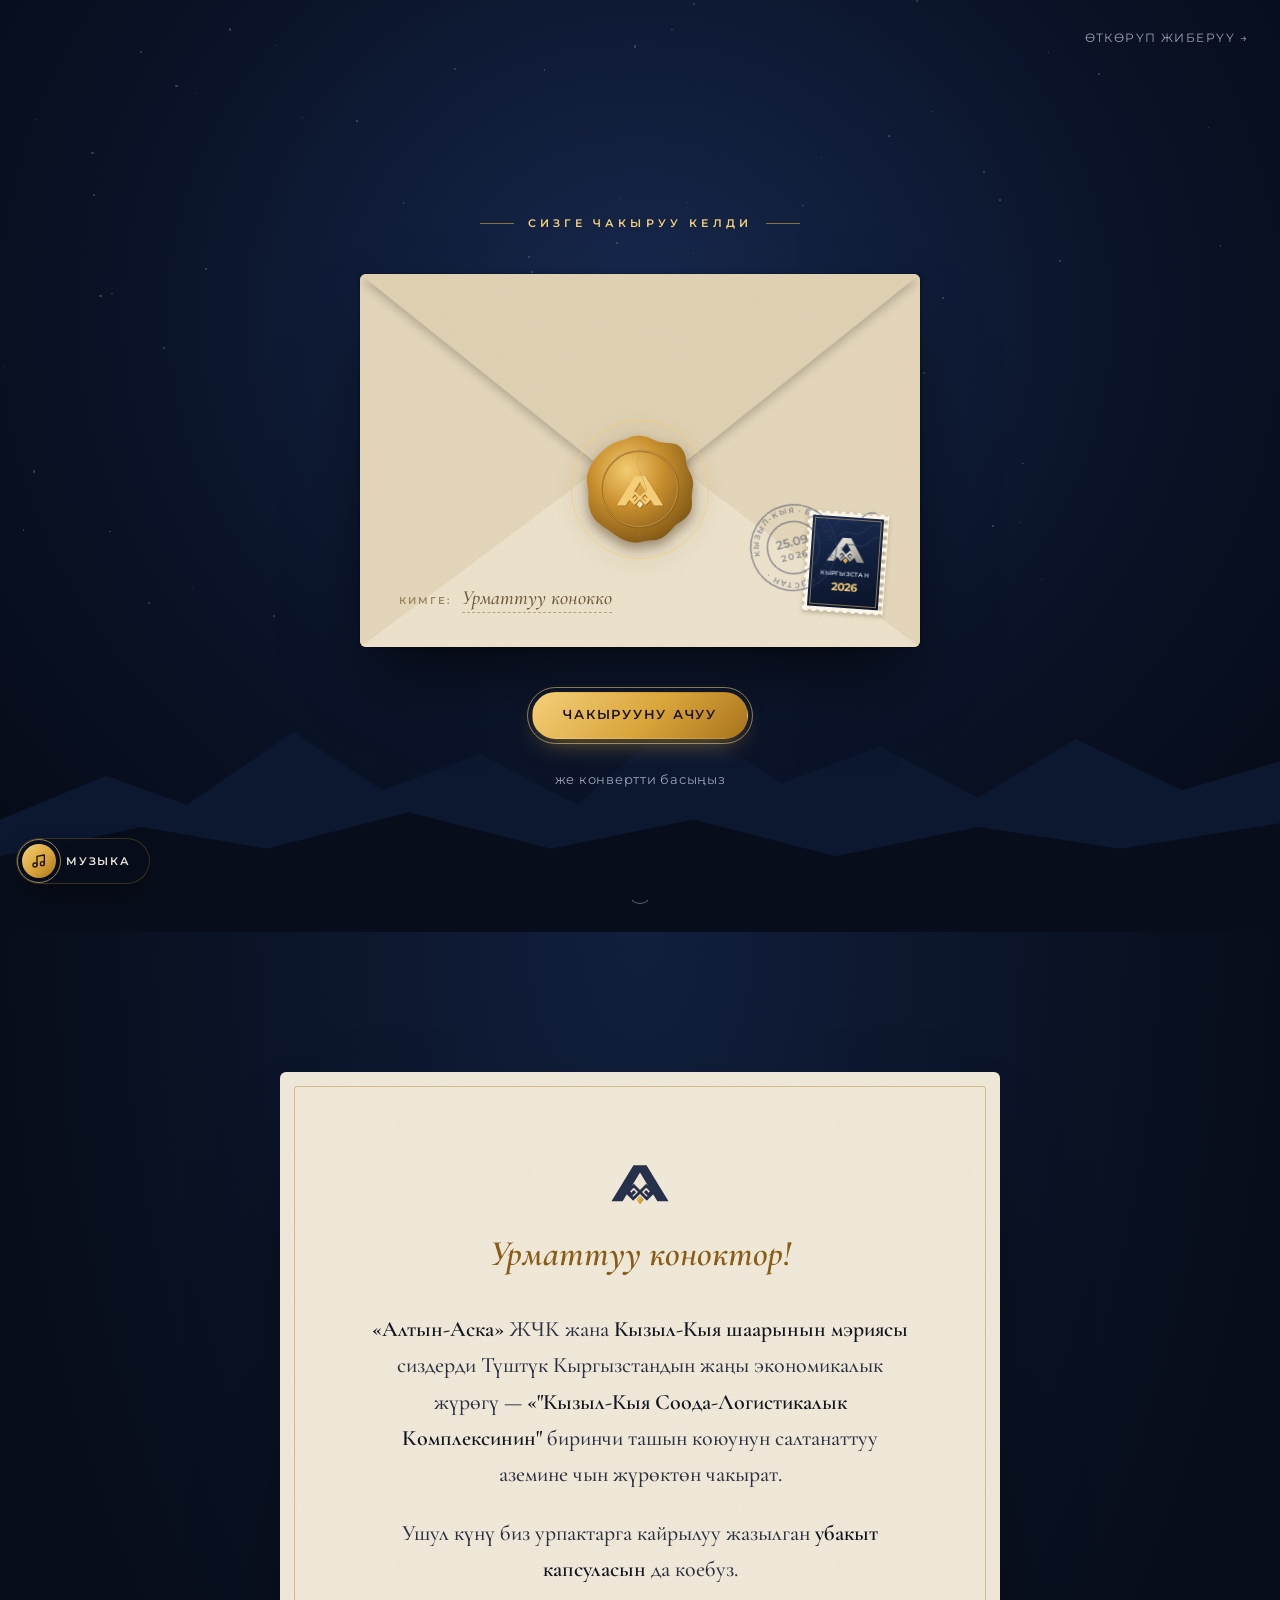
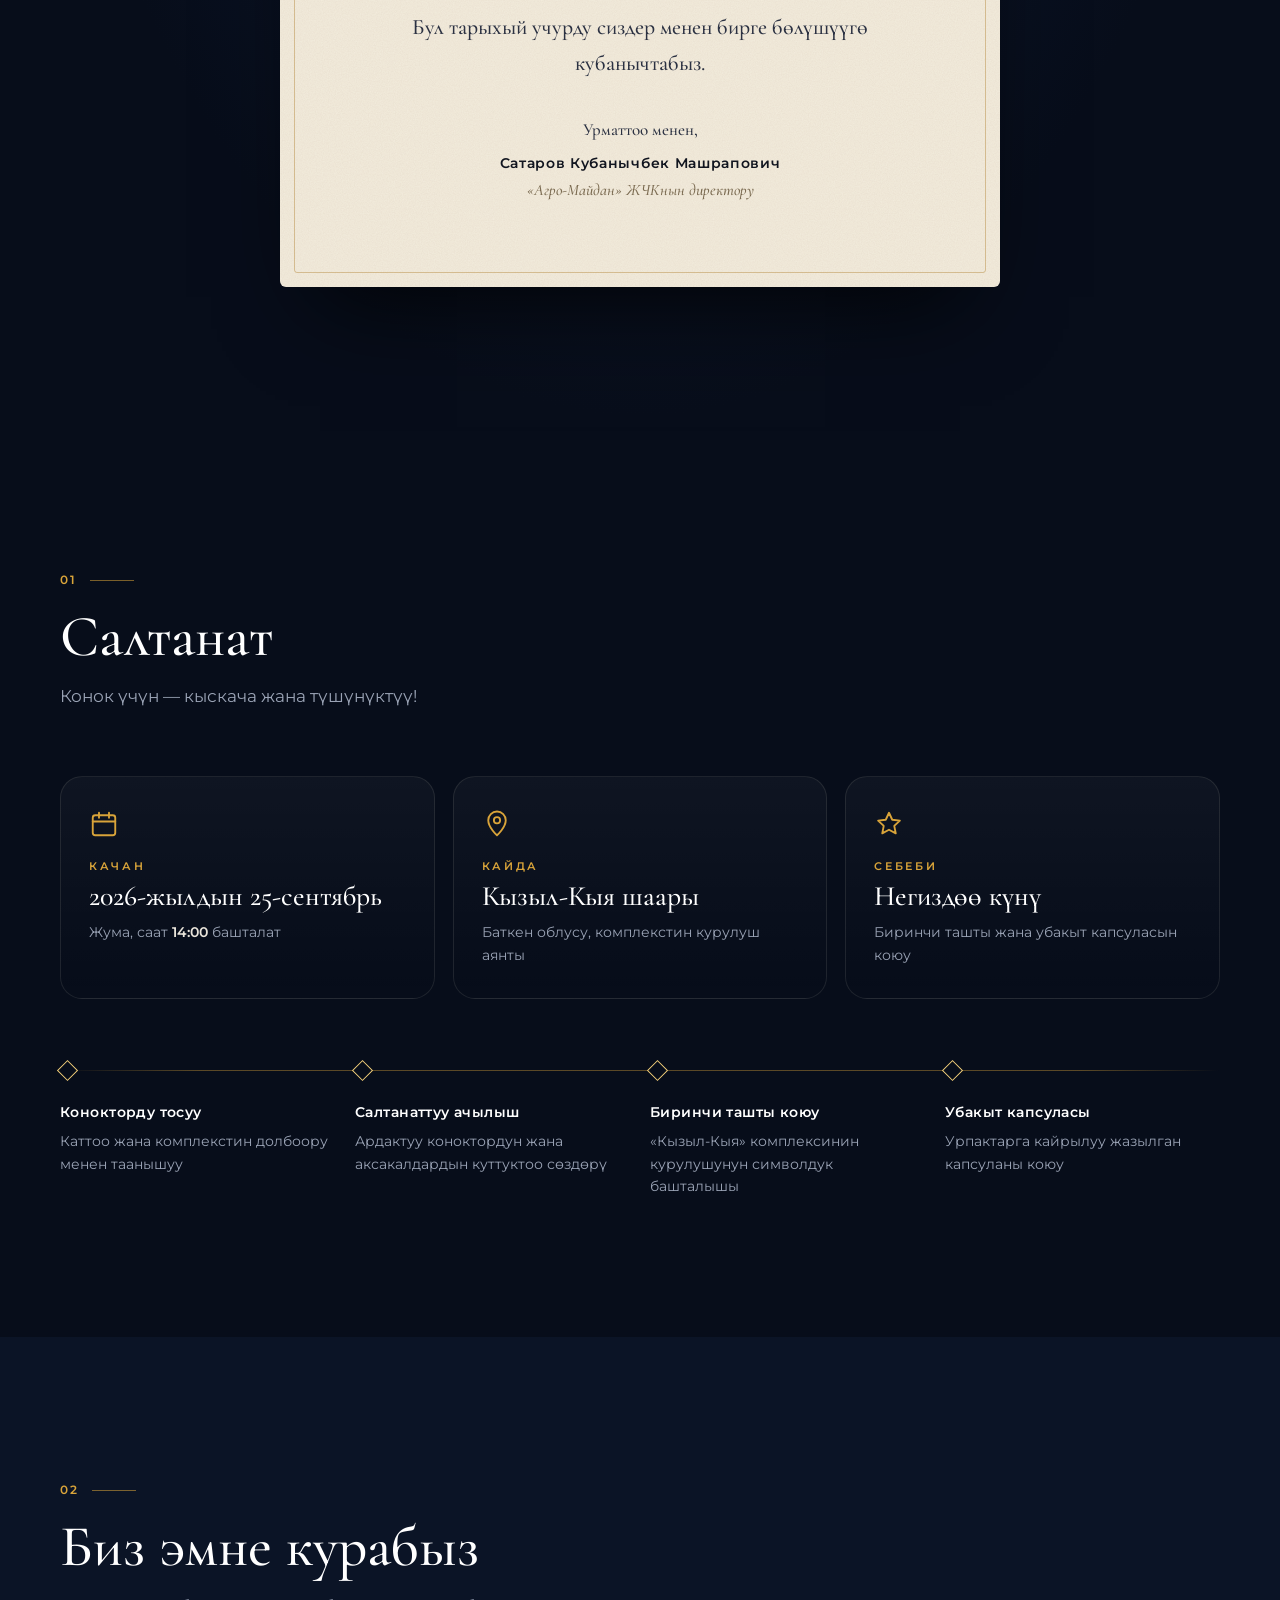
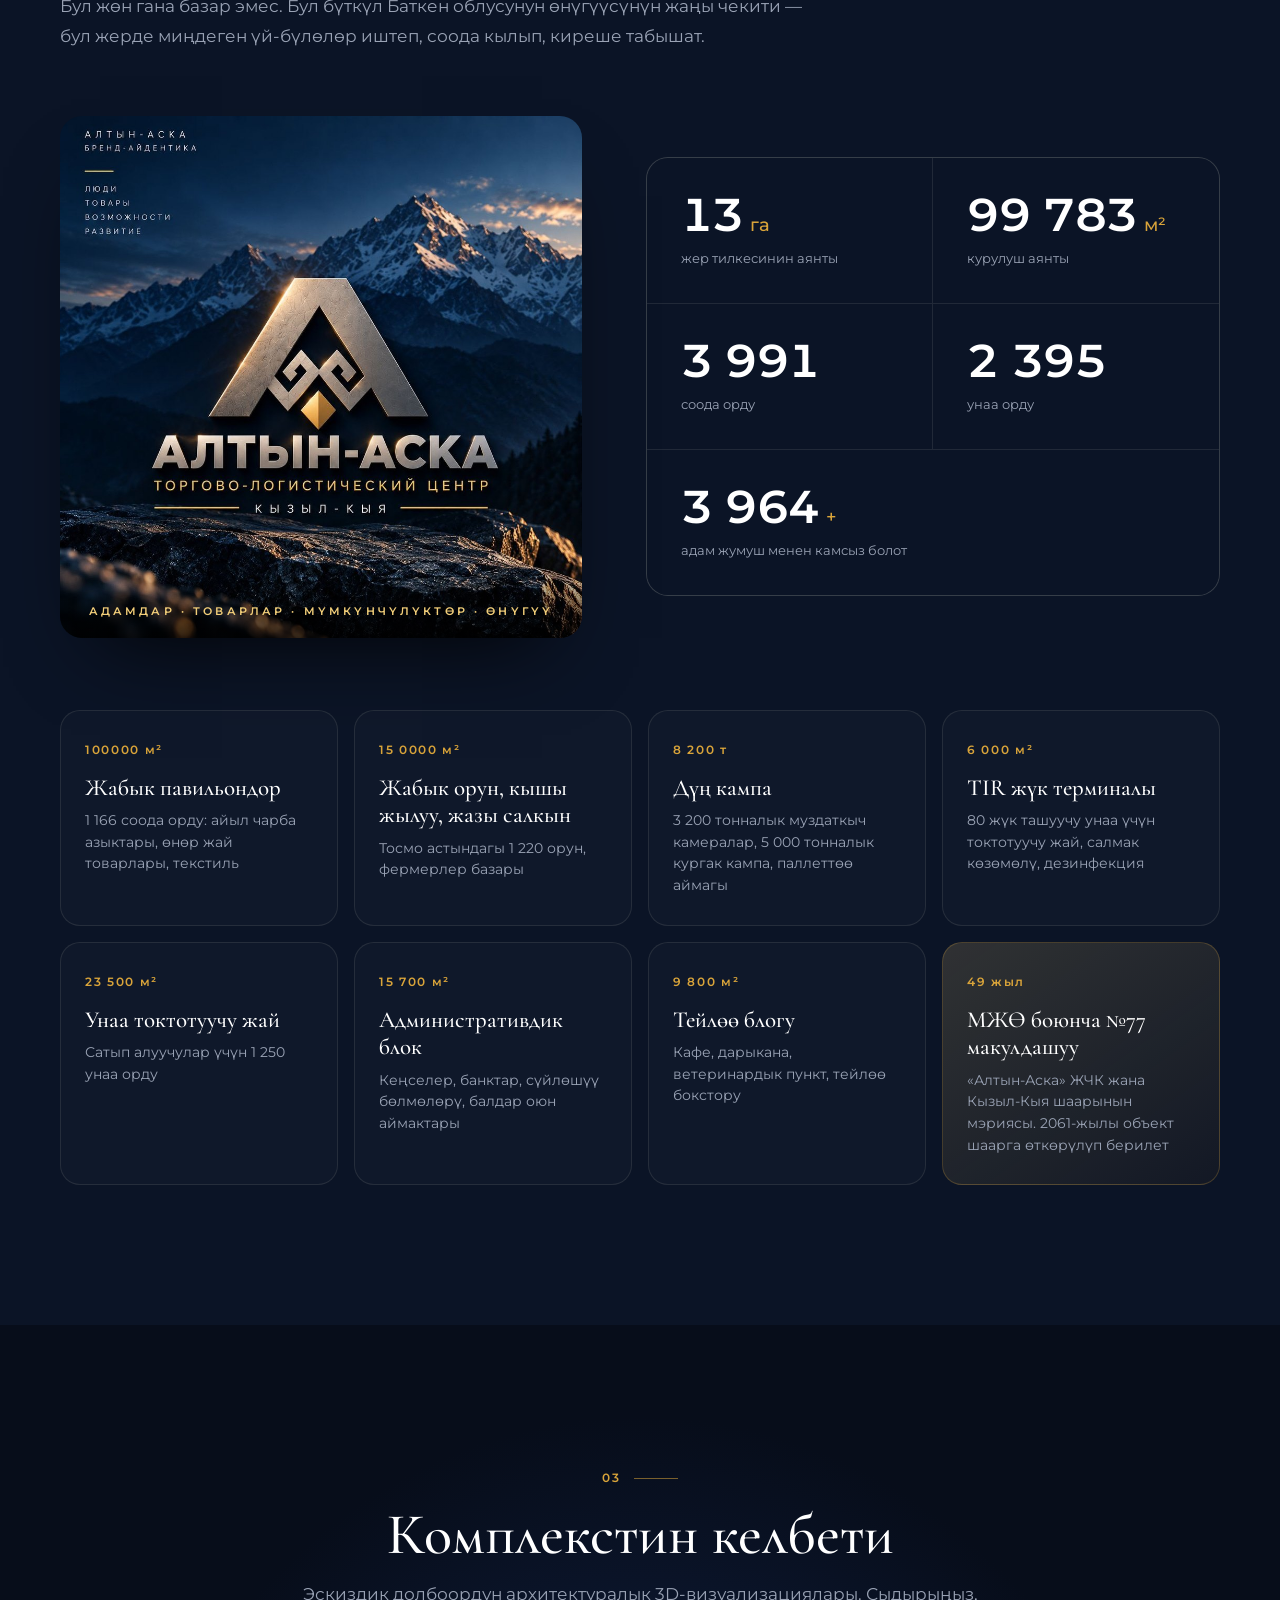
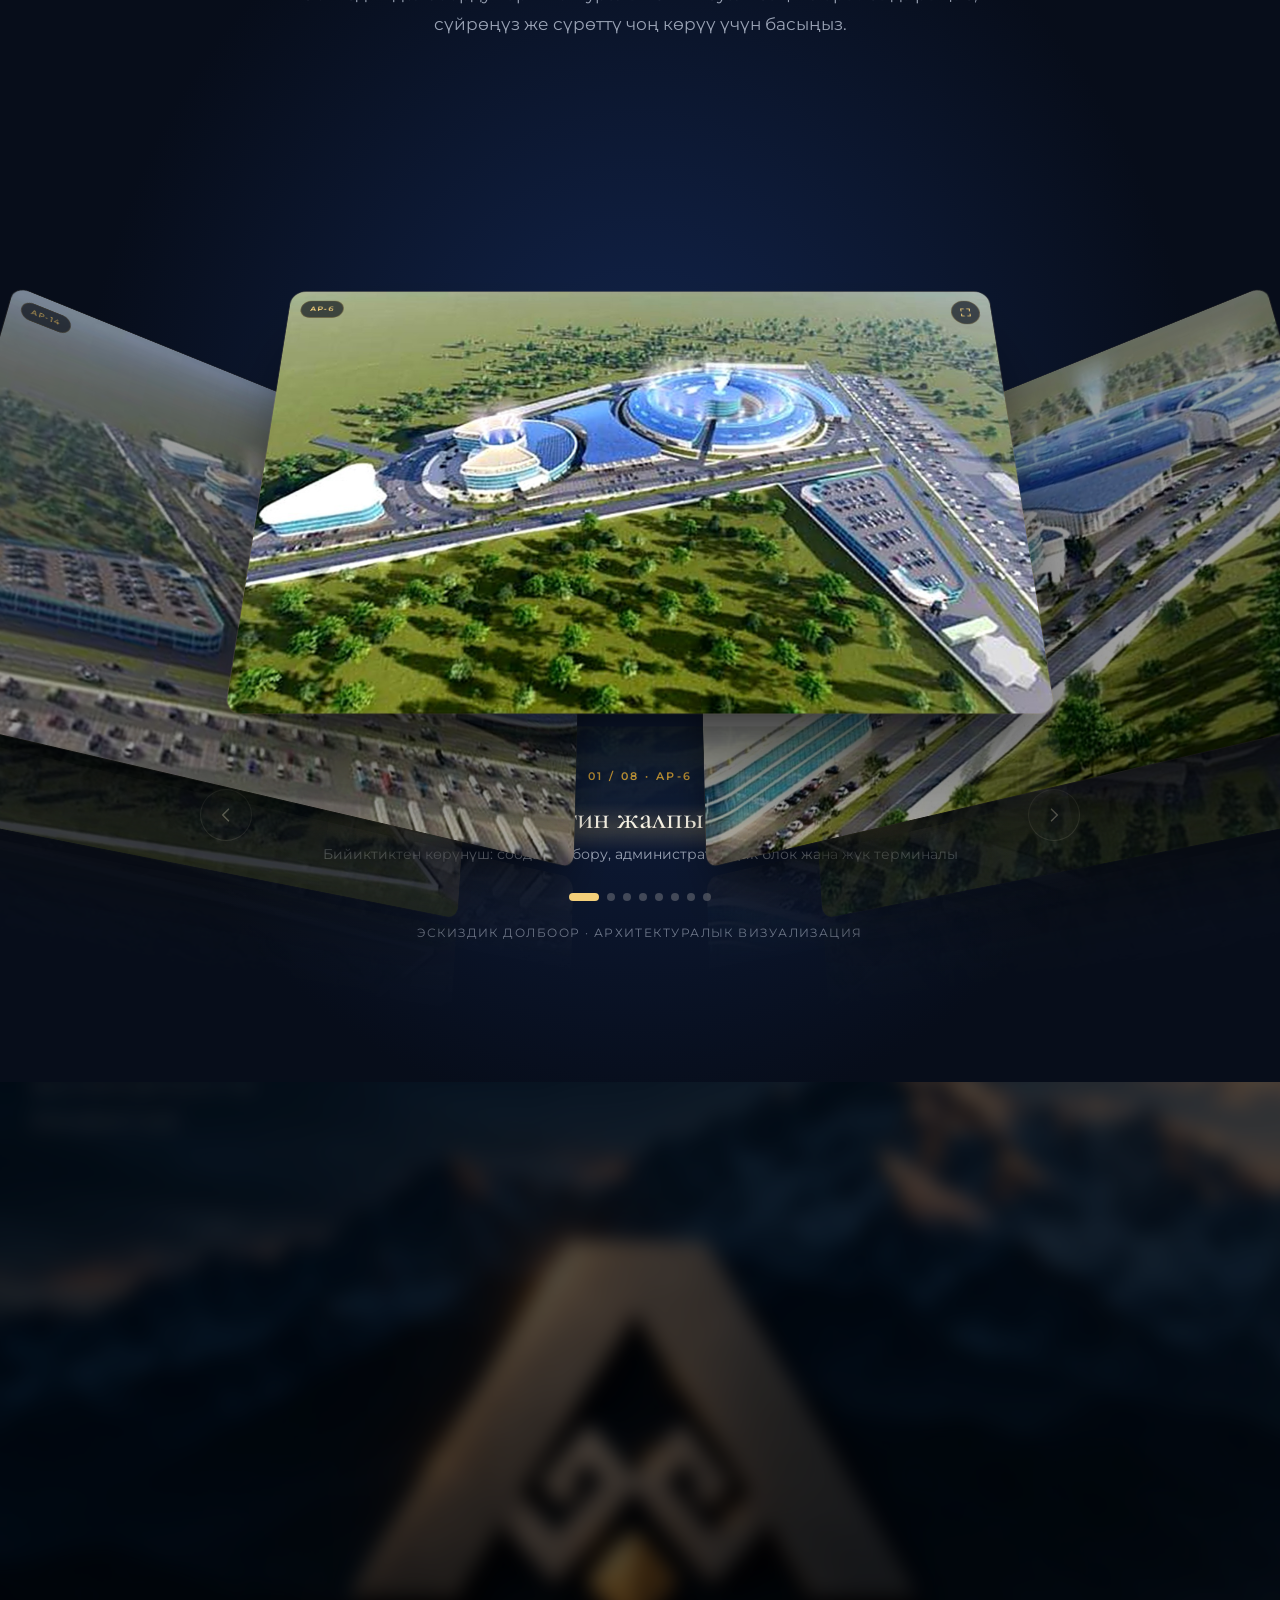
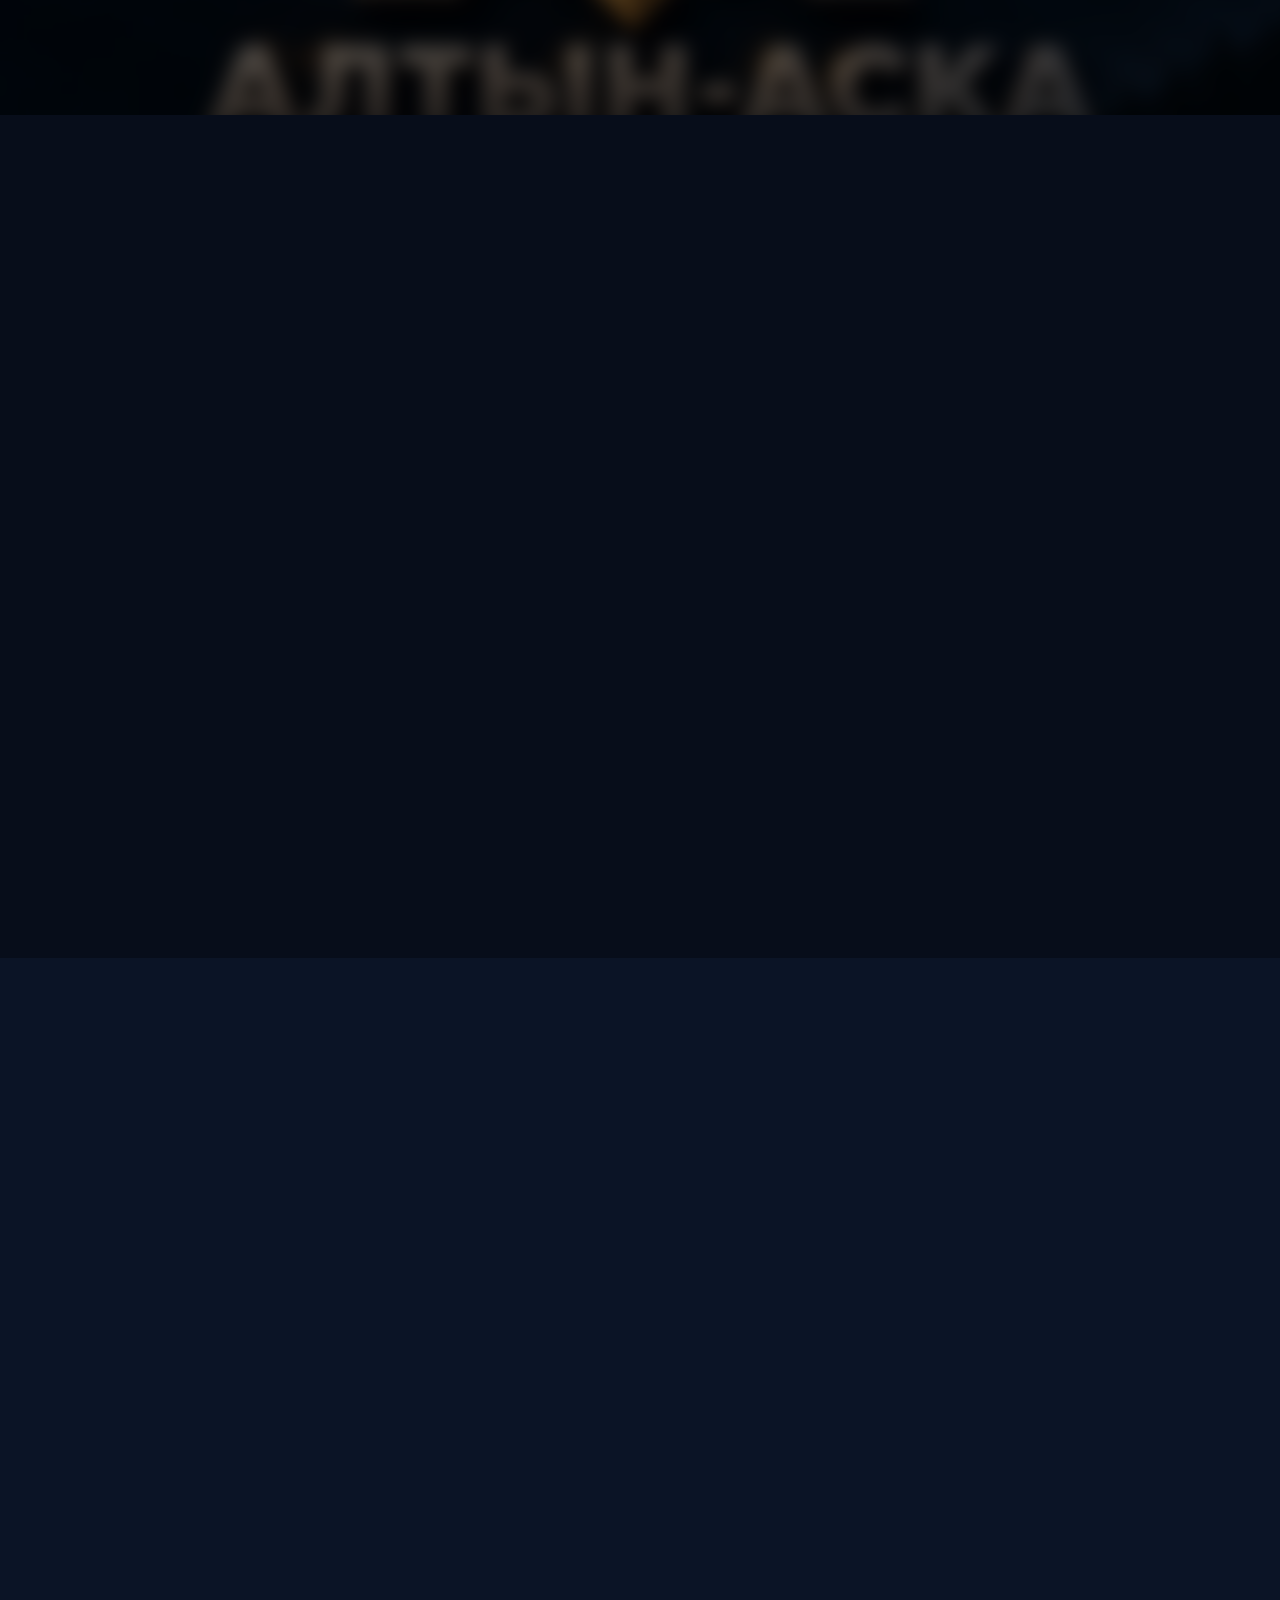
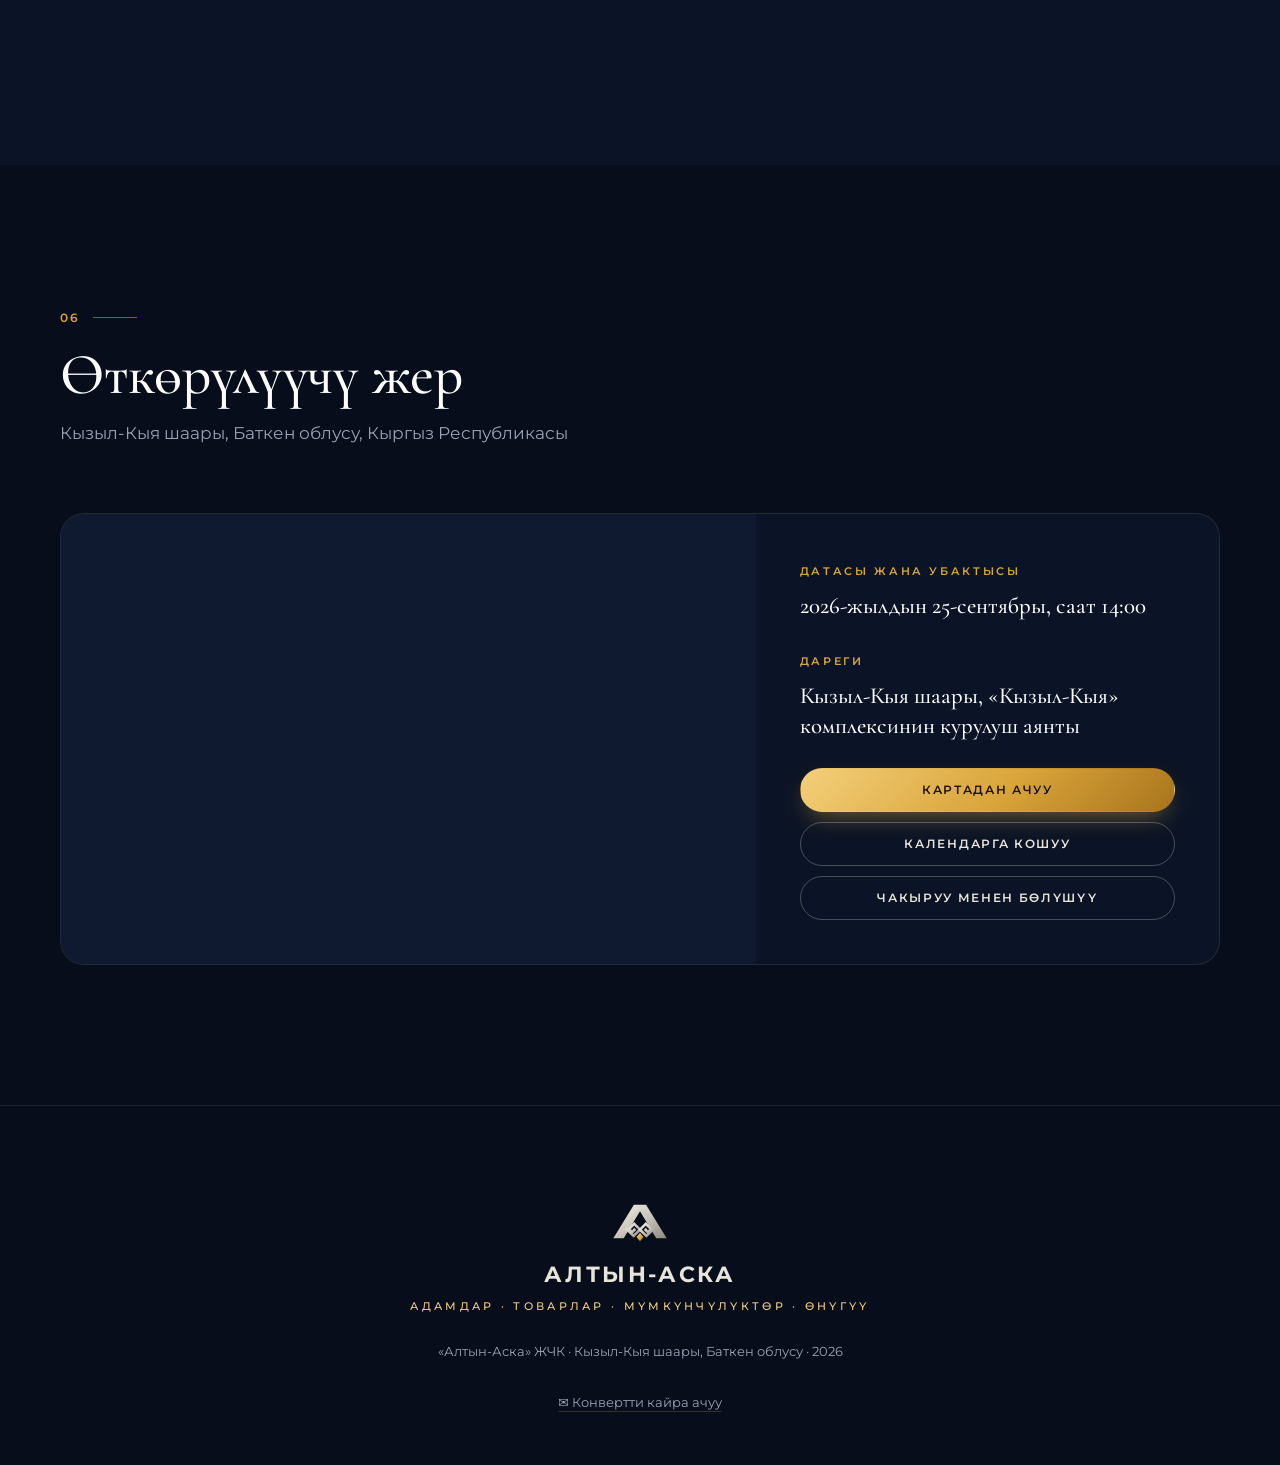
==== commit 3d999647: "Sign the invitation letter from Satarov, Agro-Maidan LLC Co-Authored-By: Claude Opus 5 <noreply@anth" ====
--- a/index.html
+++ b/index.html
@@ -193,8 +193,8 @@
       <p>Бул тарыхый учурду сиздер менен бирге бөлүшүүгө кубанычтабыз.</p>
       <div class="paper__sign">
         <span>Урматтоо менен,</span>
-        <strong>Шакиров Байстан Куттугалиевич</strong>
-        <em>«Алтын-Аска» ЖЧКнын башкы директору</em>
+        <strong>Сатаров Кубанычбек Машрапович</strong>
+        <em>«Агро-Майдан» ЖЧКнын директору</em>
       </div>
     </article>
   </section>
--- a/css/style.css
+++ b/css/style.css
@@ -808,18 +808,7 @@
   border: 1px solid rgba(243, 207, 122, .6); border-radius: 50%;
   animation: pulse 2.2s ease-out infinite; pointer-events: none;
 }
-.music__player {
-  position: fixed; left: 16px; bottom: calc(max(16px, env(safe-area-inset-bottom)) + 58px); z-index: 129;
-  width: min(260px, 72vw); aspect-ratio: 16 / 9;
-  border: 1px solid var(--line); border-radius: 16px; overflow: hidden;
-  background: #000;
-  box-shadow: 0 20px 40px -18px rgba(0, 0, 0, .9);
-  opacity: 0; transform: translateY(14px) scale(.96); pointer-events: none;
-  transition: opacity .35s var(--ease), transform .35s var(--ease);
-}
-.music__player.is-open { opacity: 1; transform: none; pointer-events: auto; }
-.music__player iframe, .music__player > div { display: block; width: 100%; height: 100%; border: 0; }
-@supports not (aspect-ratio: 1 / 1) { .music__player { height: 146px; } }
+.music__player { position: fixed; left: 0; bottom: 0; z-index: -1; width: 200px; height: 200px; opacity: 0; pointer-events: none; }
 @media (max-width: 560px) {
   .music { padding: 0 5px; }
   .music__label { display: none; }
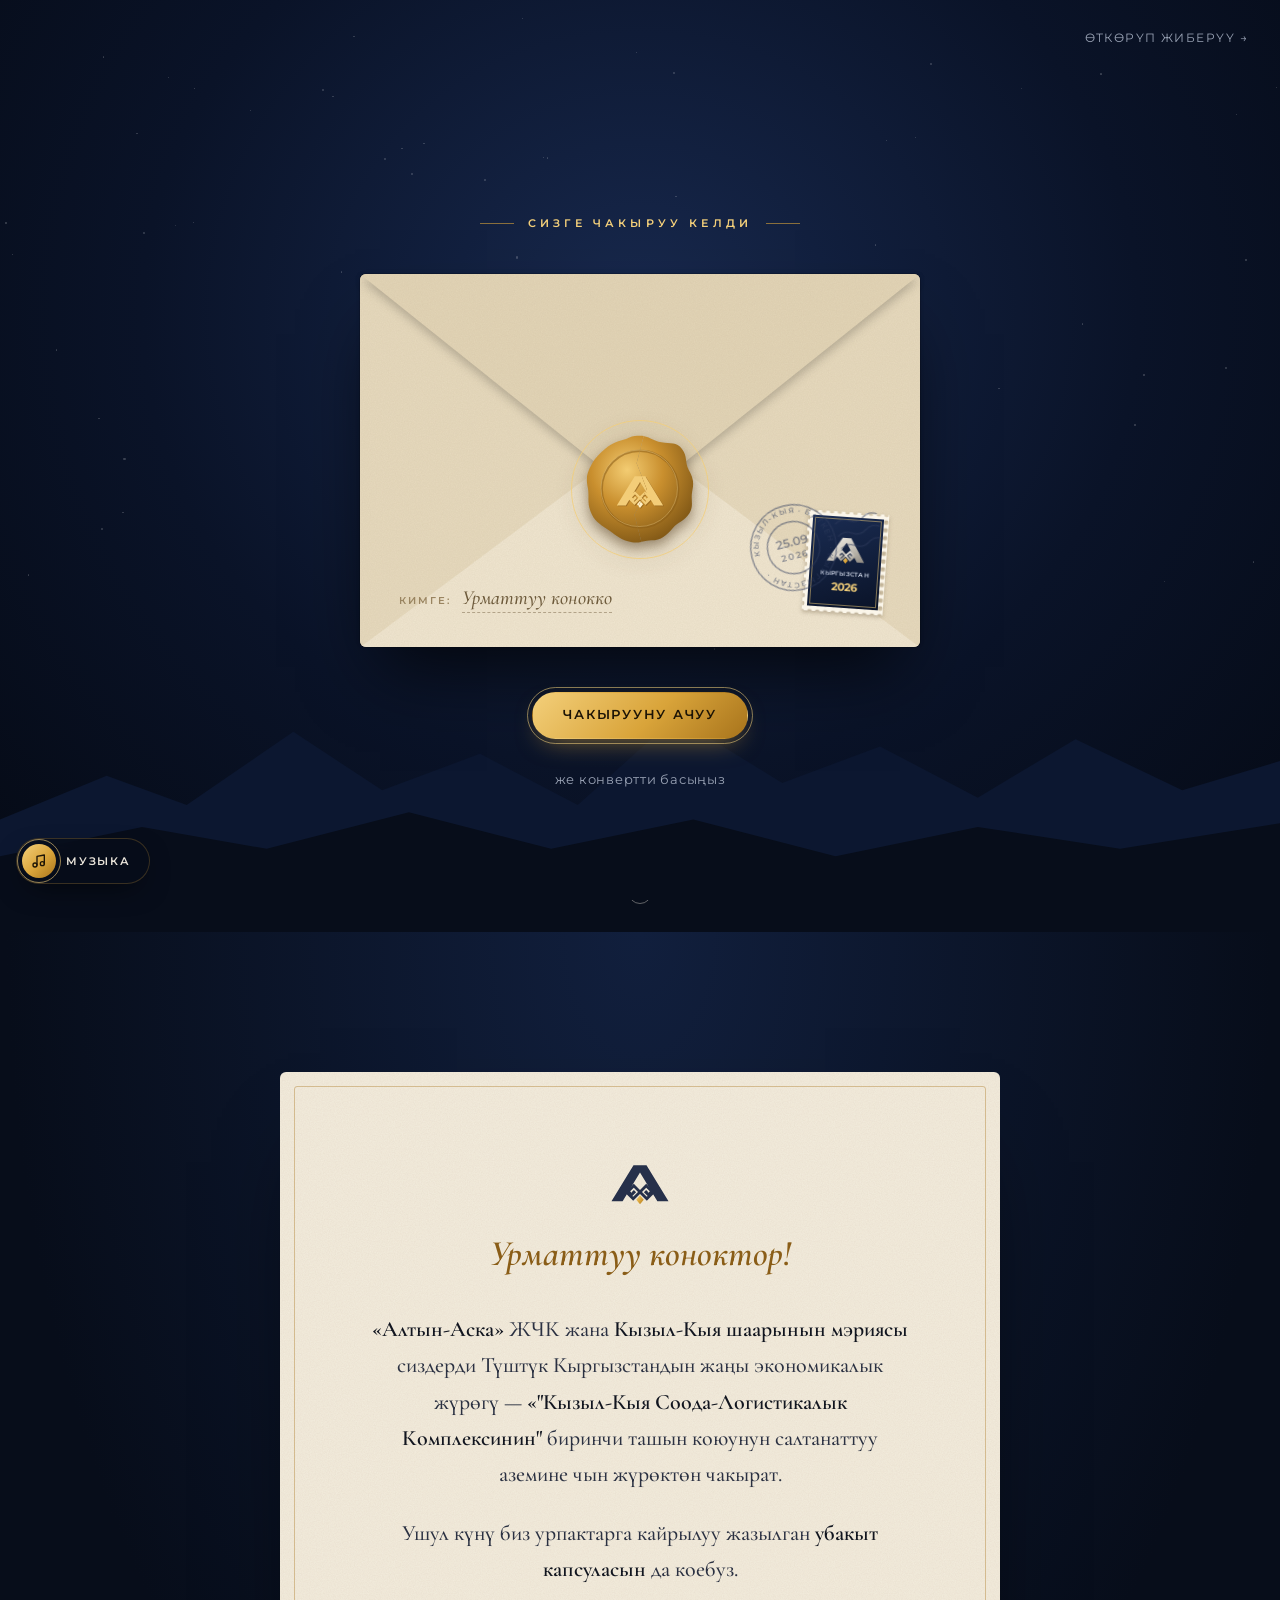
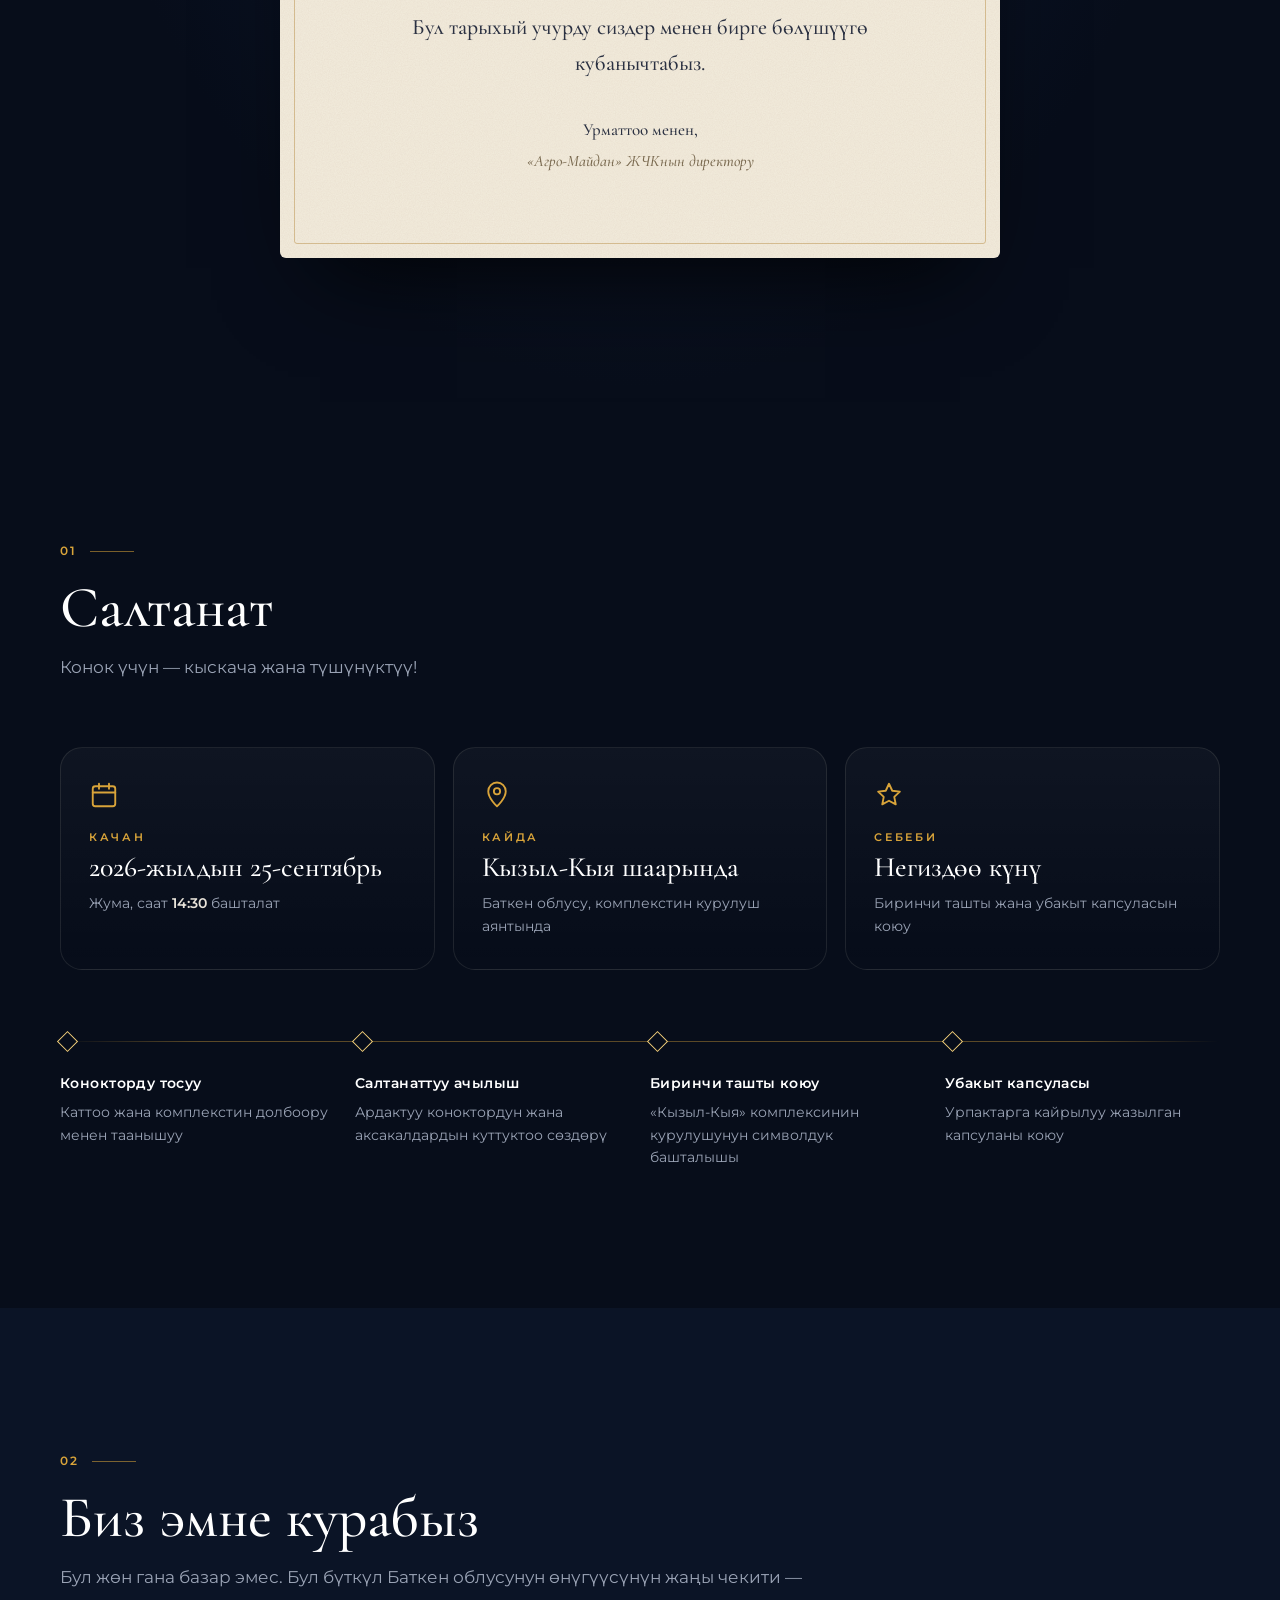
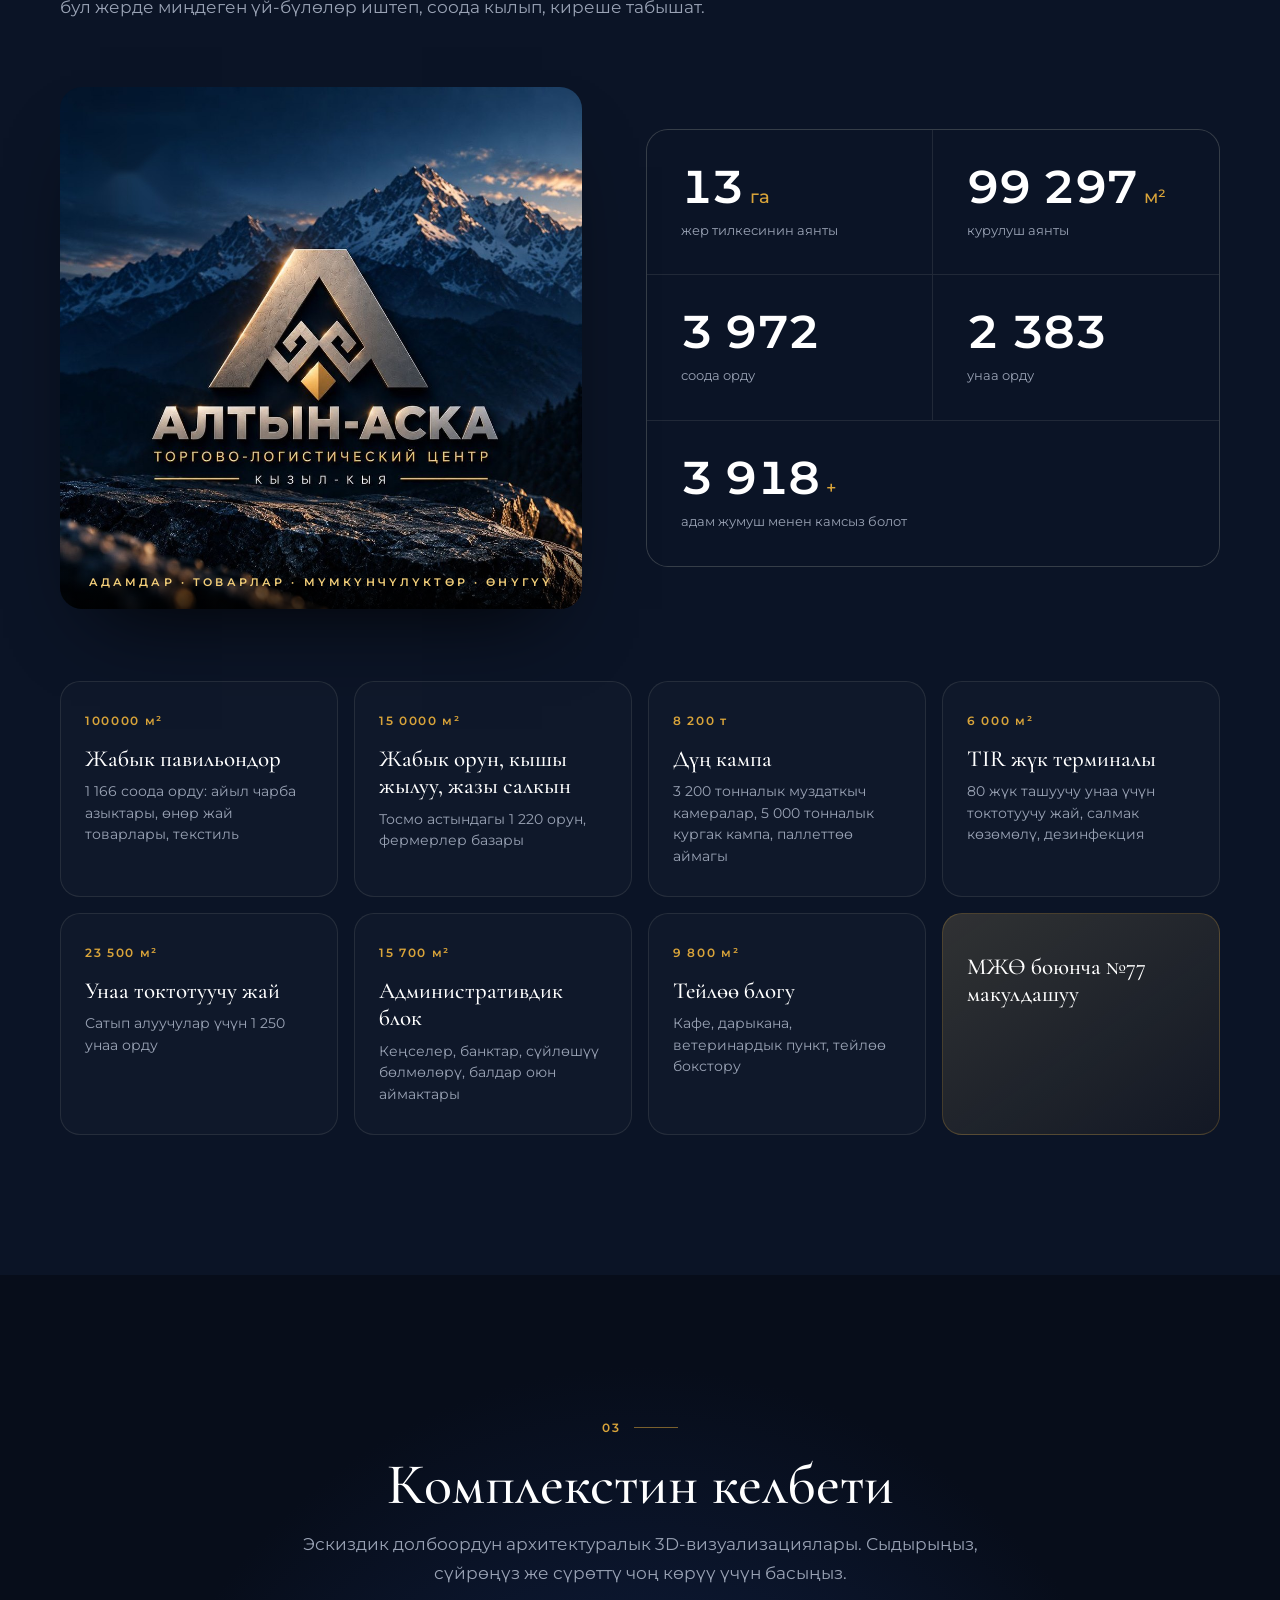
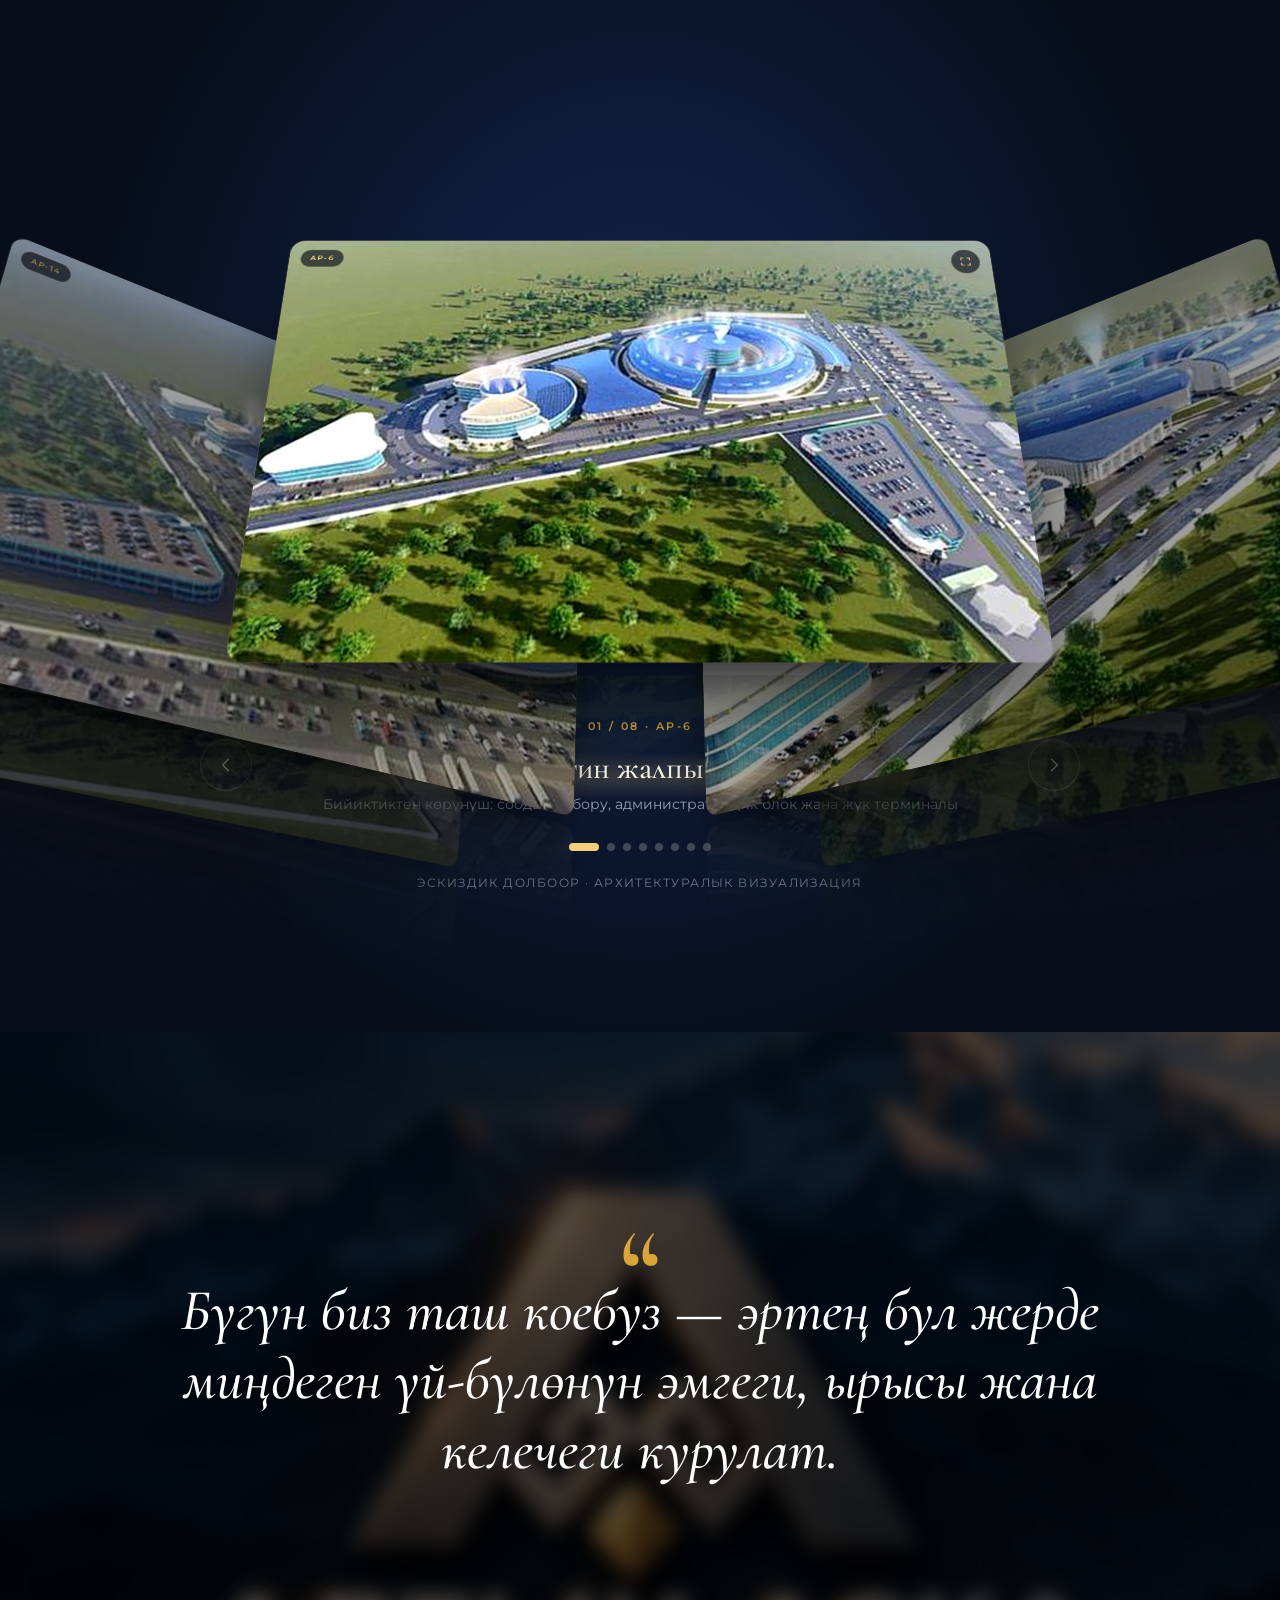
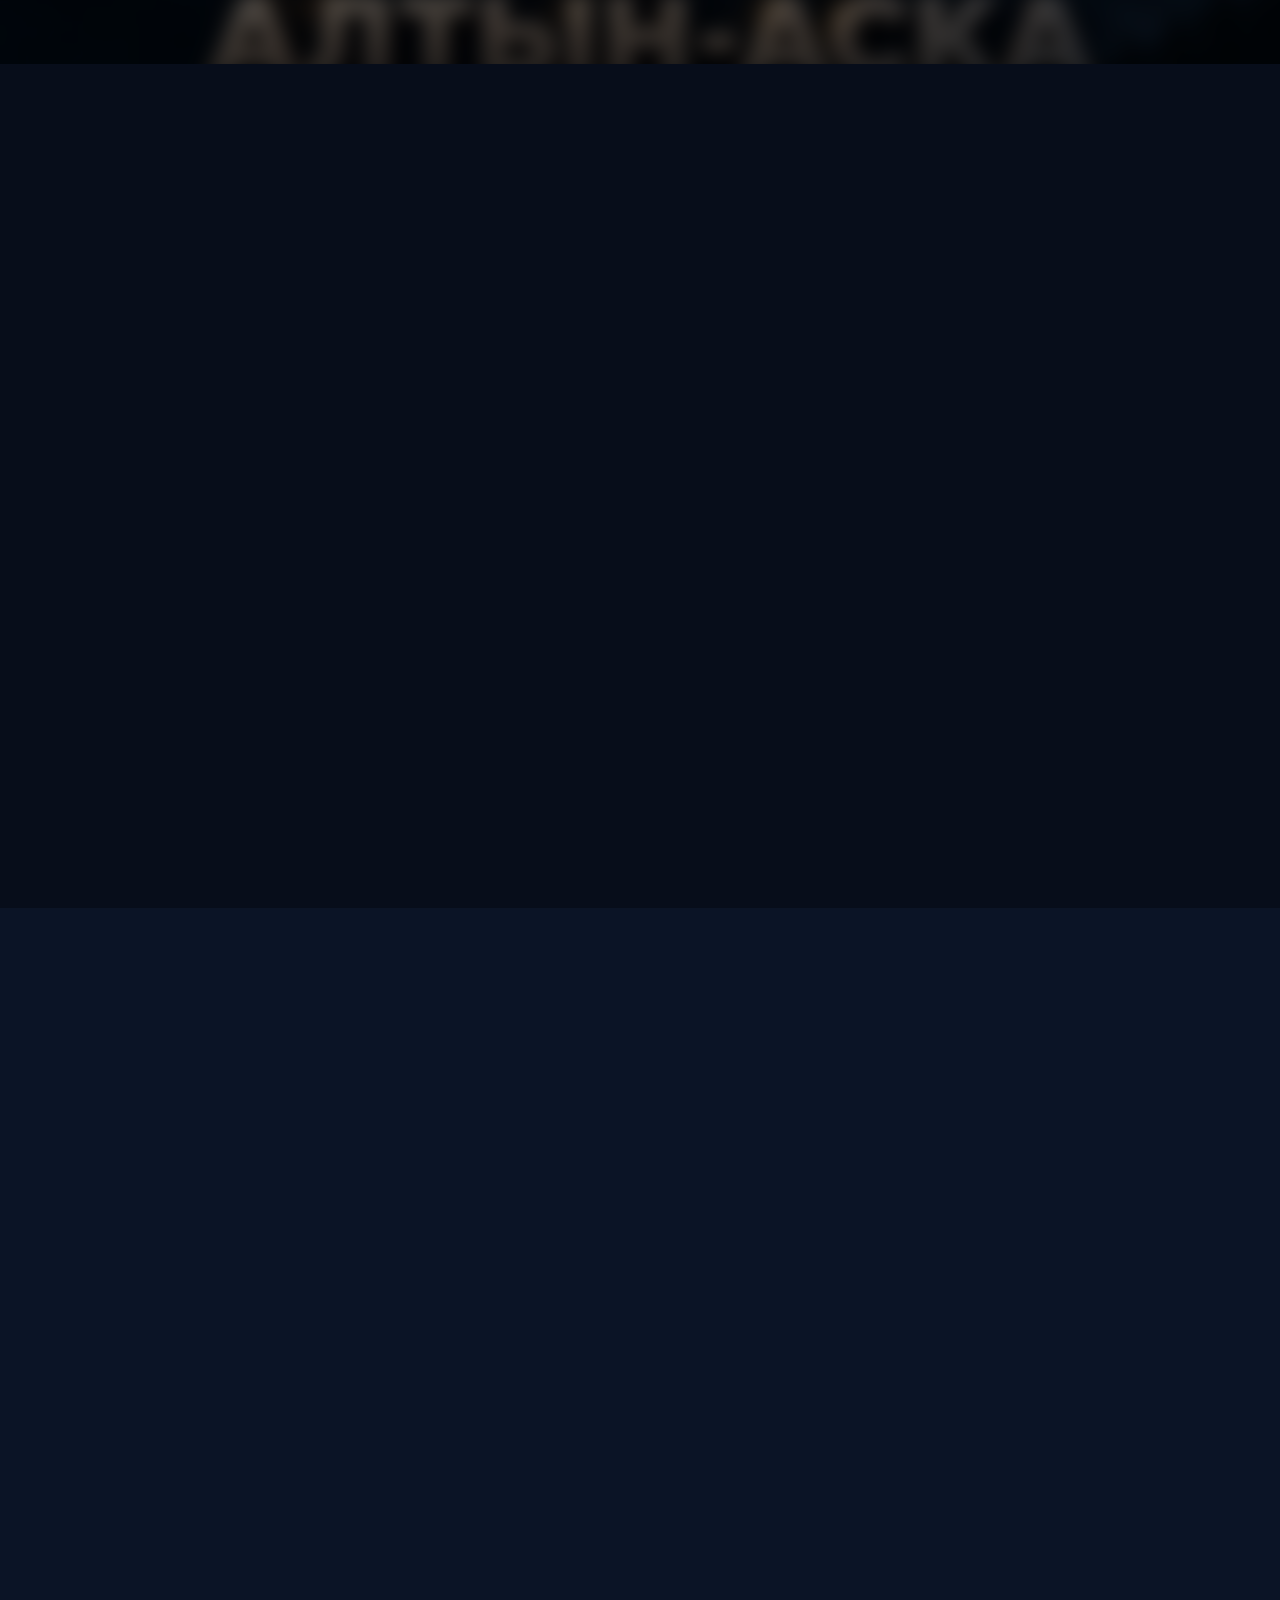
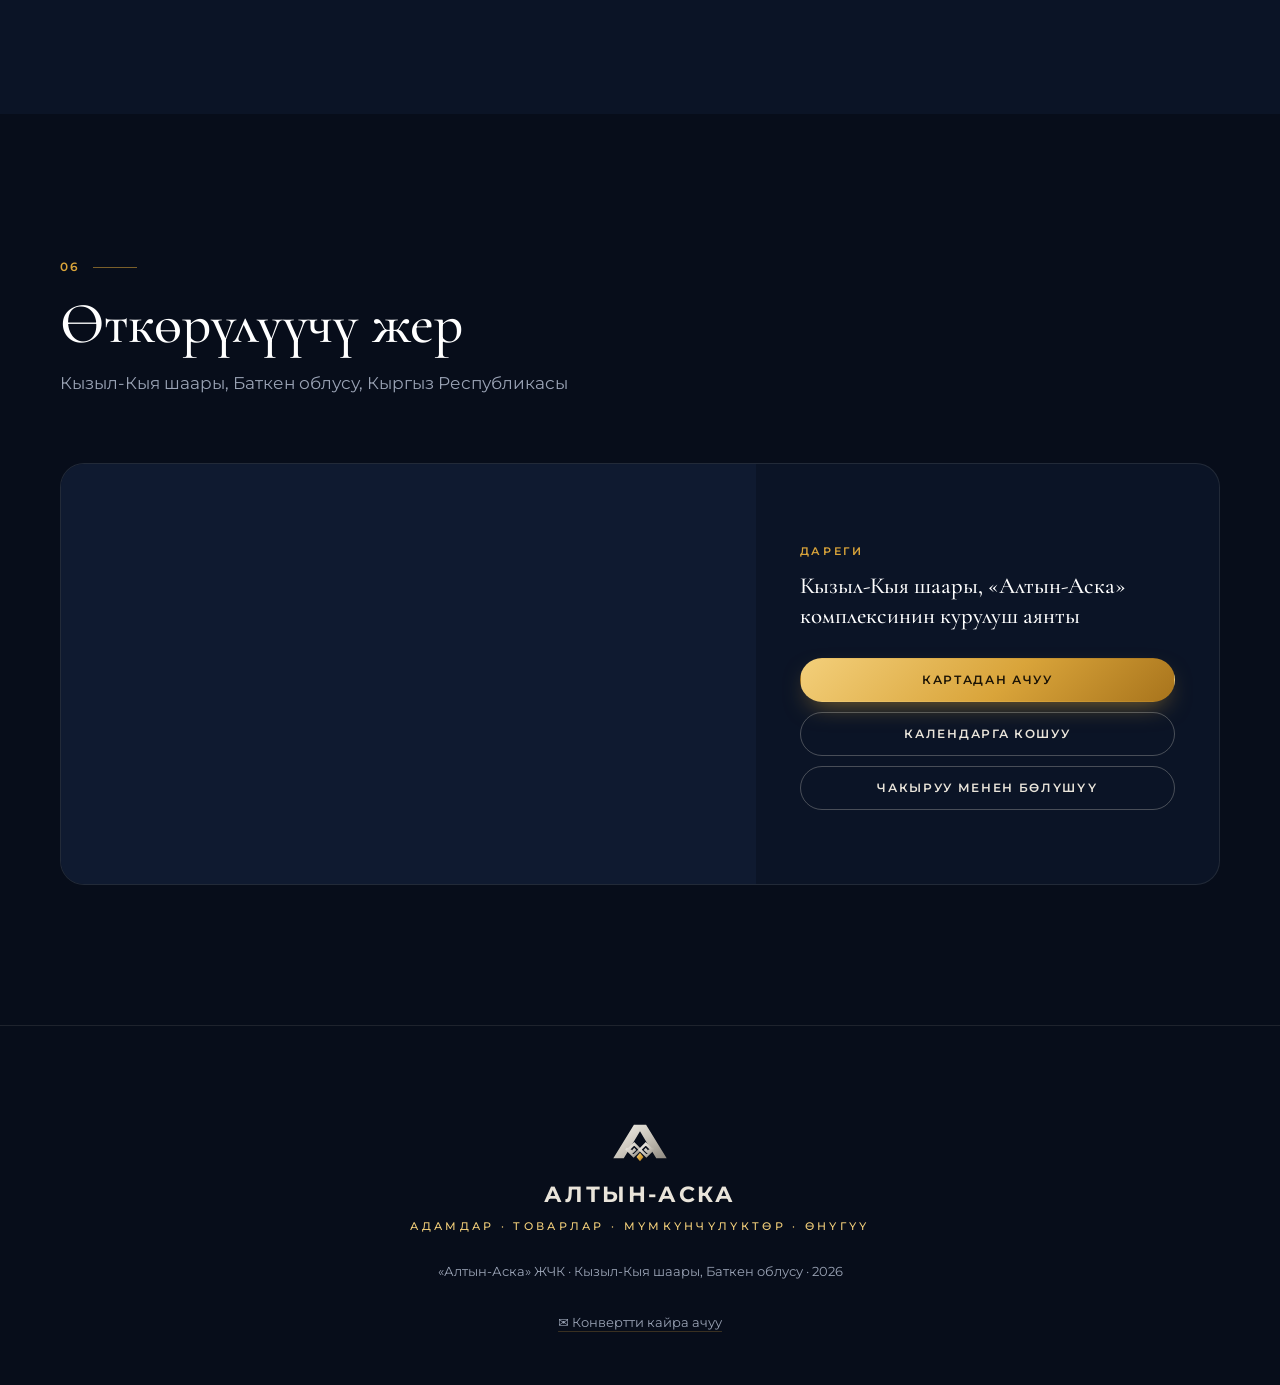
==== commit 59d16924: "Start at 14:30, clean poster, keep both pages hand-editable - Ceremony start moved to 14:30 (countdo" ====
--- a/index.html
+++ b/index.html
@@ -164,7 +164,7 @@
       <div class="hero__date">
         <span>Жума</span>
         <strong>2026-жылдын 25-сентябрь</strong>
-        <span data-time>14:00</span>
+        <span data-time>14:30</span>
       </div>
 
       <div class="countdown" id="countdown" aria-label="Салтанатка чейин калды">
@@ -193,7 +193,6 @@
       <p>Бул тарыхый учурду сиздер менен бирге бөлүшүүгө кубанычтабыз.</p>
       <div class="paper__sign">
         <span>Урматтоо менен,</span>
-        <strong>Сатаров Кубанычбек Машрапович</strong>
         <em>«Агро-Майдан» ЖЧКнын директору</em>
       </div>
     </article>
@@ -213,13 +212,13 @@
           <svg viewBox="0 0 24 24" class="ico" aria-hidden="true"><rect x="3" y="5" width="18" height="16" rx="2"/><path d="M3 10h18M8 3v4M16 3v4"/></svg>
           <span class="info__label">Качан</span>
           <strong>2026-жылдын 25-сентябрь</strong>
-          <span>Жума, саат <b data-time>14:00</b> башталат</span>
+          <span>Жума, саат <b data-time>14:30</b> башталат</span>
         </div>
         <div class="info__card reveal">
           <svg viewBox="0 0 24 24" class="ico" aria-hidden="true"><path d="M12 21s-7-6.2-7-12a7 7 0 0 1 14 0c0 5.8-7 12-7 12z"/><circle cx="12" cy="9" r="2.5"/></svg>
           <span class="info__label">Кайда</span>
-          <strong>Кызыл-Кыя шаары</strong>
-          <span>Баткен облусу, комплекстин курулуш аянты</span>
+          <strong>Кызыл-Кыя шаарында</strong>
+          <span>Баткен облусу, комплекстин курулуш аянтында</span>
         </div>
         <div class="info__card reveal">
           <svg viewBox="0 0 24 24" class="ico" aria-hidden="true"><path d="M12 3l2.6 5.6 6.1.7-4.5 4.2 1.2 6L12 16.6 6.6 19.5l1.2-6L3.3 9.3l6.1-.7z"/></svg>
@@ -292,8 +291,7 @@
           <p>Кафе, дарыкана, ветеринардык пункт, тейлөө бокстору</p>
         </div>
         <div class="zone zone--accent reveal">
-          <span class="zone__n">49 жыл</span><h3>МЖӨ боюнча №77 макулдашуу</h3>
-          <p>«Алтын-Аска» ЖЧК жана Кызыл-Кыя шаарынын мэриясы. 2061-жылы объект шаарга өткөрүлүп берилет</p>
+        <h3>МЖӨ боюнча №77 макулдашуу</h3>
         </div>
       </div>
     </div>
@@ -404,12 +402,8 @@
         </div>
         <div class="place__side">
           <div>
-            <span class="info__label">Датасы жана убактысы</span>
-            <strong>2026-жылдын 25-сентябры, саат <span data-time>14:00</span></strong>
-          </div>
-          <div>
             <span class="info__label">Дареги</span>
-            <strong>Кызыл-Кыя шаары, «Кызыл-Кыя» комплексинин курулуш аянты</strong>
+            <strong>Кызыл-Кыя шаары, «Алтын-Аска» комплексинин курулуш аянты</strong>
           </div>
           <div class="place__btns">
             <a class="btn btn--gold" target="_blank" rel="noopener" href="https://maps.app.goo.gl/RAks3B6GCmSB7t5H8">Картадан ачуу</a>
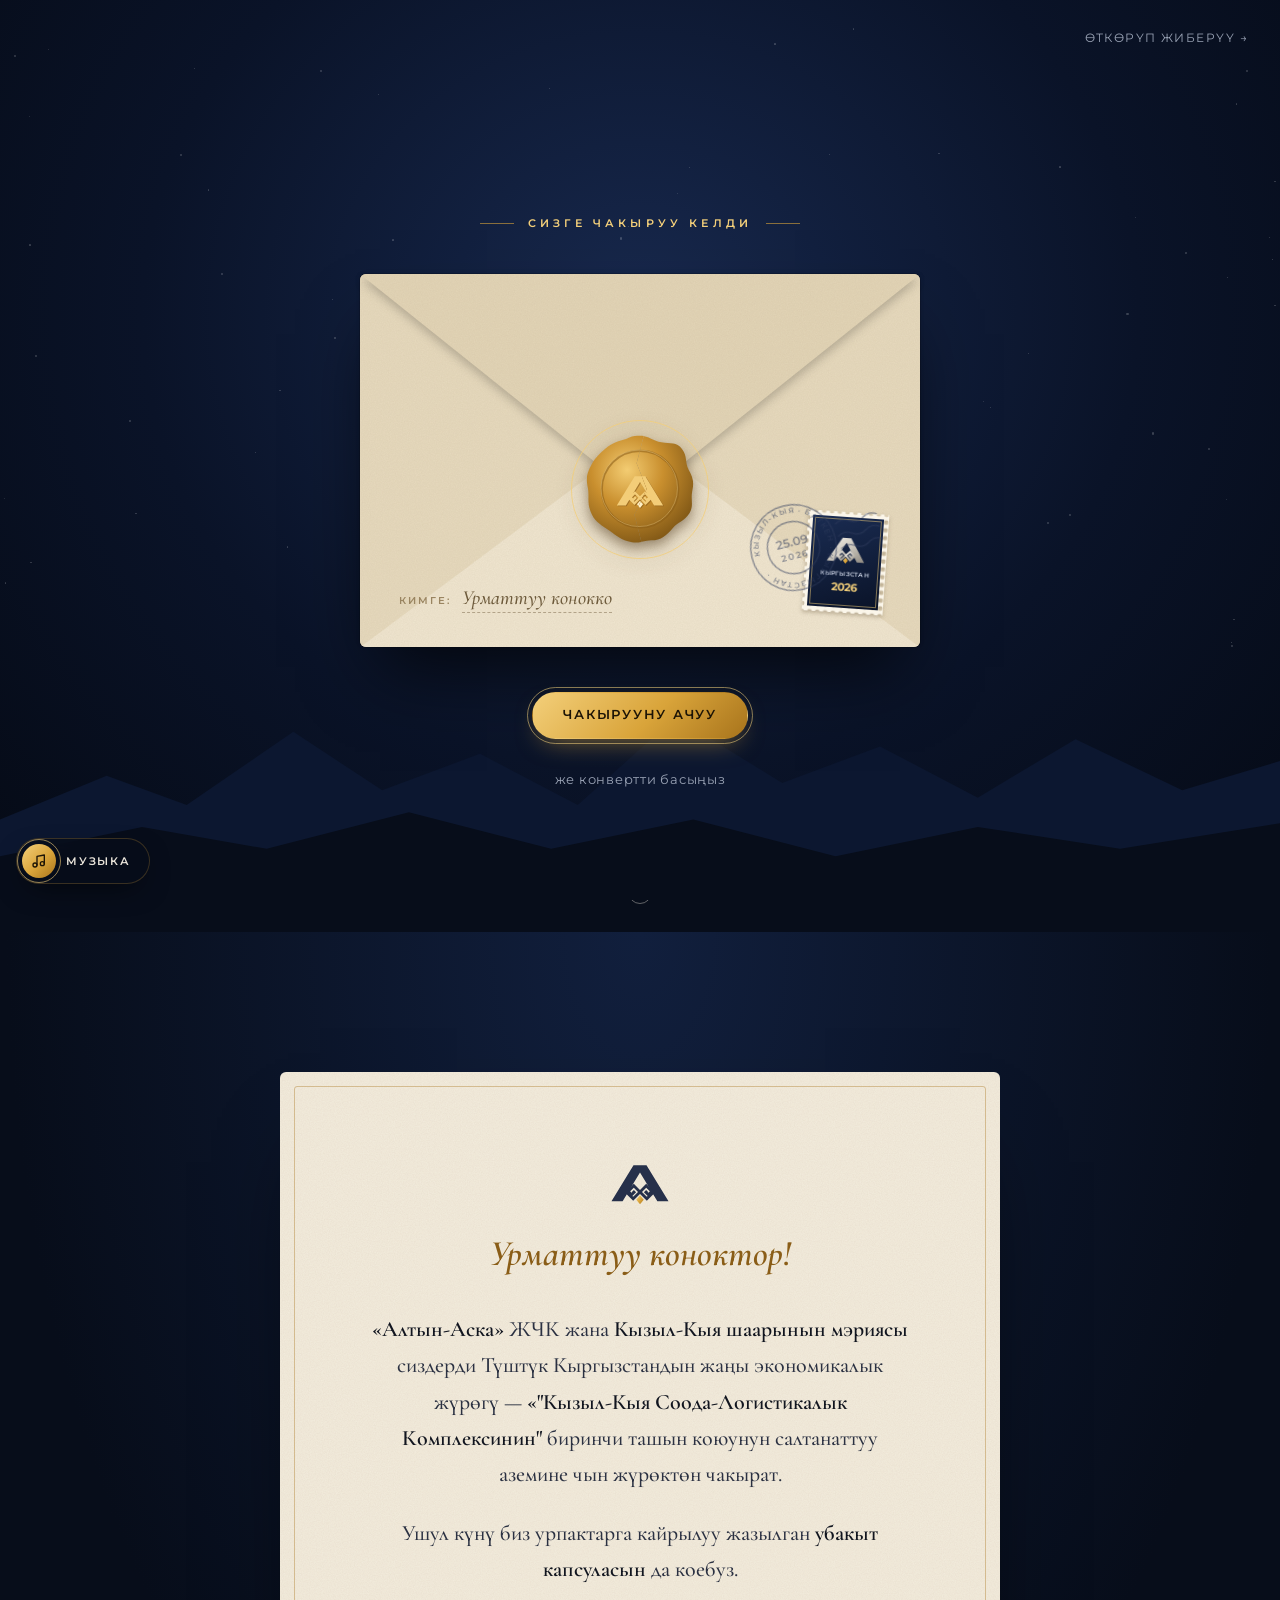
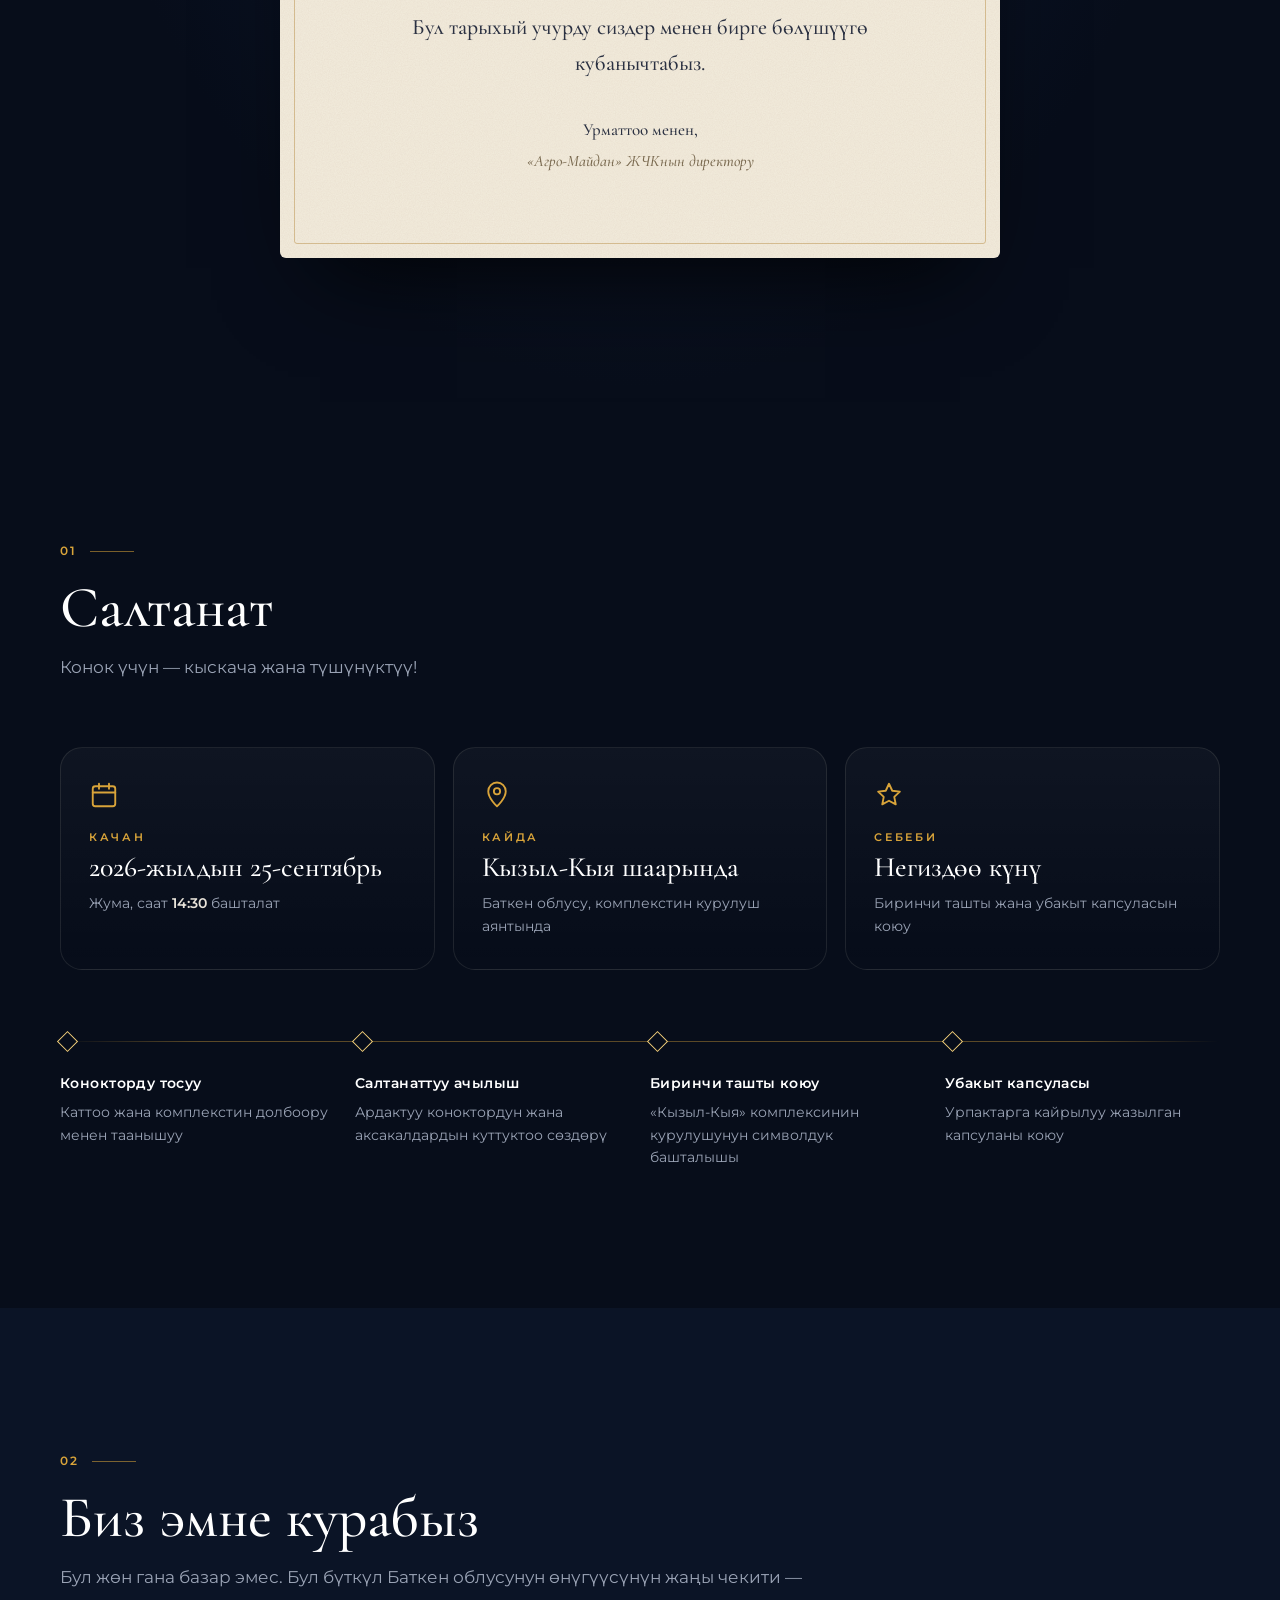
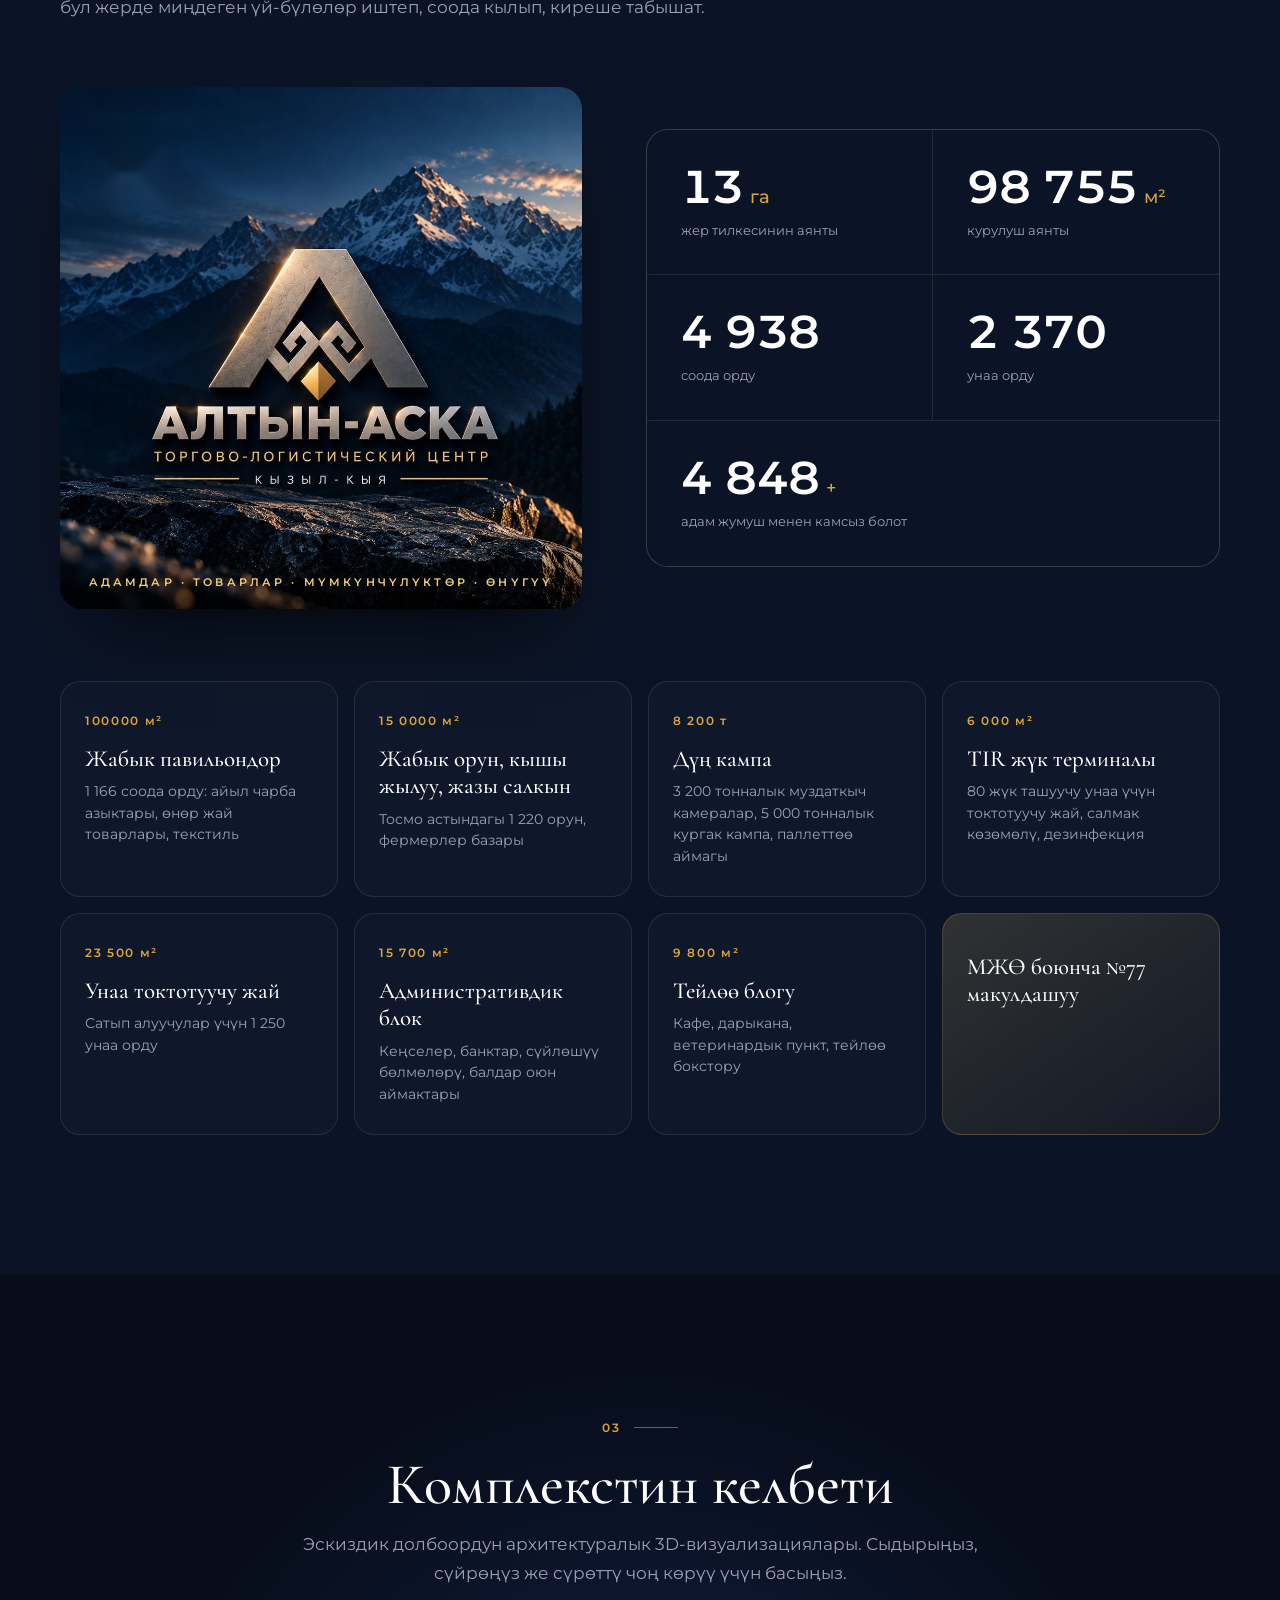
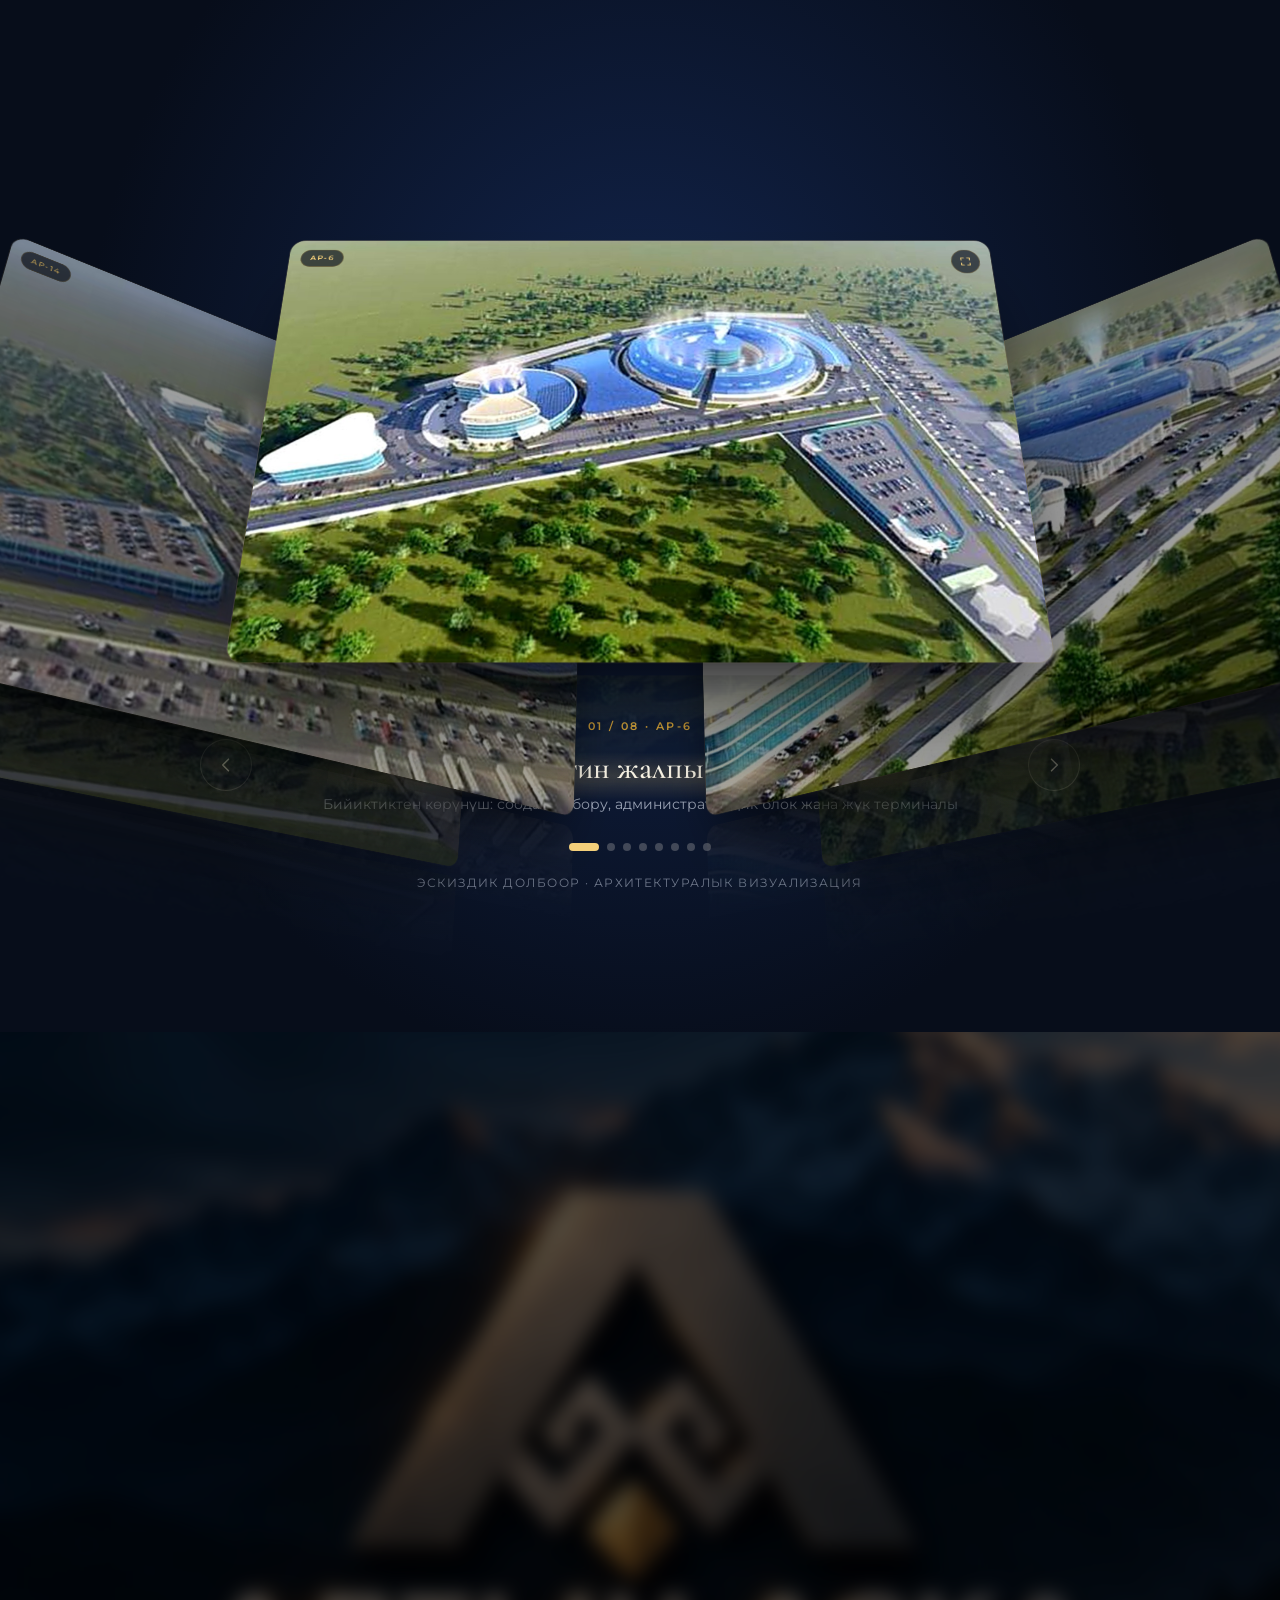
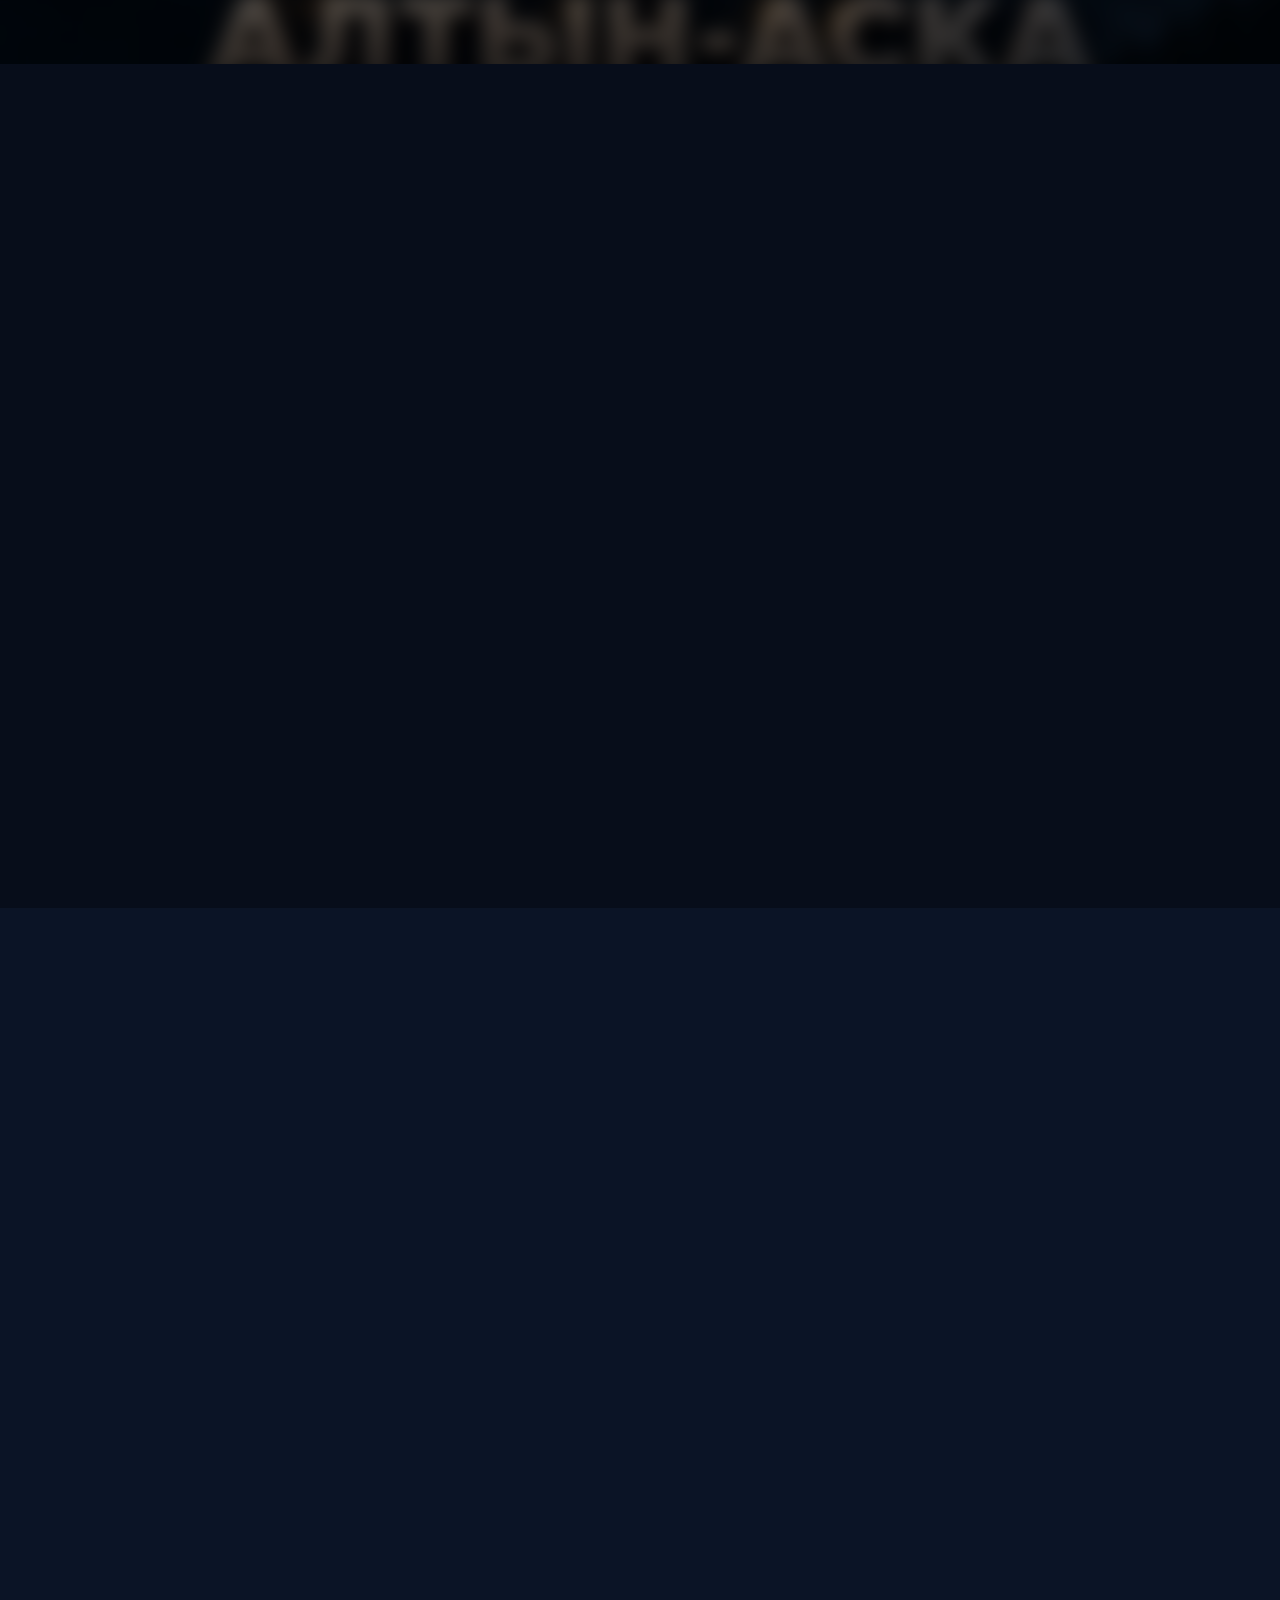
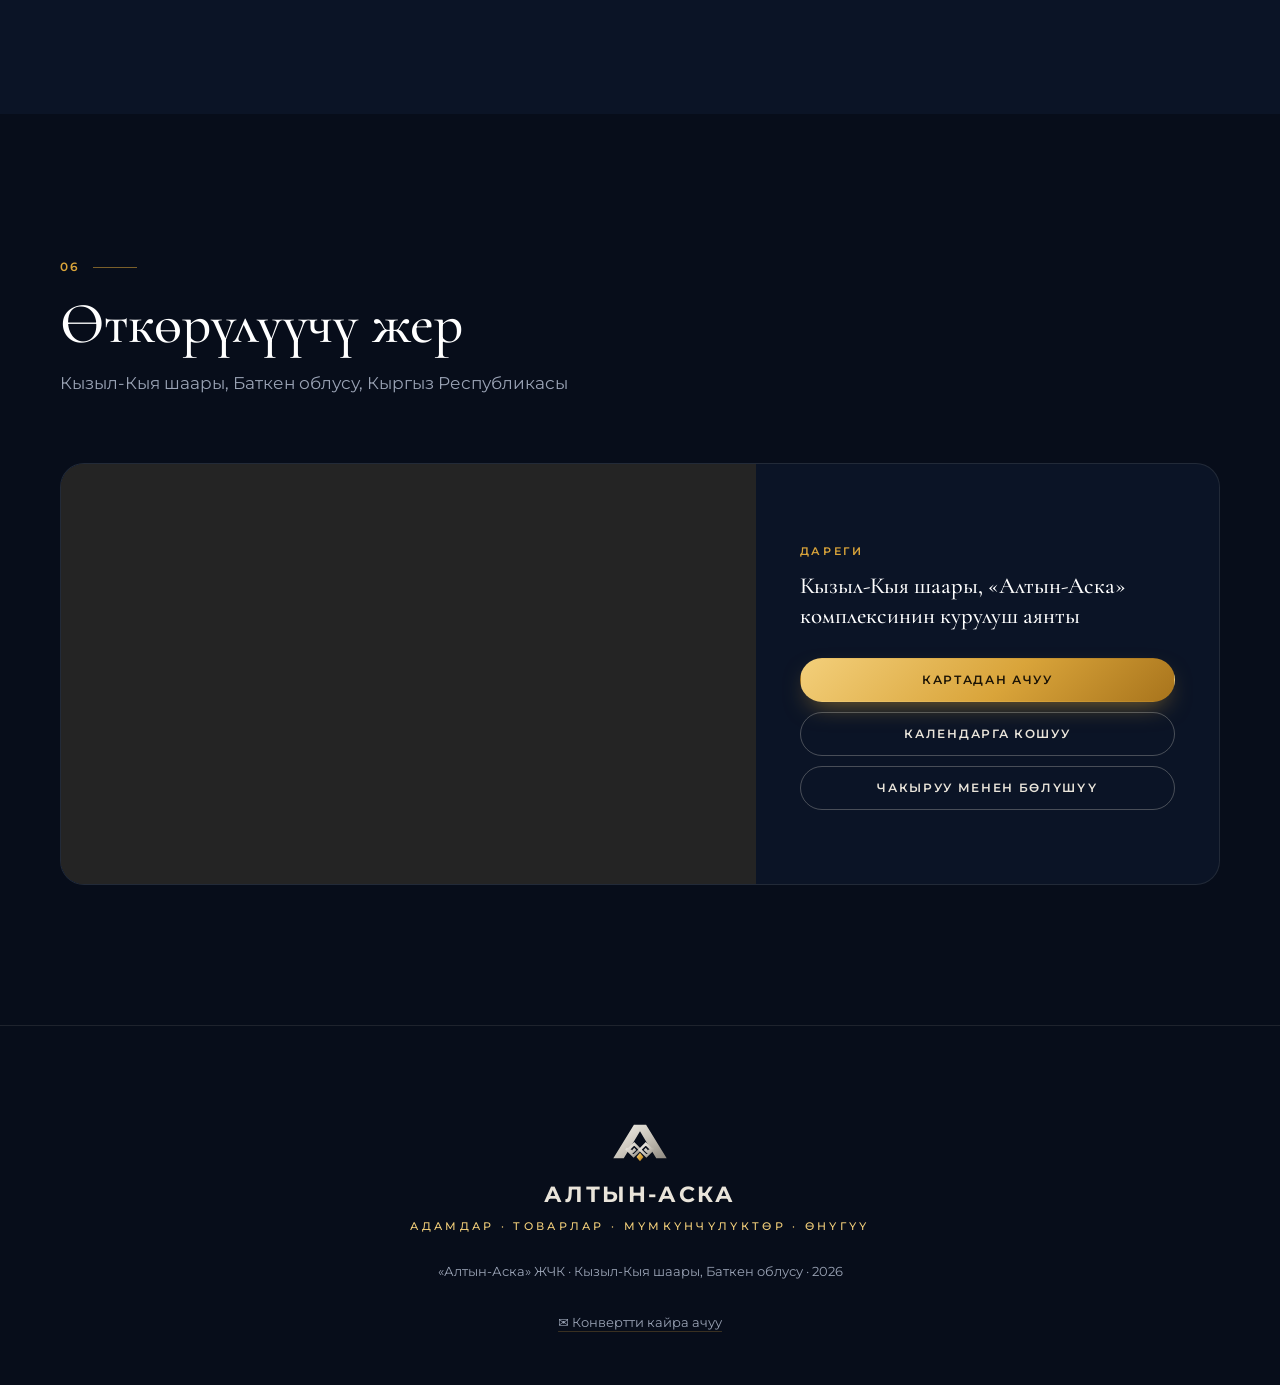
==== commit 30cfe7cf: "Main site: 5000 retail spaces and 5000+ jobs Co-Authored-By: Claude Opus 5 <noreply@anthropic.com>" ====
--- a/index.html
+++ b/index.html
@@ -255,9 +255,9 @@
         <div class="stats">
           <div class="stat reveal"><b data-count="13">0</b><i>га</i><span>жер тилкесинин аянты</span></div>
           <div class="stat reveal"><b data-count="100000">0</b><i>м²</i><span>курулуш аянты</span></div>
-          <div class="stat reveal"><b data-count="4000">0</b><span>соода орду</span></div>
+          <div class="stat reveal"><b data-count="5000">0</b><span>соода орду</span></div>
           <div class="stat reveal"><b data-count="2400">0</b><span>унаа орду</span></div>
-          <div class="stat reveal"><b data-count="4000">0</b><i>+</i><span>адам жумуш менен камсыз болот</span></div>
+          <div class="stat reveal"><b data-count="5000">0</b><i>+</i><span>адам жумуш менен камсыз болот</span></div>
         </div>
       </div>
 
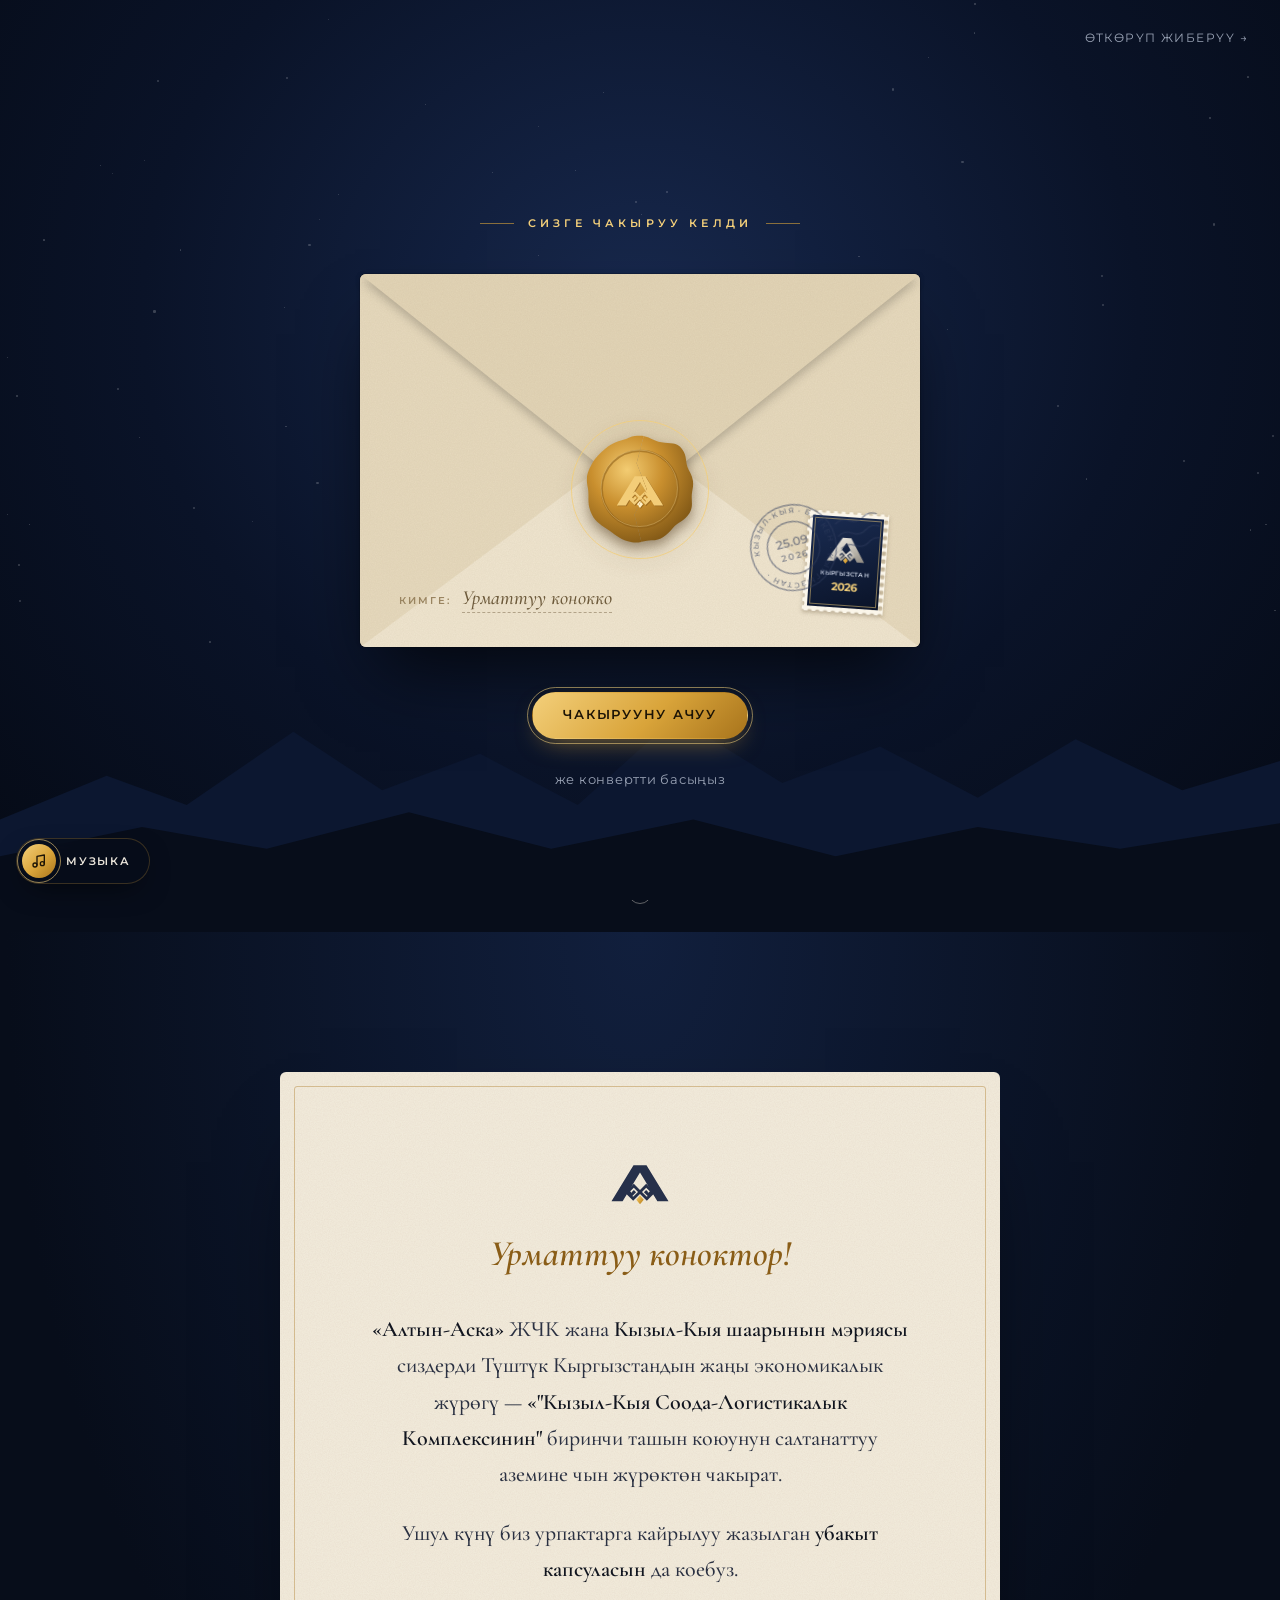
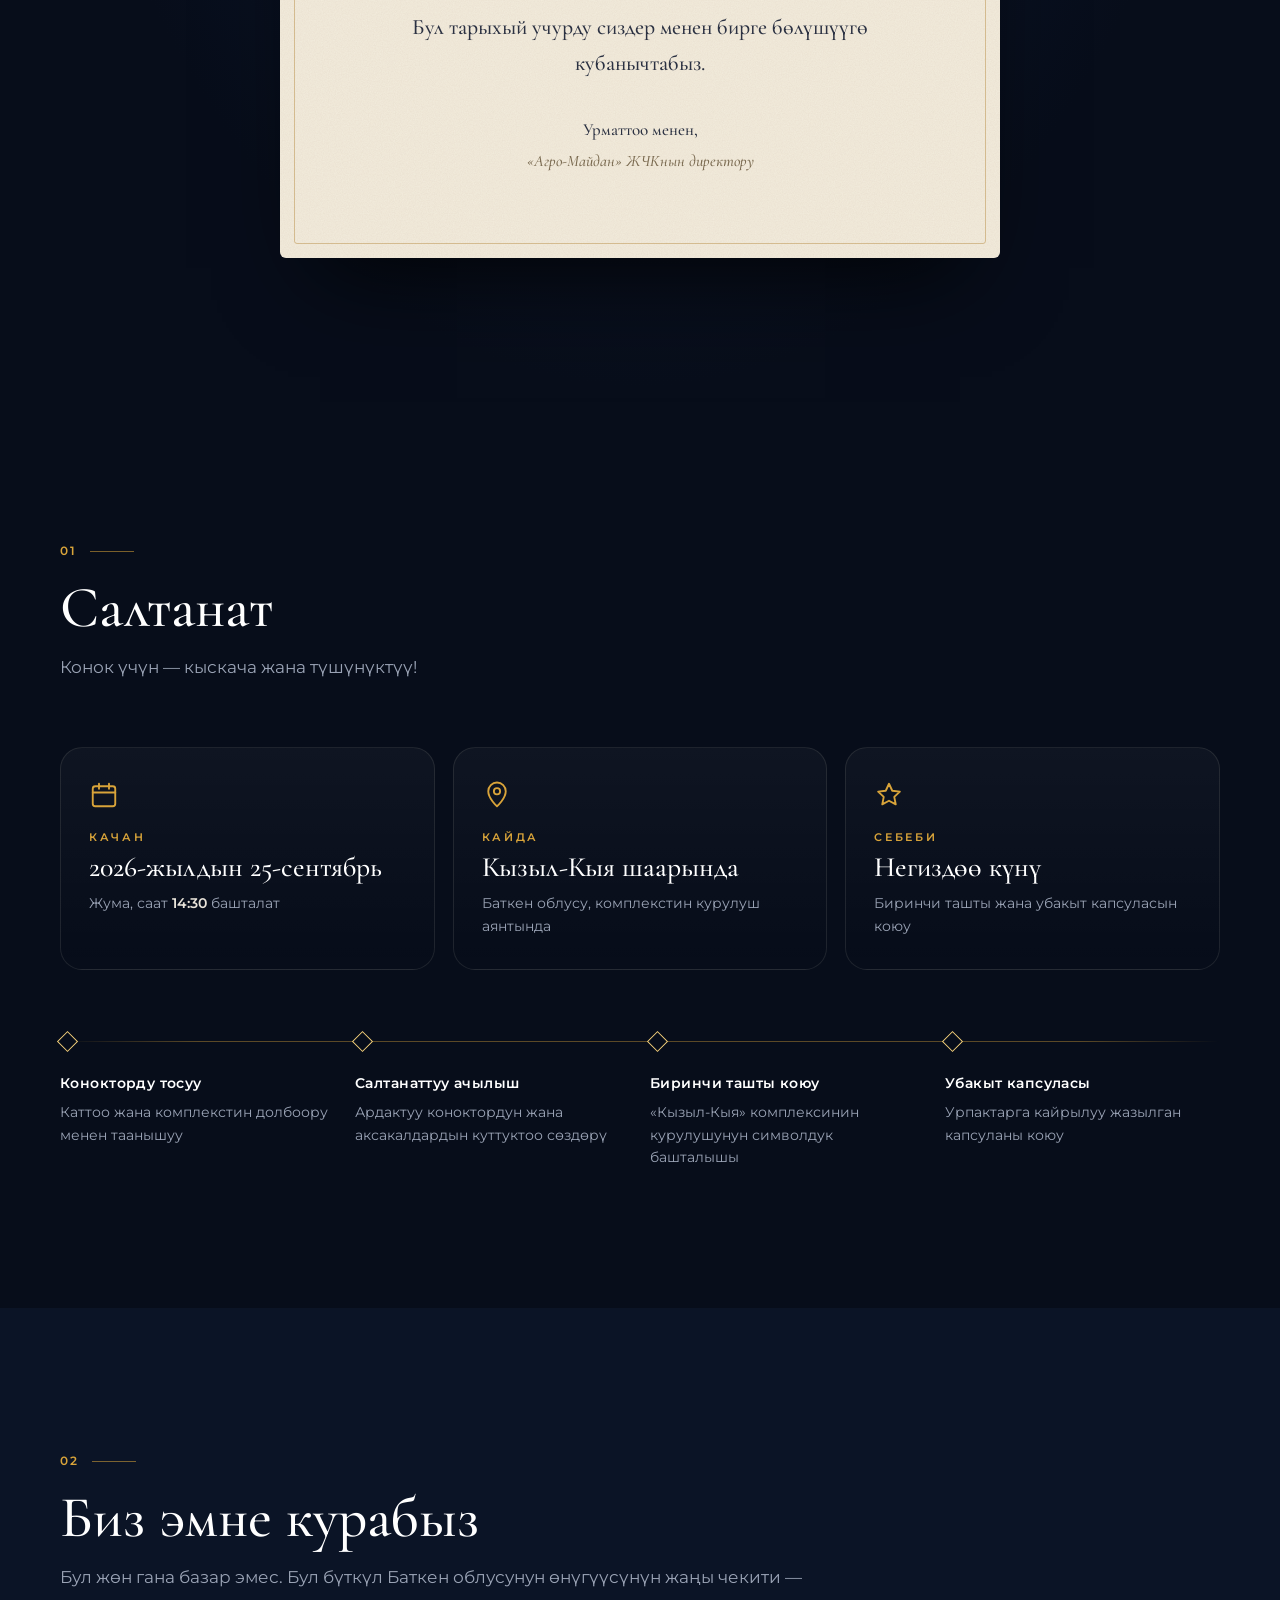
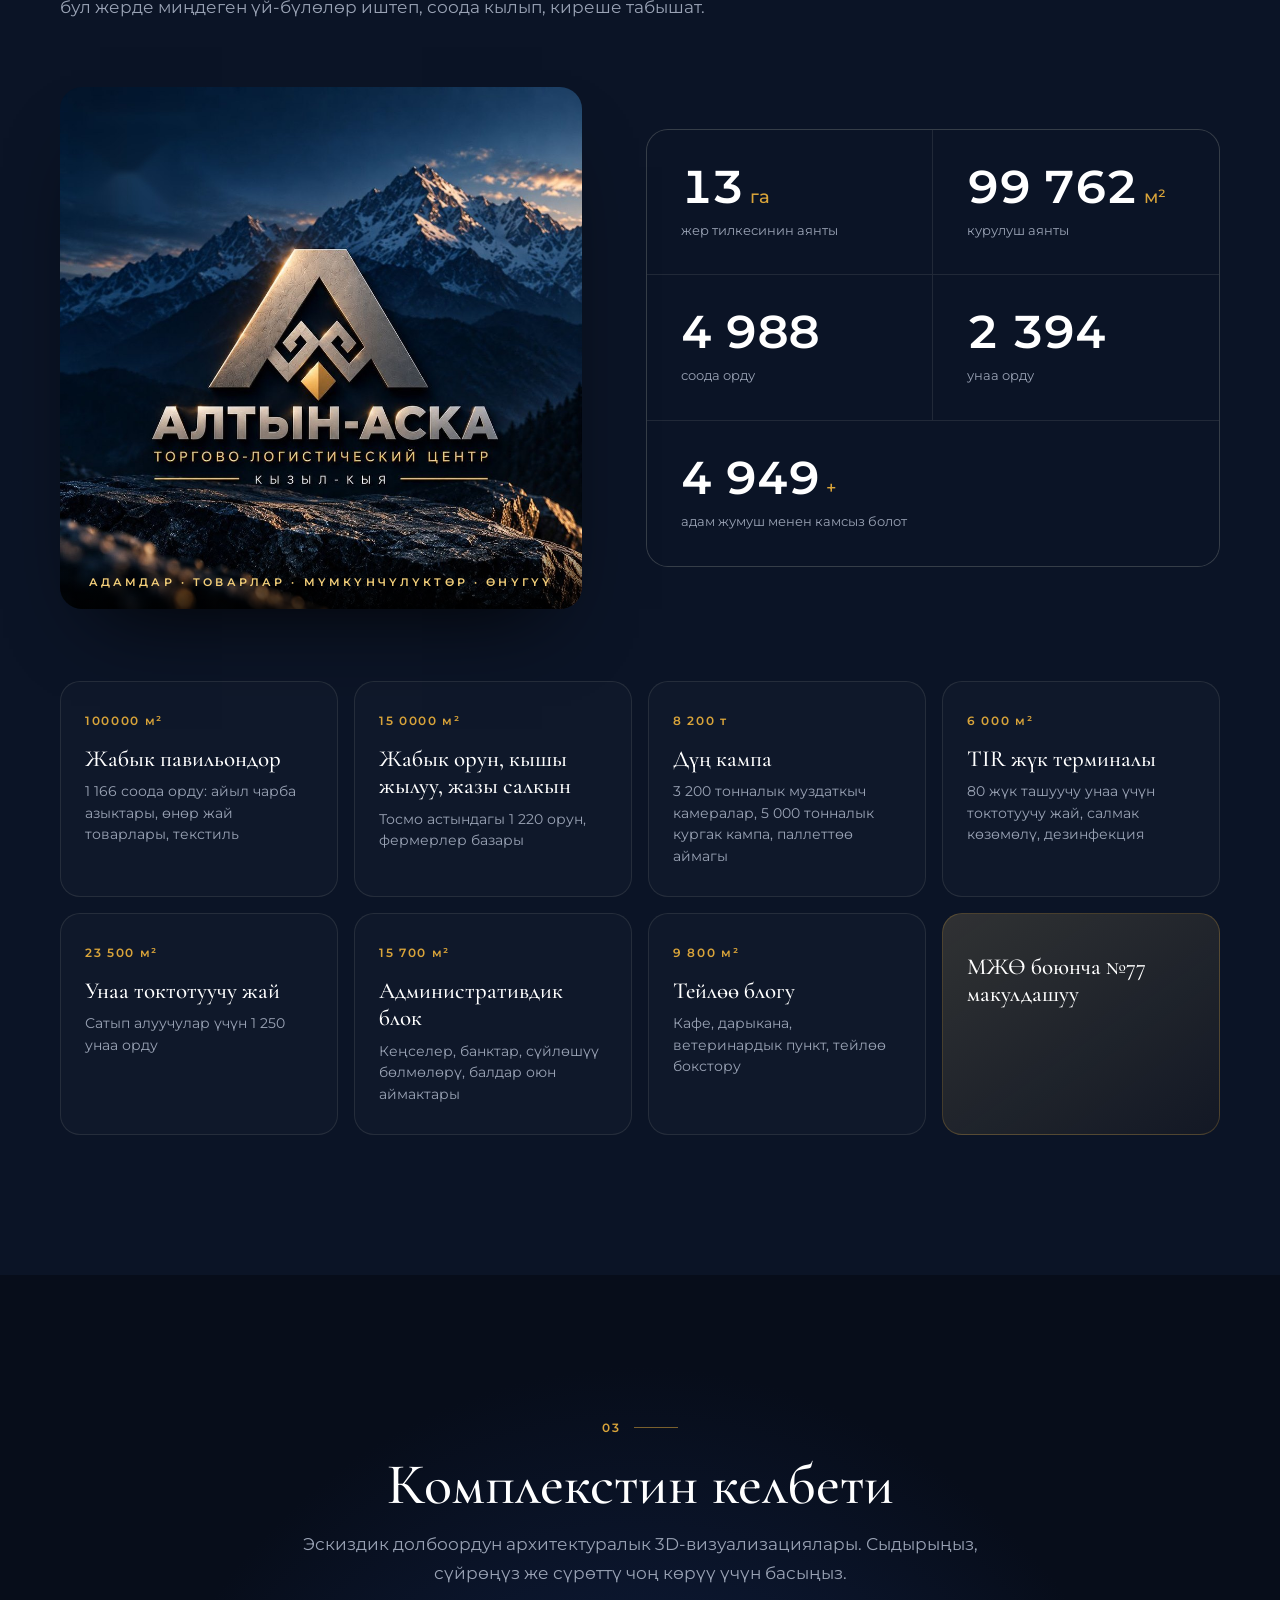
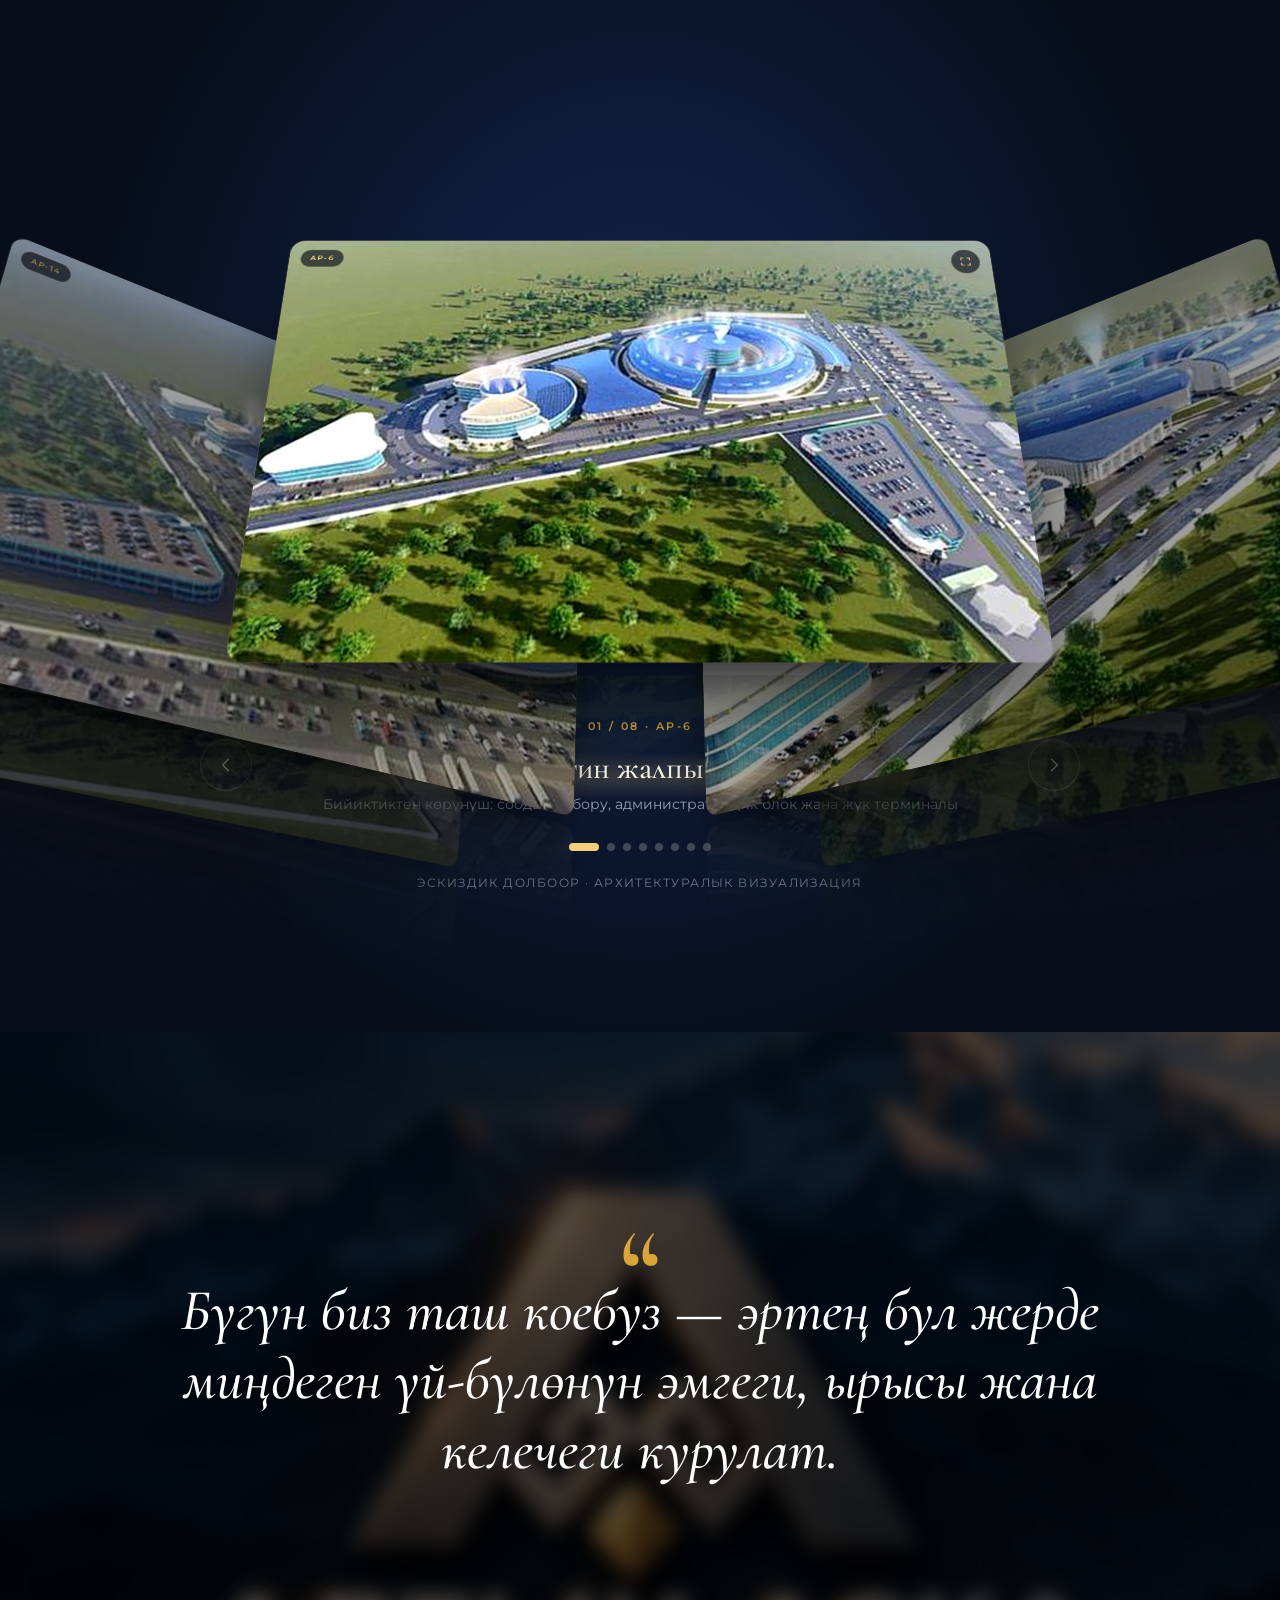
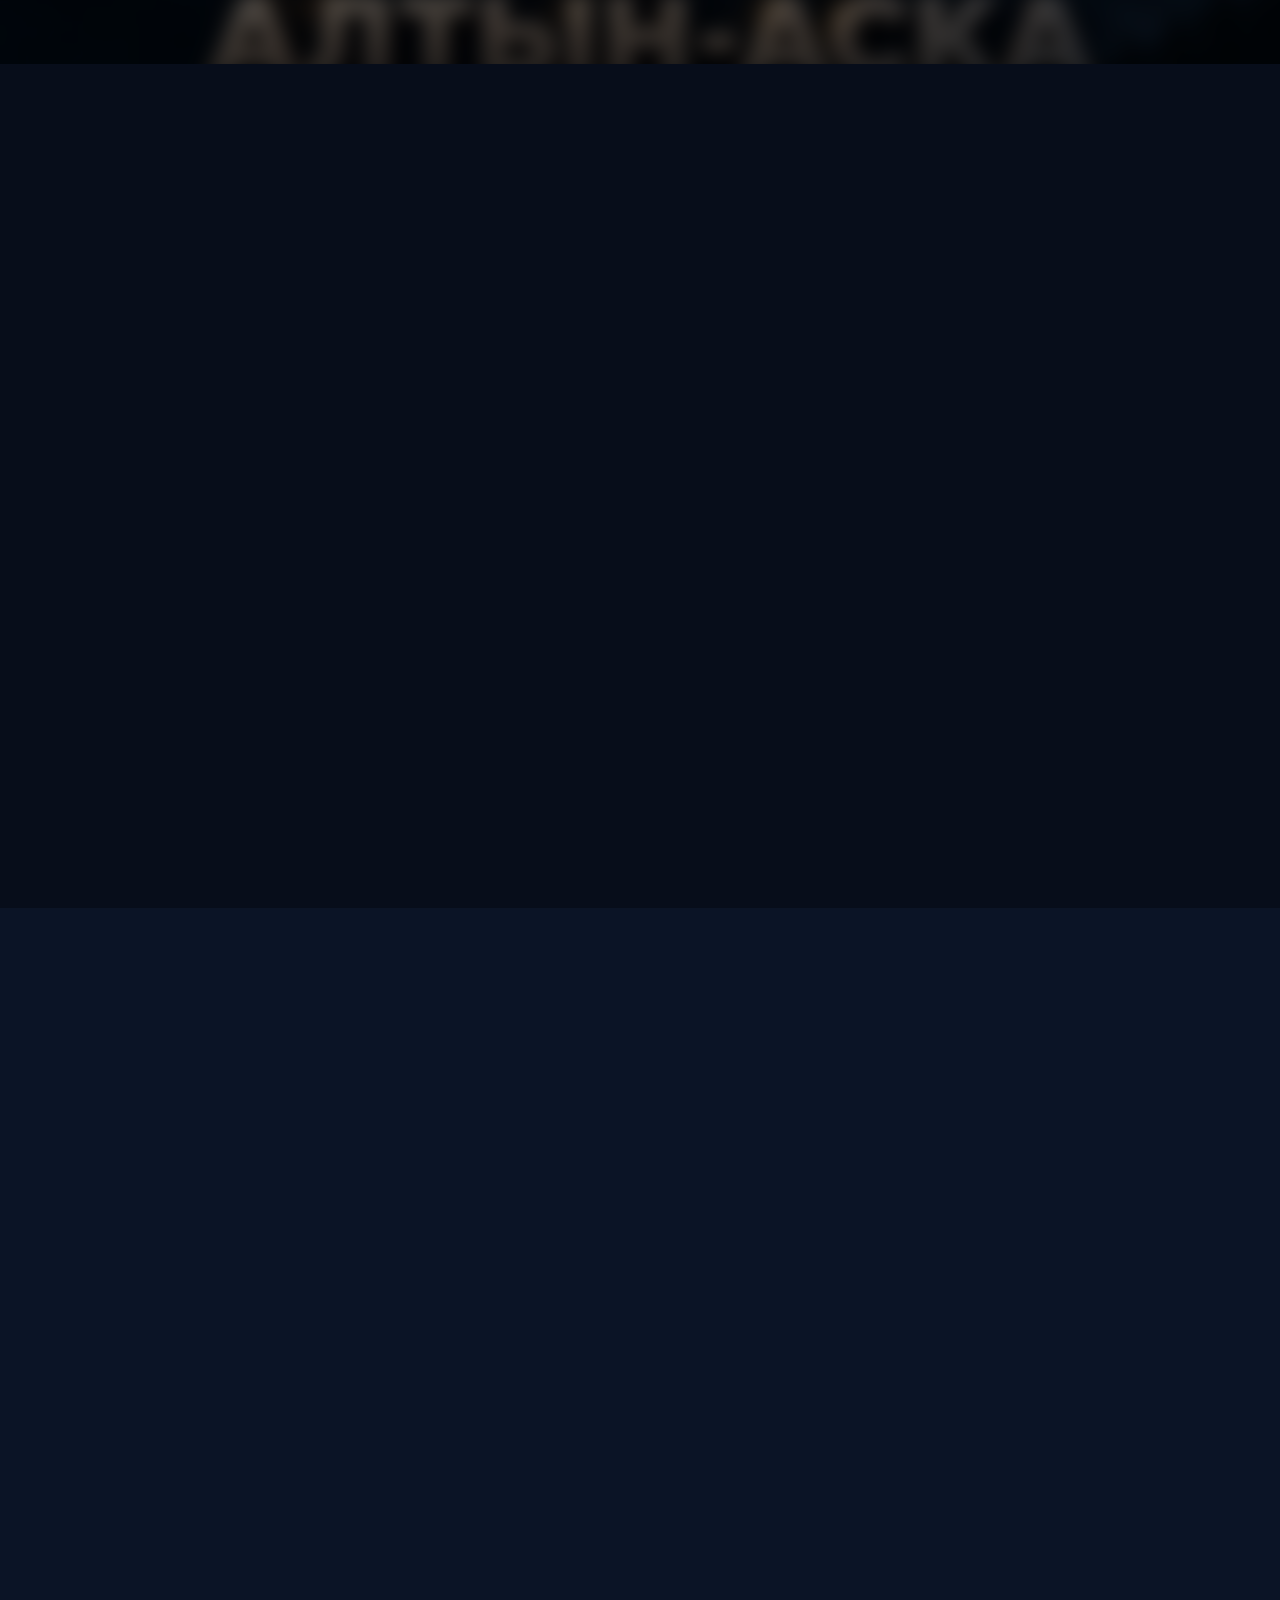
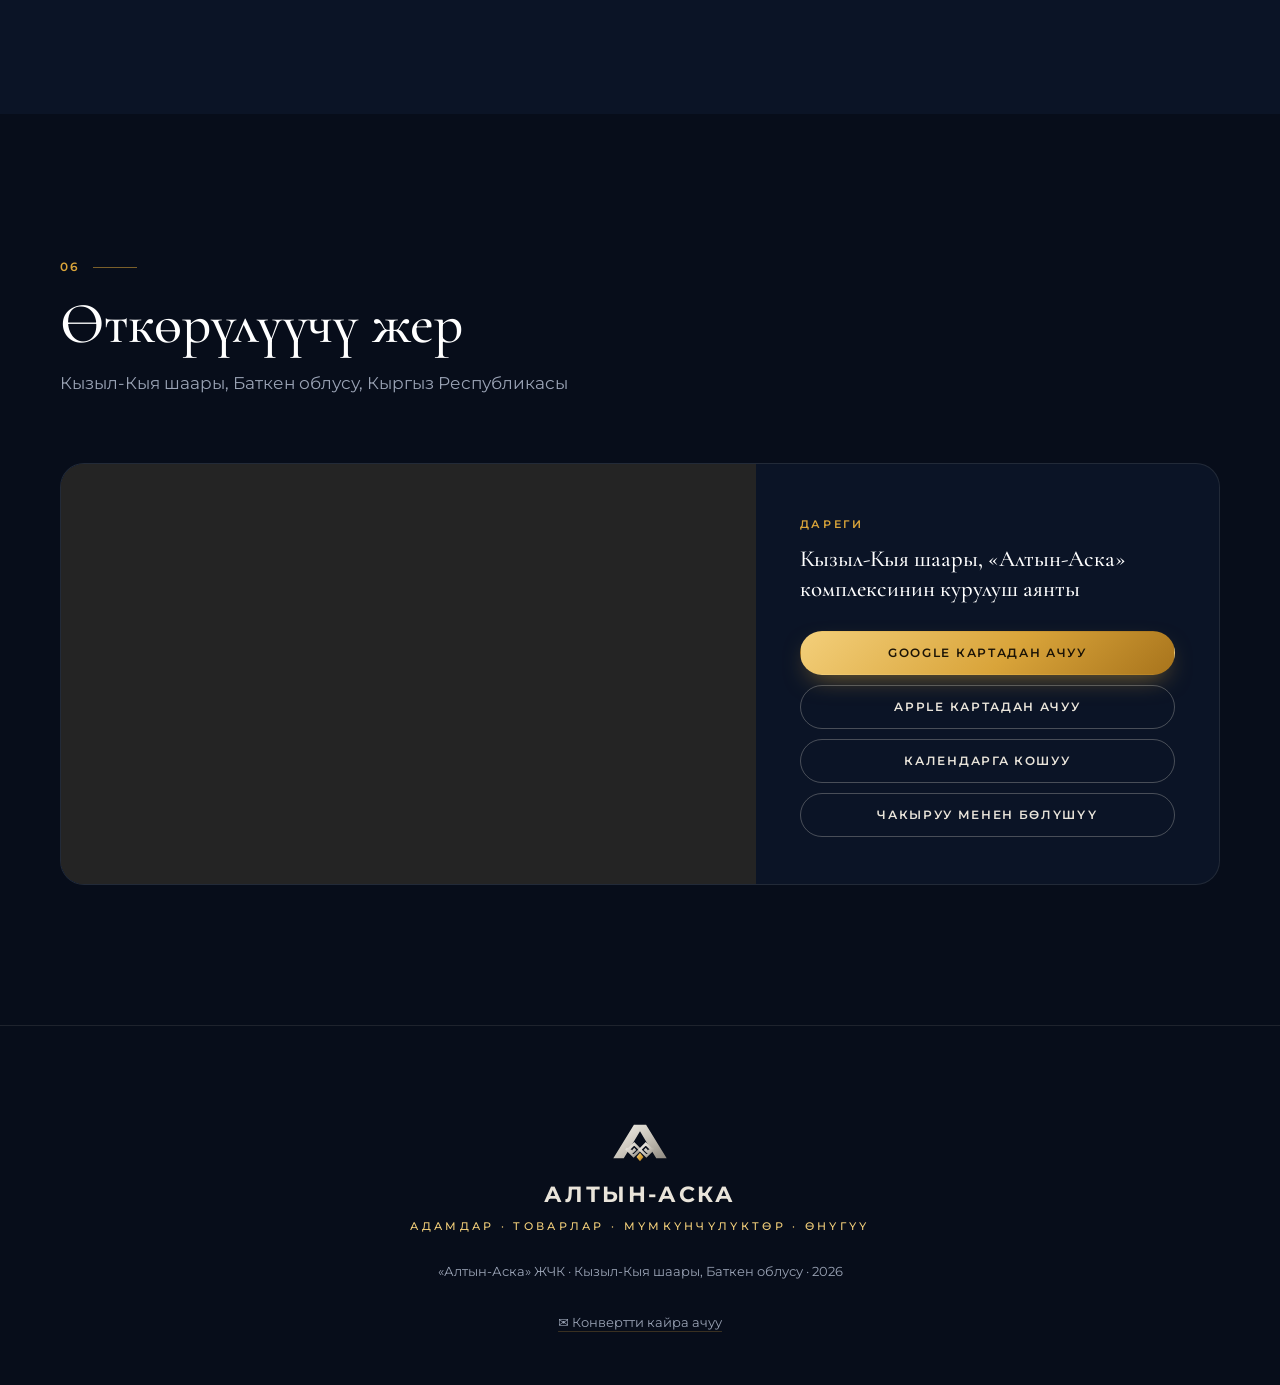
==== commit f212d390: "Add Apple Maps button next to Google Maps - Both pages get 'Apple картадан ачуу' pointing to the sam" ====
--- a/index.html
+++ b/index.html
@@ -406,7 +406,8 @@
             <strong>Кызыл-Кыя шаары, «Алтын-Аска» комплексинин курулуш аянты</strong>
           </div>
           <div class="place__btns">
-            <a class="btn btn--gold" target="_blank" rel="noopener" href="https://maps.app.goo.gl/RAks3B6GCmSB7t5H8">Картадан ачуу</a>
+            <a class="btn btn--gold" data-map="google" target="_blank" rel="noopener" href="https://maps.app.goo.gl/RAks3B6GCmSB7t5H8">Google картадан ачуу</a>
+            <a class="btn btn--ghost" data-map="apple" target="_blank" rel="noopener" href="https://maps.apple.com/?ll=40.270648,72.145889&amp;q=%D0%90%D0%BB%D1%82%D1%8B%D0%BD-%D0%90%D1%81%D0%BA%D0%B0">Apple картадан ачуу</a>
             <button class="btn btn--ghost" type="button" data-ics>Календарга кошуу</button>
             <button class="btn btn--ghost" type="button" id="shareBtn">Чакыруу менен бөлүшүү</button>
           </div>
